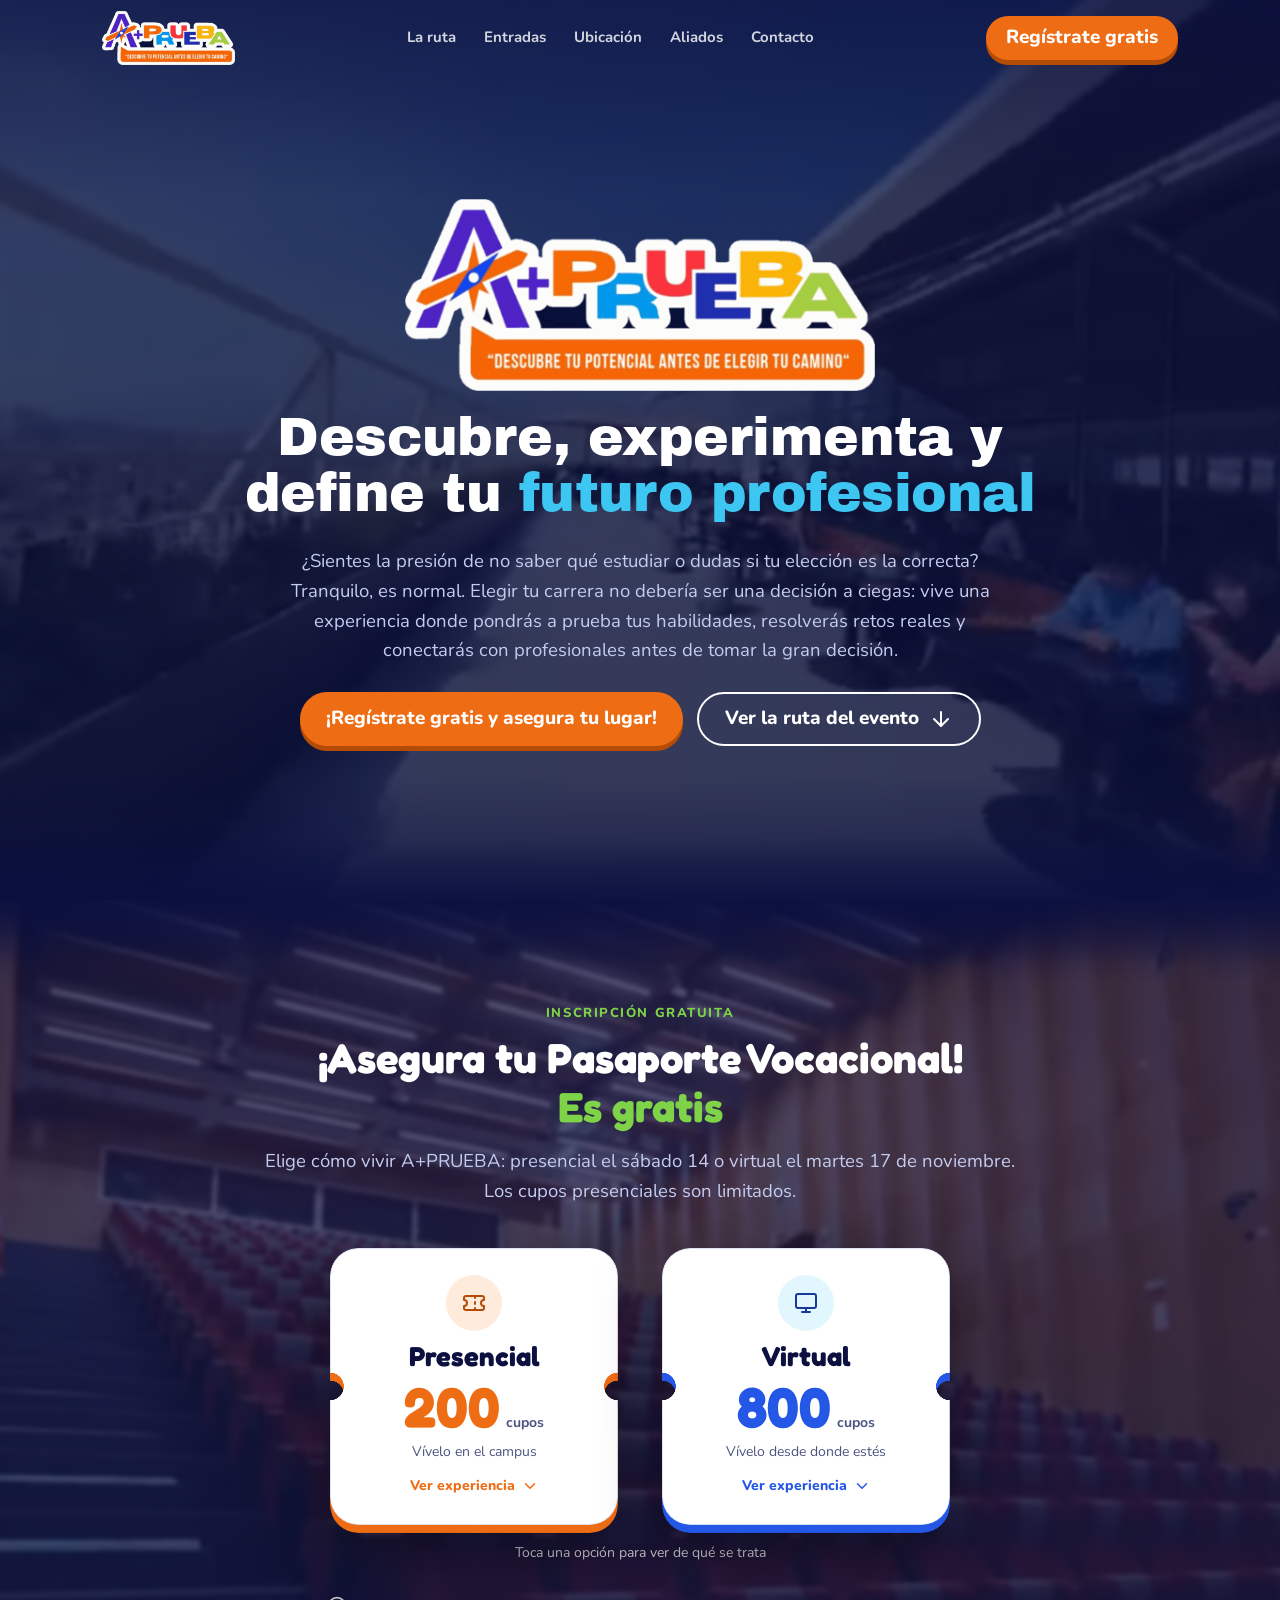
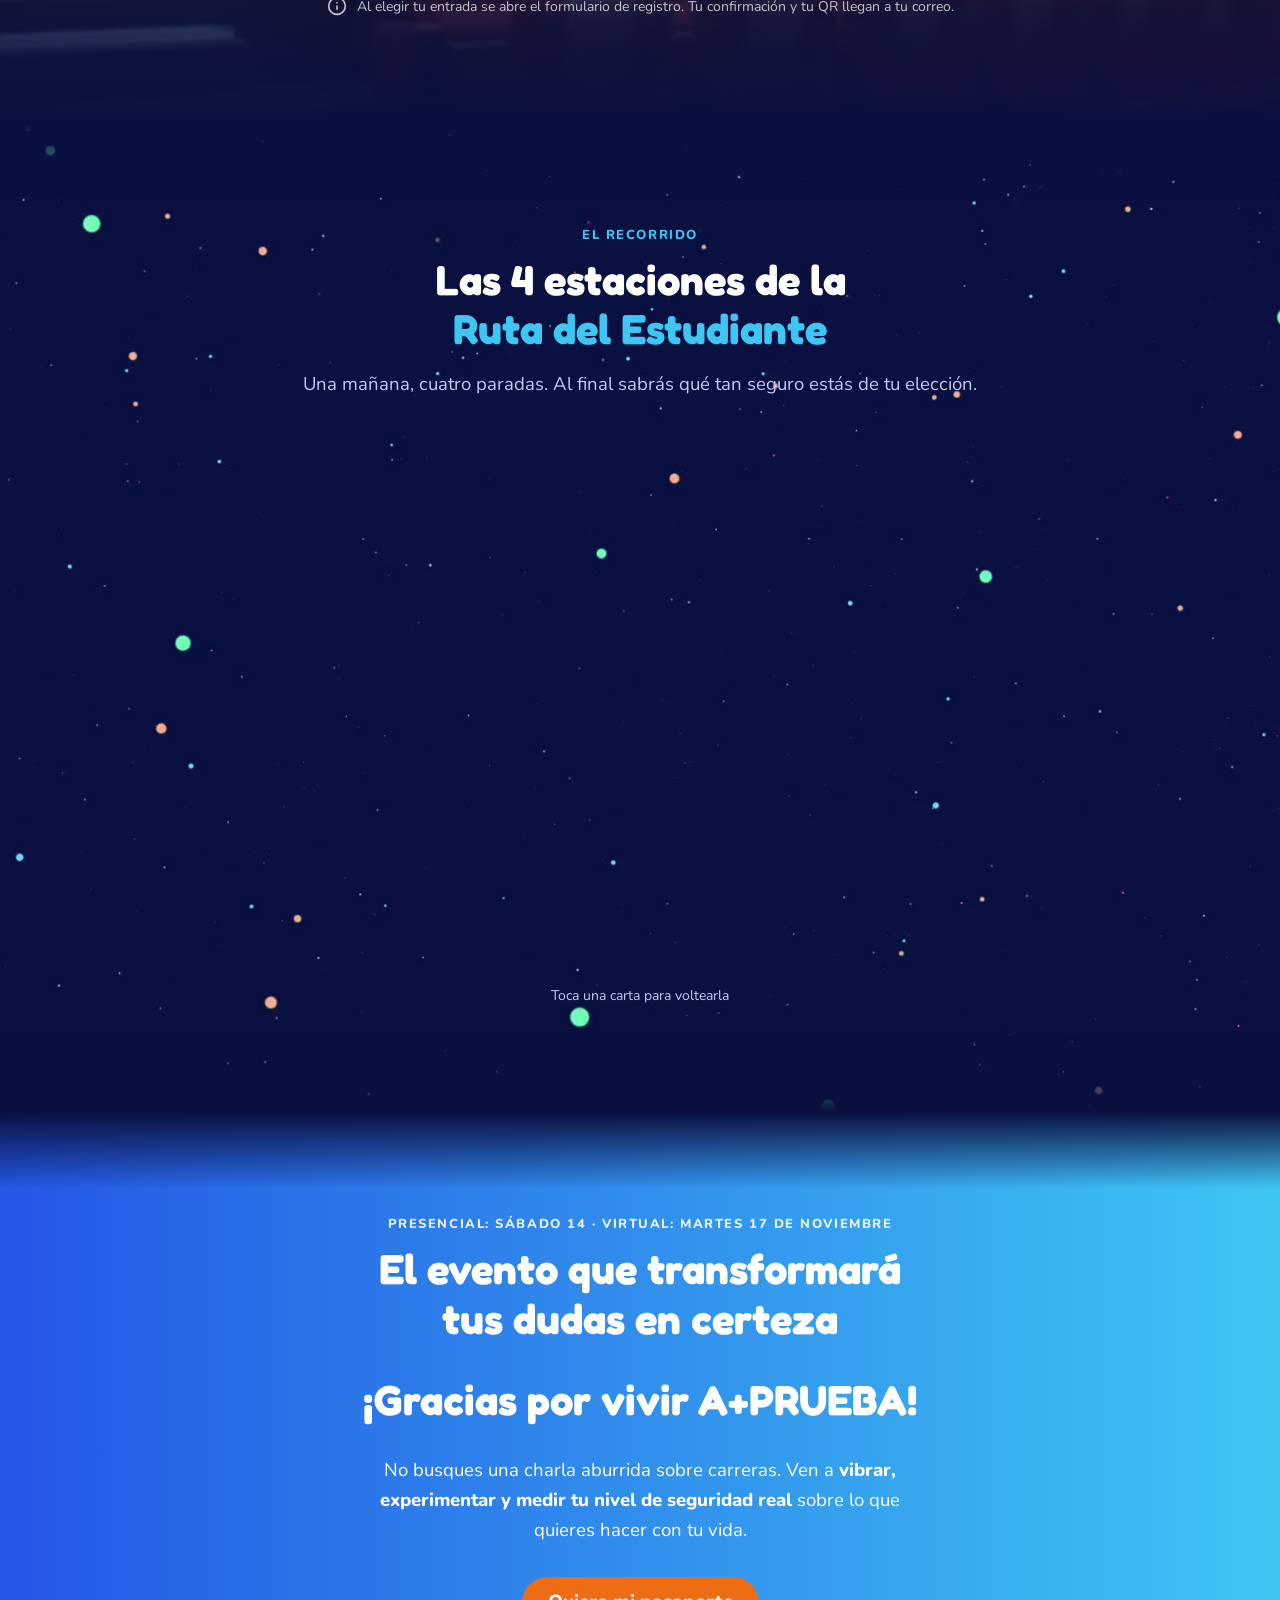
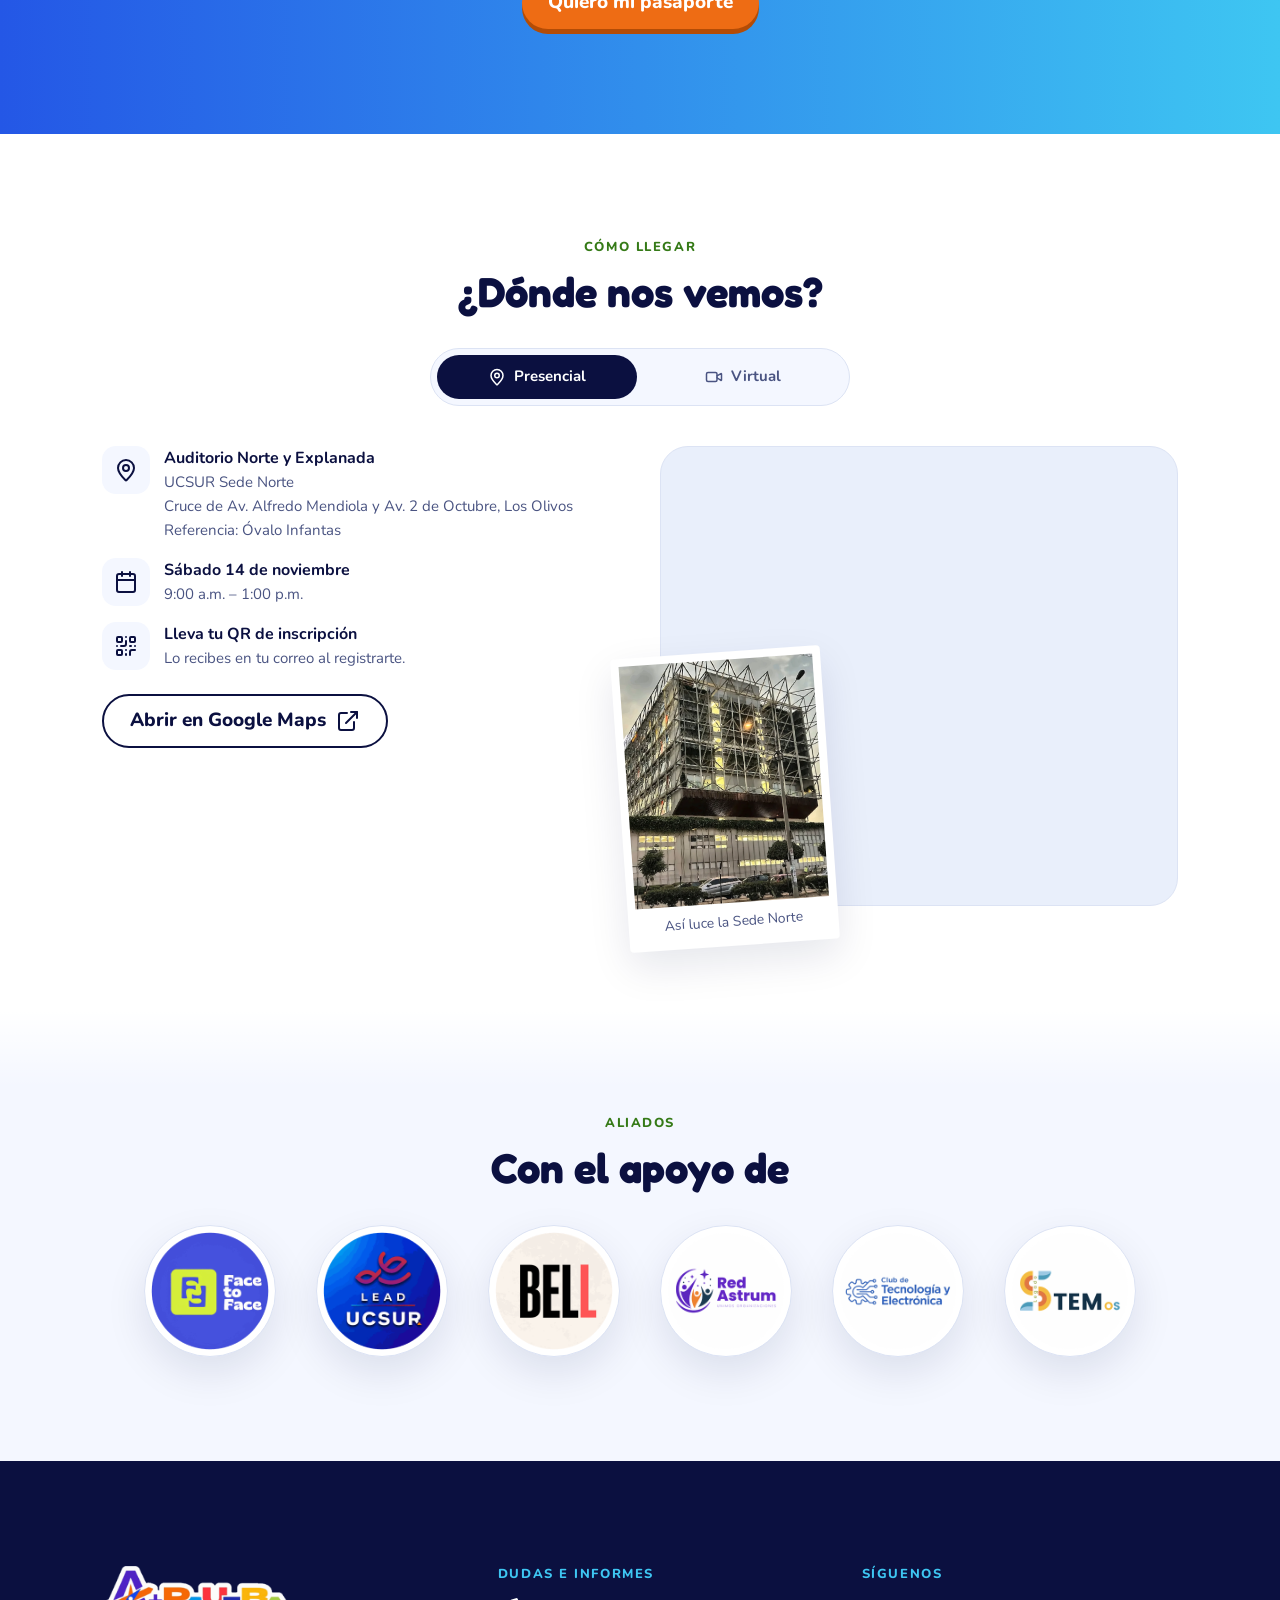
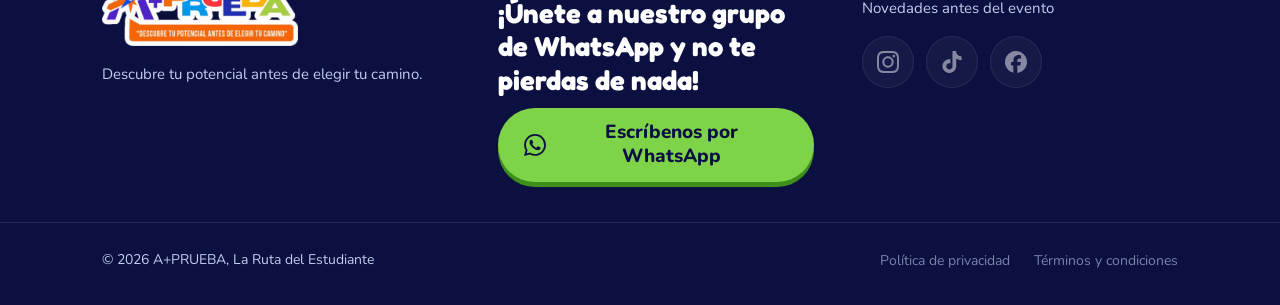
==== index.html @ f7cd4697 "Inscripción con el formulario de Google y dos fechas: presencial el 14 y virtual el 17 - CONFIG.insc" ====
<!DOCTYPE html>
<html lang="es-PE">
<head>
<meta charset="utf-8">
<meta name="viewport" content="width=device-width, initial-scale=1">
<title>A+PRUEBA | La Ruta del Estudiante, 14 y 17 de noviembre</title>
<meta name="description" content="Descubre, experimenta y define tu futuro profesional. Evento gratuito para escolares: presencial el sábado 14 de noviembre en UCSUR Sede Norte o virtual el martes 17, a las 9:00 a.m.">
<meta name="theme-color" content="#0B1040">
<link rel="icon" href="favicon.svg" type="image/svg+xml">

<meta property="og:type" content="website">
<meta property="og:locale" content="es_PE">
<meta property="og:title" content="A+PRUEBA | La Ruta del Estudiante, 14 y 17 de noviembre">
<meta property="og:description" content="Descubre, experimenta y define tu futuro profesional. Evento gratuito para escolares: presencial el sábado 14 de noviembre en UCSUR Sede Norte o virtual el martes 17, a las 9:00 a.m.">
<meta property="og:url" content="https://aprueba-jade.vercel.app/">
<!-- Imagen para compartir (CAMBIOS-CARTAS-CONTADOR, Fase A): se genera con docs/og/og.html.
     WhatsApp y Facebook piden URL absolutas: si llega un dominio propio, cambiar og:url,
     og:image y twitter:image. Un nombre nuevo obliga a pedirla de nuevo (saltea la caché). -->
<meta property="og:image" content="https://aprueba-jade.vercel.app/assets/og/og-aprueba-2.jpg">
<meta property="og:image:type" content="image/jpeg">
<meta property="og:image:width" content="1200">
<meta property="og:image:height" content="630">
<meta property="og:image:alt" content="A+PRUEBA, La Ruta del Estudiante: presencial el sábado 14 y virtual el martes 17 de noviembre, 9:00 a.m. Gratis.">
<meta name="twitter:card" content="summary_large_image">
<meta name="twitter:title" content="A+PRUEBA | La Ruta del Estudiante, 14 y 17 de noviembre">
<meta name="twitter:description" content="Descubre, experimenta y define tu futuro profesional. Evento gratuito para escolares: presencial el sábado 14 de noviembre en UCSUR Sede Norte o virtual el martes 17, a las 9:00 a.m.">
<meta name="twitter:image" content="https://aprueba-jade.vercel.app/assets/og/og-aprueba-2.jpg">
<meta name="twitter:image:alt" content="A+PRUEBA, La Ruta del Estudiante: presencial el sábado 14 y virtual el martes 17 de noviembre, 9:00 a.m. Gratis.">

<link rel="preconnect" href="https://fonts.googleapis.com">
<link rel="preconnect" href="https://fonts.gstatic.com" crossorigin>
<!-- Una hoja externa bloquea la ejecución de los módulos: si Google Fonts
     tarda, la página se queda sin JS. Se carga sin bloquear y se activa al llegar. -->
<link rel="preload" as="style" href="https://fonts.googleapis.com/css2?family=Archivo+Black&family=Fredoka:wght@600;700&family=Nunito:ital,wght@0,400;0,600;0,700;0,800;1,600&display=swap">
<link rel="stylesheet" href="https://fonts.googleapis.com/css2?family=Archivo+Black&family=Fredoka:wght@600;700&family=Nunito:ital,wght@0,400;0,600;0,700;0,800;1,600&display=swap" media="print" onload="this.media='all'">
<noscript><link rel="stylesheet" href="https://fonts.googleapis.com/css2?family=Archivo+Black&family=Fredoka:wght@600;700&family=Nunito:ital,wght@0,400;0,600;0,700;0,800;1,600&display=swap"></noscript>
<link rel="stylesheet" href="css/tokens.css">
<link rel="stylesheet" href="css/styles.css">
<link rel="stylesheet" href="css/motion.css">
</head>
<body>

<a class="salto" href="#contenido">Saltar al contenido</a>

<header class="nav" id="nav">
  <div class="contenedor nav__interior">
    <a class="nav__logo" href="#inicio">
      <img src="assets/logos/aprueba.png" alt="A+PRUEBA" width="132" height="54" fetchpriority="high" decoding="async">
    </a>

    <nav class="nav__menu" aria-label="Navegación principal">
      <ul class="nav__lista">
        <li><a href="#ruta"><span class="nav__texto">La ruta</span></a></li>
        <li><a href="#entradas"><span class="nav__texto">Entradas</span></a></li>
        <li><a href="#ubicacion"><span class="nav__texto">Ubicación</span></a></li>
        <li><a href="#aliados"><span class="nav__texto">Aliados</span></a></li>
        <li><a href="#contacto"><span class="nav__texto">Contacto</span></a></li>
      </ul>
    </nav>

    <a class="boton boton--naranja boton--compacto nav__cta" href="#entradas" data-ir-entradas data-latido>Regístrate gratis</a>

    <button class="nav__hamburguesa" type="button" aria-label="Abrir menú" aria-expanded="false" aria-controls="menu-movil">
      <svg class="icono" viewBox="0 0 24 24" fill="none" stroke="currentColor" stroke-width="2" stroke-linecap="round" stroke-linejoin="round" aria-hidden="true"><line x1="4" x2="20" y1="6" y2="6"/><line x1="4" x2="20" y1="12" y2="12"/><line x1="4" x2="20" y1="18" y2="18"/></svg>
    </button>
  </div>
</header>

<div class="menu-movil" id="menu-movil" hidden>
  <div class="menu-movil__barra">
    <img src="assets/logos/aprueba.png" alt="A+PRUEBA" width="108" height="44" loading="lazy" decoding="async">
    <button class="menu-movil__cerrar" type="button" aria-label="Cerrar menú">
      <svg class="icono" viewBox="0 0 24 24" fill="none" stroke="currentColor" stroke-width="2" stroke-linecap="round" stroke-linejoin="round" aria-hidden="true"><path d="M18 6 6 18"/><path d="m6 6 12 12"/></svg>
    </button>
  </div>
  <nav class="menu-movil__nav" aria-label="Navegación móvil">
    <ul>
      <li><a href="#ruta">La ruta</a></li>
      <li><a href="#entradas">Entradas</a></li>
      <li><a href="#ubicacion">Ubicación</a></li>
      <li><a href="#aliados">Aliados</a></li>
      <li><a href="#contacto">Contacto</a></li>
    </ul>
  </nav>
  <a class="boton boton--naranja boton--ancho" href="#entradas" data-ir-entradas>Regístrate gratis</a>
</div>

<main id="contenido">

<section class="hero" id="inicio" aria-labelledby="hero-titulo">
  <video class="video-fondo hero__video" muted loop playsinline preload="none"
         poster="assets/video/campus-poster.jpg" aria-hidden="true"
         data-fondo data-carga="al-cargar"
         data-movil-webm="assets/video/campus-movil.webm" data-movil="assets/video/campus-movil.mp4"
         data-webm="assets/video/campus.webm" data-escritorio="assets/video/campus.mp4"></video>
  <div class="contenedor hero__interior">
    <div class="hero__texto">

      <h1 class="hero__h1 archivo-black-regular" id="hero-titulo">
        <img class="hero__logo" src="assets/logos/aprueba.png" alt="A+PRUEBA" width="470" height="192" fetchpriority="high" decoding="async">
        <span class="hero__frase">Descubre, experimenta y define tu <span class="resalte-celeste">futuro profesional</span></span>
      </h1>

      <p class="hero__sub lead solo-escritorio">¿Sientes la presión de no saber qué estudiar o dudas si tu elección es la correcta? Tranquilo, es normal. Elegir tu carrera no debería ser una decisión a ciegas: vive una experiencia donde pondrás a prueba tus habilidades, resolverás retos reales y conectarás con profesionales antes de tomar la gran decisión.</p>
      <p class="hero__sub lead solo-movil">Elegir tu carrera no debería ser una decisión a ciegas. Pon a prueba tus habilidades, resuelve retos reales y conecta con profesionales antes de decidir.</p>

      <div class="hero__botones">
        <a class="boton boton--naranja" href="#entradas" data-ir-entradas>
          <span class="solo-escritorio-inline">¡Regístrate gratis y asegura tu lugar!</span>
          <span class="solo-movil-inline">¡Regístrate gratis!</span>
        </a>
        <a class="boton boton--fantasma" href="#ruta">
          Ver la ruta del evento
          <svg class="icono" viewBox="0 0 24 24" fill="none" stroke="currentColor" stroke-width="2" stroke-linecap="round" stroke-linejoin="round" aria-hidden="true"><path d="M12 5v14"/><path d="m19 12-7 7-7-7"/></svg>
        </a>
      </div>
    </div>
  </div>
</section>

<section class="seccion seccion--oscura entradas" id="entradas" aria-labelledby="entradas-titulo">
  <video class="video-fondo entradas__video" muted loop playsinline preload="none"
         poster="assets/video/auditorio-poster.jpg" aria-hidden="true"
         data-fondo data-movil="assets/video/auditorio-movil.mp4"
         data-webm="assets/video/auditorio.webm" data-escritorio="assets/video/auditorio.mp4"></video>

  <div class="contenedor">
    <header class="encabezado">
      <p class="overline overline--verde">Inscripción gratuita</p>
      <h2 id="entradas-titulo">¡Asegura tu Pasaporte Vocacional!<br><span class="resalte-verde">Es gratis</span></h2>
      <p class="lead lead--sobre-oscuro">Elige cómo vivir A+PRUEBA: presencial el sábado 14 o virtual el martes 17 de noviembre. Los cupos presenciales son limitados.</p>
    </header>

    <div class="entradas__selector">
      <div class="boletos">
        <button class="boleto boleto--presencial" type="button" id="boleto-presencial" data-modalidad="presencial" aria-haspopup="dialog">
          <span class="boleto__forma"><span class="boleto__interior">
            <span class="boleto__burbuja">
              <svg class="icono" viewBox="0 0 24 24" fill="none" stroke="currentColor" stroke-width="2" stroke-linecap="round" stroke-linejoin="round" aria-hidden="true"><path d="M2 9a3 3 0 0 1 0 6v2a2 2 0 0 0 2 2h16a2 2 0 0 0 2-2v-2a3 3 0 0 1 0-6V7a2 2 0 0 0-2-2H4a2 2 0 0 0-2 2Z"/><path d="M13 5v2"/><path d="M13 11v2"/><path d="M13 17v2"/></svg>
            </span>
            <span class="boleto__nombre">Presencial</span>
            <span class="boleto__cupos"><span class="boleto__numero" data-cupos="presencial">200</span> <span class="boleto__cupos-texto">cupos</span></span>
            <span class="boleto__linea">Vívelo en el campus</span>
            <span class="boleto__pie">
              <span class="boleto__pie-texto">Ver experiencia</span>
              <svg class="icono boleto__chevron" viewBox="0 0 24 24" fill="none" stroke="currentColor" stroke-width="2" stroke-linecap="round" stroke-linejoin="round" aria-hidden="true"><path d="m6 9 6 6 6-6"/></svg>
            </span>
          </span></span>
        </button>

        <button class="boleto boleto--virtual" type="button" id="boleto-virtual" data-modalidad="virtual" aria-haspopup="dialog">
          <span class="boleto__forma"><span class="boleto__interior">
            <span class="boleto__burbuja">
              <svg class="icono" viewBox="0 0 24 24" fill="none" stroke="currentColor" stroke-width="2" stroke-linecap="round" stroke-linejoin="round" aria-hidden="true"><rect width="20" height="14" x="2" y="3" rx="2"/><line x1="8" x2="16" y1="21" y2="21"/><line x1="12" x2="12" y1="17" y2="21"/></svg>
            </span>
            <span class="boleto__nombre">Virtual</span>
            <span class="boleto__cupos"><span class="boleto__numero" data-cupos="virtual">800</span> <span class="boleto__cupos-texto">cupos</span></span>
            <span class="boleto__linea">Vívelo desde donde estés</span>
            <span class="boleto__pie">
              <span class="boleto__pie-texto">Ver experiencia</span>
              <svg class="icono boleto__chevron" viewBox="0 0 24 24" fill="none" stroke="currentColor" stroke-width="2" stroke-linecap="round" stroke-linejoin="round" aria-hidden="true"><path d="m6 9 6 6 6-6"/></svg>
            </span>
          </span></span>
        </button>
      </div>

      <p class="entradas__ayuda small">Toca una opción para ver de qué se trata</p>

      <dialog class="dialogo dialogo--ticket" id="dialogo-boleto" aria-labelledby="panel-titulo-presencial" aria-describedby="panel-desc-presencial" data-modalidad="presencial">
        <div class="dialogo__caja panel-entrada">
          <button class="dialogo__cerrar" type="button" data-cerrar-dialogo aria-label="Cerrar">
            <svg class="icono" viewBox="0 0 24 24" fill="none" stroke="currentColor" stroke-width="2" stroke-linecap="round" stroke-linejoin="round" aria-hidden="true"><path d="M18 6 6 18"/><path d="m6 6 12 12"/></svg>
          </button>

          <div class="panel-entrada__contenido" data-modalidad="presencial">
            <div class="panel-entrada__info">
              <p class="badge badge--naranja">Experiencia presencial</p>
              <h3 class="panel-entrada__titulo" id="panel-titulo-presencial" tabindex="-1" data-foco-inicial>Vívelo en el campus</h3>
              <p class="panel-entrada__cupos"><span class="panel-entrada__numero" data-cupos="presencial">200</span> cupos</p>
              <p class="panel-entrada__desc" id="panel-desc-presencial">Recorre las 4 estaciones en el Auditorio Norte y la Explanada de UCSUR Sede Norte, con especialistas y profesionales a tu lado.</p>
              <ul class="beneficios">
                <li><span class="beneficios__check"><svg class="icono" viewBox="0 0 24 24" fill="none" stroke="currentColor" stroke-width="2" stroke-linecap="round" stroke-linejoin="round" aria-hidden="true"><path d="M20 6 9 17l-5-5"/></svg></span>Diagnóstico vocacional con especialistas</li>
                <li><span class="beneficios__check"><svg class="icono" viewBox="0 0 24 24" fill="none" stroke="currentColor" stroke-width="2" stroke-linecap="round" stroke-linejoin="round" aria-hidden="true"><path d="M20 6 9 17l-5-5"/></svg></span>Retos prácticos en mesas de trabajo</li>
                <li><span class="beneficios__check"><svg class="icono" viewBox="0 0 24 24" fill="none" stroke="currentColor" stroke-width="2" stroke-linecap="round" stroke-linejoin="round" aria-hidden="true"><path d="M20 6 9 17l-5-5"/></svg></span>Mentores de la industria en vivo</li>
                <li><span class="beneficios__check"><svg class="icono" viewBox="0 0 24 24" fill="none" stroke="currentColor" stroke-width="2" stroke-linecap="round" stroke-linejoin="round" aria-hidden="true"><path d="M20 6 9 17l-5-5"/></svg></span>Networking y validación al instante</li>
              </ul>
            </div>

            <div class="panel-entrada__accion">
              <p class="panel-entrada__subtitulo">Así funciona</p>
              <ol class="pasos">
                <li><span class="pasos__num">1</span><span class="pasos__texto">Regístrate gratis con tus datos.</span></li>
                <li><span class="pasos__num">2</span><span class="pasos__texto">Recibe tu Pasaporte (QR) en tu correo.</span></li>
                <li><span class="pasos__num">3</span><span class="pasos__texto">Preséntalo el sábado 14 de noviembre en UCSUR Sede Norte.</span></li>
              </ol>
              <button class="boton boton--naranja boton--ancho" type="button" data-luma="presencial" disabled>Inscripciones muy pronto</button>
              <p class="panel-entrada__nota small">Cupos limitados por orden de inscripción</p>
              <p class="panel-entrada__cambio small">¿Prefieres conectarte desde casa? <button class="enlace" type="button" data-cambiar="virtual">Ver experiencia virtual</button></p>
            </div>
          </div>

          <div class="panel-entrada__contenido" data-modalidad="virtual" hidden>
            <div class="panel-entrada__info">
              <p class="badge badge--azul">Experiencia virtual</p>
              <h3 class="panel-entrada__titulo" id="panel-titulo-virtual" tabindex="-1" data-foco-inicial>Vívelo desde donde estés</h3>
              <p class="panel-entrada__cupos"><span class="panel-entrada__numero" data-cupos="virtual">800</span> cupos</p>
              <p class="panel-entrada__desc" id="panel-desc-virtual">Conéctate desde tu celular o computadora a una experiencia pensada para lo virtual: no es una simple transmisión, tiene dinámicas propias.</p>
              <ul class="beneficios">
                <li><span class="beneficios__check"><svg class="icono" viewBox="0 0 24 24" fill="none" stroke="currentColor" stroke-width="2" stroke-linecap="round" stroke-linejoin="round" aria-hidden="true"><path d="M20 6 9 17l-5-5"/></svg></span>Diagnóstico digital desde tu celular</li>
                <li><span class="beneficios__check"><svg class="icono" viewBox="0 0 24 24" fill="none" stroke="currentColor" stroke-width="2" stroke-linecap="round" stroke-linejoin="round" aria-hidden="true"><path d="M20 6 9 17l-5-5"/></svg></span>Experiencias dinámicas guiadas</li>
                <li><span class="beneficios__check"><svg class="icono" viewBox="0 0 24 24" fill="none" stroke="currentColor" stroke-width="2" stroke-linecap="round" stroke-linejoin="round" aria-hidden="true"><path d="M20 6 9 17l-5-5"/></svg></span>Retos colaborativos en equipos online</li>
                <li><span class="beneficios__check"><svg class="icono" viewBox="0 0 24 24" fill="none" stroke="currentColor" stroke-width="2" stroke-linecap="round" stroke-linejoin="round" aria-hidden="true"><path d="M20 6 9 17l-5-5"/></svg></span>Conversatorios y salas interactivas</li>
              </ul>
            </div>

            <div class="panel-entrada__accion">
              <p class="panel-entrada__subtitulo">Así funciona</p>
              <ol class="pasos">
                <li><span class="pasos__num">1</span><span class="pasos__texto">Regístrate gratis con tus datos.</span></li>
                <li><span class="pasos__num">2</span><span class="pasos__texto">Recibe tu enlace privado en tu correo.</span></li>
                <li><span class="pasos__num">3</span><span class="pasos__texto">Conéctate el martes 17 de noviembre a las 9:00 a.m.</span></li>
              </ol>
              <button class="boton boton--azul boton--ancho" type="button" data-luma="virtual" disabled>Inscripciones muy pronto</button>
              <p class="panel-entrada__nota small">Recibirás el enlace privado de acceso en tu correo</p>
              <p class="panel-entrada__cambio small">¿Prefieres vivirlo en el campus? <button class="enlace" type="button" data-cambiar="presencial">Ver experiencia presencial</button></p>
            </div>
          </div>
        </div>
      </dialog>
    </div>

    <p class="entradas__nota">
      <svg class="icono" viewBox="0 0 24 24" fill="none" stroke="currentColor" stroke-width="2" stroke-linecap="round" stroke-linejoin="round" aria-hidden="true"><circle cx="12" cy="12" r="10"/><path d="M12 16v-4"/><path d="M12 8h.01"/></svg>
      Al elegir tu entrada se abre el formulario de registro. Tu confirmación y tu QR llegan a tu correo.
    </p>
  </div>
</section>

<section class="seccion seccion--oscura ruta" id="ruta" aria-labelledby="ruta-titulo">
  <!-- Fondo: partículas de colores (CAMBIOS-PORTAL-FONDO, Fase A). El cuadro quieto va en un
       <img lazy> y no en poster, que se pediría con la página; queda solo con movimiento
       reducido o ahorro de datos. Solo MP4: ref=12 lo deja más liviano que un WebM. -->
  <img class="ruta__fondo" src="assets/video/fondo-ruta-poster.webp" alt="" width="1920" height="1080"
       loading="lazy" decoding="async" aria-hidden="true">
  <video class="video-fondo ruta__fondo" muted loop playsinline preload="none" aria-hidden="true"
         data-fondo data-movil="assets/video/fondo-ruta-movil.mp4" data-escritorio="assets/video/fondo-ruta.mp4"></video>

  <div class="contenedor">
    <header class="encabezado">
      <p class="overline overline--celeste">El recorrido</p>
      <h2 id="ruta-titulo">Las 4 estaciones de la<br><span class="resalte-celeste">Ruta del Estudiante</span></h2>
      <p class="lead lead--sobre-oscuro">Una mañana, cuatro paradas. Al final sabrás qué tan seguro estás de tu elección.</p>
    </header>

    <!-- Carrusel 3D de cartas (js/carrusel.js, lo arma js/ruta.js): al tocar una carta se
         voltea y en el reverso está su estación. Va en un hijo del escenario: .circular-carousel
         lleva width: 100% y le pisaría el ancho a sangre. -->
    <div class="ruta__escenario" hidden><div data-carrusel></div></div>
    <p class="ruta__pista small">Toca una carta para voltearla</p>

    <!-- Sin JS: las 4 estaciones en grilla. Con JS quedan solo para lectores de pantalla, y el
         reverso de cada carta copia su contenido. -->
    <div class="ruta__estaciones">
        <article class="estacion estacion--1" data-foto="assets/img/ruta/conocete.webp">
          <span class="estacion__burbuja">
            <svg class="icono" viewBox="0 0 24 24" fill="none" stroke="currentColor" stroke-width="2" stroke-linecap="round" stroke-linejoin="round" aria-hidden="true"><circle cx="12" cy="12" r="10"/><polygon points="16.24 7.76 14.12 14.12 7.76 16.24 9.88 9.88 16.24 7.76"/></svg>
          </span>
          <div class="estacion__texto">
            <p class="overline estacion__overline">Estación 1</p>
            <h3 class="estacion__titulo">Conócete</h3>
            <p class="estacion__pregunta">¿Qué podría encajar conmigo?</p>
            <p class="estacion__desc">Realiza un diagnóstico vocacional en tiempo real desde tu celular. Descubre tus principales intereses, identifica carreras sugeridas y regístralas en tu Pasaporte Vocacional.</p>
          </div>
        </article>

        <article class="estacion estacion--2" data-foto="assets/img/ruta/experimenta.webp">
          <span class="estacion__burbuja">
            <svg class="icono" viewBox="0 0 24 24" fill="none" stroke="currentColor" stroke-width="2" stroke-linecap="round" stroke-linejoin="round" aria-hidden="true"><path d="m15.5 7.5 2.3 2.3a1 1 0 0 0 1.4 0l2.1-2.1a1 1 0 0 0 0-1.4L19 4"/><path d="m21 2-9.6 9.6"/><circle cx="7.5" cy="15.5" r="5.5"/></svg>
          </span>
          <div class="estacion__texto">
            <p class="overline estacion__overline">Estación 2</p>
            <h3 class="estacion__titulo">Experimenta</h3>
            <p class="estacion__pregunta">¿Cómo resolverías un problema real desde la profesión que quieres ejercer?</p>
            <p class="estacion__desc">Trabaja en equipo en la explanada con un reto basado en los ODS (Salud, Educación, Sostenibilidad o Consumo Responsable). Prepara un pitch, compite por mentorías, membresías y premios en efectivo, y demuestra tu talento.</p>
          </div>
        </article>

        <article class="estacion estacion--3" data-foto="assets/img/ruta/escucha.webp">
          <span class="estacion__burbuja">
            <svg class="icono" viewBox="0 0 24 24" fill="none" stroke="currentColor" stroke-width="2" stroke-linecap="round" stroke-linejoin="round" aria-hidden="true"><path d="M12 2a3 3 0 0 0-3 3v7a3 3 0 0 0 6 0V5a3 3 0 0 0-3-3Z"/><path d="M19 10v2a7 7 0 0 1-14 0v-2"/><line x1="12" x2="12" y1="19" y2="22"/></svg>
          </span>
          <div class="estacion__texto">
            <p class="overline estacion__overline">Estación 3</p>
            <h3 class="estacion__titulo">Escucha y conecta</h3>
            <p class="estacion__pregunta">¿Cómo es realmente estudiar y ejercer estas carreras?</p>
            <p class="estacion__desc">Paneles en vivo con estudiantes y profesionales, sin filtros ni discursos armados. Descubre los mitos, las sorpresas, las dificultades reales y el impacto de la inteligencia artificial en cada profesión.</p>
          </div>
        </article>

        <article class="estacion estacion--4" data-foto="assets/img/ruta/valida.webp">
          <span class="estacion__burbuja">
            <svg class="icono" viewBox="0 0 24 24" fill="none" stroke="currentColor" stroke-width="2" stroke-linecap="round" stroke-linejoin="round" aria-hidden="true"><circle cx="12" cy="12" r="10"/><circle cx="12" cy="12" r="6"/><circle cx="12" cy="12" r="2"/></svg>
          </span>
          <div class="estacion__texto">
            <p class="overline estacion__overline">Estación 4</p>
            <h3 class="estacion__titulo">Valida y consolida</h3>
            <p class="estacion__pregunta">Después de todo lo vivido, ¿qué tan seguro estás?</p>
            <p class="estacion__desc">Evalúa tu evolución antes y después del evento. Descubre si confirmas tu carrera, encuentras una nueva vocación o decides explorar más. ¡Conecta directo con organizaciones que potenciarán tu futuro!</p>
          </div>
        </article>
    </div>
  </div>
</section>

<section class="seccion contador" aria-labelledby="contador-titulo">
  <div class="contenedor encabezado">
    <p class="overline overline--blanco">Presencial: sábado 14 · Virtual:&nbsp;martes 17 de noviembre</p>
    <h2 id="contador-titulo">El evento que transformará tus dudas en certeza</h2>

    <div class="contador__cajas" aria-hidden="true">
      <div class="contador__caja"><span class="contador__num" data-unidad="dias">--</span><span class="contador__unidad">Días</span></div>
      <span class="contador__sep">:</span>
      <div class="contador__caja"><span class="contador__num" data-unidad="horas">--</span><span class="contador__unidad">Horas</span></div>
      <span class="contador__sep">:</span>
      <div class="contador__caja"><span class="contador__num" data-unidad="minutos">--</span><span class="contador__unidad">Min</span></div>
      <span class="contador__sep">:</span>
      <div class="contador__caja"><span class="contador__num" data-unidad="segundos">--</span><span class="contador__unidad">Seg</span></div>
    </div>
    <p class="sr-only" id="contador-aria" aria-live="polite"></p>

    <p class="contador__texto">No busques una charla aburrida sobre carreras. Ven a <strong>vibrar, experimentar y medir tu nivel de seguridad real</strong> sobre lo que quieres hacer con tu vida.</p>
    <a class="boton boton--naranja" href="#entradas" data-ir-entradas>Quiero mi pasaporte</a>
  </div>
</section>

<section class="seccion ubicacion" id="ubicacion" aria-labelledby="ubicacion-titulo">
  <div class="contenedor">
    <header class="encabezado">
      <p class="overline overline--verde">Cómo llegar</p>
      <h2 id="ubicacion-titulo">¿Dónde nos vemos?</h2>
    </header>

    <div class="pestanas" role="tablist" aria-label="Modalidad del evento">
      <button class="pestana pestana--activa" type="button" role="tab" id="tab-presencial" aria-selected="true" aria-controls="ubi-presencial">
        <svg class="icono" viewBox="0 0 24 24" fill="none" stroke="currentColor" stroke-width="2" stroke-linecap="round" stroke-linejoin="round" aria-hidden="true"><path d="M20 10c0 4.4-5.5 10.2-7.3 12a1 1 0 0 1-1.4 0C9.5 20.2 4 14.4 4 10a8 8 0 0 1 16 0"/><circle cx="12" cy="10" r="3"/></svg>
        Presencial
      </button>
      <button class="pestana" type="button" role="tab" id="tab-virtual" aria-selected="false" aria-controls="ubi-virtual" tabindex="-1">
        <svg class="icono" viewBox="0 0 24 24" fill="none" stroke="currentColor" stroke-width="2" stroke-linecap="round" stroke-linejoin="round" aria-hidden="true"><path d="m16 13 5.223 3.482a.5.5 0 0 0 .777-.416V7.87a.5.5 0 0 0-.752-.432L16 10.5"/><rect x="2" y="6" width="14" height="12" rx="2"/></svg>
        Virtual
      </button>
    </div>

    <div class="ubicacion__panel" role="tabpanel" id="ubi-presencial" aria-labelledby="tab-presencial" tabindex="0">
      <div class="ubicacion__info">
        <ul class="datos">
          <li class="dato">
            <span class="dato__icono"><svg class="icono" viewBox="0 0 24 24" fill="none" stroke="currentColor" stroke-width="2" stroke-linecap="round" stroke-linejoin="round" aria-hidden="true"><path d="M20 10c0 4.4-5.5 10.2-7.3 12a1 1 0 0 1-1.4 0C9.5 20.2 4 14.4 4 10a8 8 0 0 1 16 0"/><circle cx="12" cy="10" r="3"/></svg></span>
            <span>
              <span class="dato__titulo">Auditorio Norte y Explanada</span>
              <span class="dato__texto">UCSUR Sede Norte</span>
              <span class="dato__texto" data-config="mapa.direccion">Cruce de Av. Alfredo Mendiola y Av. 2 de Octubre, Los Olivos</span>
              <span class="dato__texto" data-config="mapa.referencia">Referencia: Óvalo Infantas</span>
            </span>
          </li>
          <li class="dato">
            <span class="dato__icono"><svg class="icono" viewBox="0 0 24 24" fill="none" stroke="currentColor" stroke-width="2" stroke-linecap="round" stroke-linejoin="round" aria-hidden="true"><path d="M8 2v4"/><path d="M16 2v4"/><rect width="18" height="18" x="3" y="4" rx="2"/><path d="M3 10h18"/></svg></span>
            <span>
              <span class="dato__titulo">Sábado 14 de noviembre</span>
              <span class="dato__texto">9:00 a.m. – 1:00 p.m.</span>
            </span>
          </li>
          <li class="dato">
            <span class="dato__icono"><svg class="icono" viewBox="0 0 24 24" fill="none" stroke="currentColor" stroke-width="2" stroke-linecap="round" stroke-linejoin="round" aria-hidden="true"><rect width="5" height="5" x="3" y="3" rx="1"/><rect width="5" height="5" x="16" y="3" rx="1"/><rect width="5" height="5" x="3" y="16" rx="1"/><path d="M21 16h-3a2 2 0 0 0-2 2v3"/><path d="M12 7v3a2 2 0 0 1-2 2H7"/><path d="M3 12h.01"/><path d="M12 3h.01"/><path d="M12 16v.01"/><path d="M16 12h1"/><path d="M21 12v.01"/><path d="M12 21v-1"/></svg></span>
            <span>
              <span class="dato__titulo">Lleva tu QR de inscripción</span>
              <span class="dato__texto">Lo recibes en tu correo al registrarte.</span>
            </span>
          </li>
        </ul>

        <span class="boton boton--contorno" data-config-href="mapa.linkUrl" role="link" aria-disabled="true">
          Abrir en Google Maps
          <svg class="icono" viewBox="0 0 24 24" fill="none" stroke="currentColor" stroke-width="2" stroke-linecap="round" stroke-linejoin="round" aria-hidden="true"><path d="M15 3h6v6"/><path d="M10 14 21 3"/><path d="M18 13v6a2 2 0 0 1-2 2H5a2 2 0 0 1-2-2V6a2 2 0 0 1 2-2h6"/></svg>
        </span>
      </div>

      <div class="ubicacion__visual">
        <div class="ubicacion__mapa" data-mapa>
          <div class="mapa-falso" aria-hidden="true">
            <span class="mapa-falso__calle mapa-falso__calle--h1"></span>
            <span class="mapa-falso__calle mapa-falso__calle--h2"></span>
            <span class="mapa-falso__calle mapa-falso__calle--v1"></span>
            <span class="mapa-falso__calle mapa-falso__calle--v2"></span>
            <span class="mapa-falso__bloque mapa-falso__bloque--auditorio">Auditorio Norte</span>
            <span class="mapa-falso__bloque mapa-falso__bloque--explanada">Explanada</span>
            <span class="mapa-falso__pin">
              <svg viewBox="0 0 24 24" fill="none" stroke="currentColor" stroke-width="2.5" stroke-linecap="round" stroke-linejoin="round"><path d="M20 10c0 4.4-5.5 10.2-7.3 12a1 1 0 0 1-1.4 0C9.5 20.2 4 14.4 4 10a8 8 0 0 1 16 0"/><circle cx="12" cy="10" r="3"/></svg>
            </span>
          </div>
        </div>
        <button class="polaroid" type="button" aria-haspopup="dialog" aria-label="Así luce la Sede Norte: ver la foto en grande">
          <picture>
            <source srcset="assets/img/sede-norte.webp" type="image/webp">
            <img class="polaroid__foto" src="assets/img/sede-norte.jpg" width="1240" height="1403" loading="lazy" decoding="async" alt="Edificio de la Universidad Científica del Sur, Sede Norte">
          </picture>
          <span class="polaroid__pie">Así luce la Sede Norte</span>
        </button>
      </div>
    </div>

    <dialog class="dialogo dialogo--foto" id="dialogo-foto" aria-labelledby="foto-pie">
      <div class="dialogo__caja foto-grande">
        <button class="dialogo__cerrar" type="button" data-cerrar-dialogo aria-label="Cerrar">
          <svg class="icono" viewBox="0 0 24 24" fill="none" stroke="currentColor" stroke-width="2" stroke-linecap="round" stroke-linejoin="round" aria-hidden="true"><path d="M18 6 6 18"/><path d="m6 6 12 12"/></svg>
        </button>
        <picture>
          <source srcset="assets/img/sede-norte.webp" type="image/webp">
          <img class="foto-grande__img" src="assets/img/sede-norte.jpg" width="1240" height="1403" loading="lazy" decoding="async" alt="Edificio de la Universidad Científica del Sur, Sede Norte">
        </picture>
        <p class="foto-grande__pie" id="foto-pie" tabindex="-1" data-foco-inicial>Así luce la Sede Norte</p>
      </div>
    </dialog>

    <div class="ubicacion__panel" role="tabpanel" id="ubi-virtual" aria-labelledby="tab-virtual" tabindex="0" hidden>
      <div class="ubicacion__info">
        <ul class="datos">
          <li class="dato">
            <span class="dato__icono"><svg class="icono" viewBox="0 0 24 24" fill="none" stroke="currentColor" stroke-width="2" stroke-linecap="round" stroke-linejoin="round" aria-hidden="true"><path d="m16 13 5.223 3.482a.5.5 0 0 0 .777-.416V7.87a.5.5 0 0 0-.752-.432L16 10.5"/><rect x="2" y="6" width="14" height="12" rx="2"/></svg></span>
            <span>
              <span class="dato__titulo">Transmisión exclusiva con acceso interactivo</span>
              <span class="dato__texto">Plataforma: <span data-config="virtual.plataforma">[POR CONFIRMAR]</span></span>
            </span>
          </li>
          <li class="dato">
            <span class="dato__icono"><svg class="icono" viewBox="0 0 24 24" fill="none" stroke="currentColor" stroke-width="2" stroke-linecap="round" stroke-linejoin="round" aria-hidden="true"><path d="M8 2v4"/><path d="M16 2v4"/><rect width="18" height="18" x="3" y="4" rx="2"/><path d="M3 10h18"/></svg></span>
            <span>
              <span class="dato__titulo">Martes 17 de noviembre</span>
              <span class="dato__texto">9:00 a.m. – 1:00 p.m.</span>
            </span>
          </li>
          <li class="dato">
            <span class="dato__icono"><svg class="icono" viewBox="0 0 24 24" fill="none" stroke="currentColor" stroke-width="2" stroke-linecap="round" stroke-linejoin="round" aria-hidden="true"><path d="M7.9 20A9 9 0 1 0 4 16.1L2 22Z"/></svg></span>
            <span>
              <span class="dato__titulo">Tu enlace privado llega a tu correo</span>
              <span class="dato__texto">Solo para inscritos en la modalidad virtual.</span>
            </span>
          </li>
          <li class="dato">
            <span class="dato__icono"><svg class="icono" viewBox="0 0 24 24" fill="none" stroke="currentColor" stroke-width="2" stroke-linecap="round" stroke-linejoin="round" aria-hidden="true"><rect width="20" height="14" x="2" y="3" rx="2"/><line x1="8" x2="16" y1="21" y2="21"/><line x1="12" x2="12" y1="17" y2="21"/></svg></span>
            <span>
              <span class="dato__titulo">Qué necesitas</span>
              <span class="dato__texto">Celular o computadora con internet.</span>
            </span>
          </li>
        </ul>
      </div>

      <div class="ubicacion__mapa">
        <div class="pantalla-falsa" aria-hidden="true">
          <div class="pantalla-falsa__marco">
            <span class="pantalla-falsa__vivo">EN VIVO</span>
            <div class="pantalla-falsa__burbujas">
              <span class="pantalla-falsa__burbuja pantalla-falsa__burbuja--1"></span>
              <span class="pantalla-falsa__burbuja pantalla-falsa__burbuja--2"></span>
              <span class="pantalla-falsa__burbuja pantalla-falsa__burbuja--3"></span>
              <span class="pantalla-falsa__burbuja pantalla-falsa__burbuja--4"></span>
            </div>
            <span class="pantalla-falsa__etiqueta">Sala A+PRUEBA</span>
          </div>
        </div>
      </div>
    </div>
  </div>
</section>

<section class="seccion seccion--nube aliados" id="aliados" aria-labelledby="aliados-titulo">
  <div class="contenedor">
    <header class="encabezado">
      <p class="overline overline--verde">Aliados</p>
      <h2 id="aliados-titulo">Con el apoyo de</h2>
    </header>

    <ul class="aliados__lista">
      <li><span class="aliado" data-aliado="face-to-face" role="link" aria-disabled="true"><img class="aliado__logo" src="assets/logos/face-to-face.png" alt="Face to Face" width="264" height="264" loading="lazy" decoding="async"></span></li>
      <li><span class="aliado" data-aliado="lead-ucsur" role="link" aria-disabled="true"><img class="aliado__logo" src="assets/logos/lead-ucsur.png" alt="LEAD UCSUR" width="264" height="264" loading="lazy" decoding="async"></span></li>
      <li><span class="aliado" data-aliado="bell" role="link" aria-disabled="true"><img class="aliado__logo" src="assets/logos/bell.png" alt="BELL" width="264" height="264" loading="lazy" decoding="async"></span></li>
      <li><span class="aliado" data-aliado="red-astrum" role="link" aria-disabled="true"><img class="aliado__logo" src="assets/logos/red-astrum.png" alt="Red Astrum" width="264" height="264" loading="lazy" decoding="async"></span></li>
      <li><span class="aliado" data-aliado="club-tecnologia-electronica" role="link" aria-disabled="true"><img class="aliado__logo" src="assets/logos/club-tecnologia-electronica.png" alt="Club de Tecnología y Electrónica" width="264" height="264" loading="lazy" decoding="async"></span></li>
      <li><span class="aliado" data-aliado="legado-stemos" role="link" aria-disabled="true"><img class="aliado__logo" src="assets/logos/legado-stemos.png" alt="Legado STEMos" width="264" height="264" loading="lazy" decoding="async"></span></li>
    </ul>
  </div>
</section>

</main>

<footer class="pie" id="contacto" aria-labelledby="pie-titulo">
  <div class="contenedor pie__interior">
    <div class="pie__marca">
      <img src="assets/logos/aprueba.png" alt="A+PRUEBA" width="196" height="80" loading="lazy" decoding="async">
      <p class="pie__lema">Descubre tu potencial antes de elegir tu camino.</p>
    </div>

    <div class="pie__col">
      <p class="overline overline--celeste">Dudas e informes</p>
      <h2 class="pie__titulo" id="pie-titulo">¡Únete a nuestro grupo de WhatsApp y no te pierdas de nada!</h2>
      <span class="boton boton--verde" data-whatsapp role="link" aria-disabled="true">
        <svg class="icono-marca" viewBox="0 0 24 24" fill="currentColor" aria-hidden="true"><path d="M17.472 14.382c-.297-.149-1.758-.867-2.03-.967-.273-.099-.471-.148-.67.15-.197.297-.767.966-.94 1.164-.173.199-.347.223-.644.075-.297-.15-1.255-.463-2.39-1.475-.883-.788-1.48-1.761-1.653-2.059-.173-.297-.018-.458.13-.606.134-.133.298-.347.446-.52.149-.174.198-.298.298-.497.099-.198.05-.371-.025-.52-.075-.149-.669-1.612-.916-2.207-.242-.579-.487-.5-.669-.51-.173-.008-.371-.01-.57-.01-.198 0-.52.074-.792.372-.272.297-1.04 1.016-1.04 2.479 0 1.462 1.065 2.875 1.213 3.074.149.198 2.096 3.2 5.077 4.487.709.306 1.262.489 1.694.625.712.227 1.36.195 1.871.118.571-.085 1.758-.719 2.006-1.413.248-.694.248-1.289.173-1.413-.074-.124-.272-.198-.57-.347m-5.421 7.403h-.004a9.87 9.87 0 01-5.031-1.378l-.361-.214-3.741.982.998-3.648-.235-.374a9.86 9.86 0 01-1.51-5.26c.001-5.45 4.436-9.884 9.888-9.884 2.64 0 5.122 1.03 6.988 2.898a9.825 9.825 0 012.893 6.994c-.003 5.45-4.437 9.884-9.885 9.884m8.413-18.297A11.815 11.815 0 0012.05 0C5.495 0 .16 5.335.157 11.892c0 2.096.547 4.142 1.588 5.945L.057 24l6.305-1.654a11.882 11.882 0 005.683 1.448h.005c6.554 0 11.89-5.335 11.893-11.893a11.821 11.821 0 00-3.48-8.413Z"/></svg>
        Escríbenos por WhatsApp
      </span>
    </div>

    <div class="pie__col">
      <p class="overline overline--celeste">Síguenos</p>
      <p class="pie__texto">Novedades antes del evento</p>
      <ul class="redes">
        <li><span class="red" aria-label="Instagram" data-red="instagram" role="link" aria-disabled="true"><svg class="icono-marca" viewBox="0 0 24 24" fill="currentColor" aria-hidden="true"><path d="M7.0301.084c-1.2768.0602-2.1487.264-2.911.5634-.7888.3075-1.4575.72-2.1228 1.3877-.6652.6677-1.075 1.3368-1.3802 2.127-.2954.7638-.4956 1.6365-.552 2.914-.0564 1.2775-.0689 1.6882-.0626 4.947.0062 3.2586.0206 3.6671.0825 4.9473.061 1.2765.264 2.1482.5635 2.9107.308.7889.72 1.4573 1.388 2.1228.6679.6655 1.3365 1.0743 2.1285 1.38.7632.295 1.6361.4961 2.9134.552 1.2773.056 1.6884.069 4.9462.0627 3.2578-.0062 3.668-.0207 4.9478-.0814 1.28-.0607 2.147-.2652 2.9098-.5633.7889-.3086 1.4578-.72 2.1228-1.3881.665-.6682 1.0745-1.3378 1.3795-2.1284.2957-.7632.4966-1.636.552-2.9124.056-1.2809.0692-1.6898.063-4.948-.0063-3.2583-.021-3.6668-.0817-4.9465-.0607-1.2797-.264-2.1487-.5633-2.9117-.3084-.7889-.72-1.4568-1.3876-2.1228C21.2982 1.33 20.628.9208 19.8378.6165 19.074.321 18.2017.1197 16.9244.0645 15.6471.0093 15.236-.005 11.977.0014 8.718.0076 8.31.0215 7.0301.0839m.1402 21.6932c-1.17-.0509-1.8053-.2453-2.2287-.408-.5606-.216-.96-.4771-1.3819-.895-.422-.4178-.6811-.8186-.9-1.378-.1644-.4234-.3624-1.058-.4171-2.228-.0595-1.2645-.072-1.6442-.079-4.848-.007-3.2037.0053-3.583.0607-4.848.05-1.169.2456-1.805.408-2.2282.216-.5613.4762-.96.895-1.3816.4188-.4217.8184-.6814 1.3783-.9003.423-.1651 1.0575-.3614 2.227-.4171 1.2655-.06 1.6447-.072 4.848-.079 3.2033-.007 3.5835.005 4.8495.0608 1.169.0508 1.8053.2445 2.228.408.5608.216.96.4754 1.3816.895.4217.4194.6816.8176.9005 1.3787.1653.4217.3617 1.056.4169 2.2263.0602 1.2655.0739 1.645.0796 4.848.0058 3.203-.0055 3.5834-.061 4.848-.051 1.17-.245 1.8055-.408 2.2294-.216.5604-.4763.96-.8954 1.3814-.419.4215-.8181.6811-1.3783.9-.4224.1649-1.0577.3617-2.2262.4174-1.2656.0595-1.6448.072-4.8493.079-3.2045.007-3.5825-.006-4.848-.0608M16.953 5.5864A1.44 1.44 0 1 0 18.39 4.144a1.44 1.44 0 0 0-1.437 1.4424M5.8385 12.012c.0067 3.4032 2.7706 6.1557 6.173 6.1493 3.4026-.0065 6.157-2.7701 6.1506-6.1733-.0065-3.4032-2.771-6.1565-6.174-6.1498-3.403.0067-6.156 2.771-6.1496 6.1738M8 12.0077a4 4 0 1 1 4.008 3.9921A3.9996 3.9996 0 0 1 8 12.0077"/></svg></span></li>
        <li><span class="red" aria-label="TikTok" data-red="tiktok" role="link" aria-disabled="true"><svg class="icono-marca" viewBox="0 0 24 24" fill="currentColor" aria-hidden="true"><path d="M12.525.02c1.31-.02 2.61-.01 3.91-.02.08 1.53.63 3.09 1.75 4.17 1.12 1.11 2.7 1.62 4.24 1.79v4.03c-1.44-.05-2.89-.35-4.2-.97-.57-.26-1.1-.59-1.62-.93-.01 2.92.01 5.84-.02 8.75-.08 1.4-.54 2.79-1.35 3.94-1.31 1.92-3.58 3.17-5.91 3.21-1.43.08-2.86-.31-4.08-1.03-2.02-1.19-3.44-3.37-3.65-5.71-.02-.5-.03-1-.01-1.49.18-1.9 1.12-3.72 2.58-4.96 1.66-1.44 3.98-2.13 6.15-1.72.02 1.48-.04 2.96-.04 4.44-.99-.32-2.15-.23-3.02.37-.63.41-1.11 1.04-1.36 1.75-.21.51-.15 1.07-.14 1.61.24 1.64 1.82 3.02 3.5 2.87 1.12-.01 2.19-.66 2.77-1.61.19-.33.4-.67.41-1.06.1-1.79.06-3.57.07-5.36.01-4.03-.01-8.05.02-12.07z"/></svg></span></li>
        <li><span class="red" aria-label="Facebook" data-red="facebook" role="link" aria-disabled="true"><svg class="icono-marca" viewBox="0 0 24 24" fill="currentColor" aria-hidden="true"><path d="M9.101 23.691v-7.98H6.627v-3.667h2.474v-1.58c0-4.085 1.848-5.978 5.858-5.978.401 0 .955.042 1.468.103a8.68 8.68 0 0 1 1.141.195v3.325a8.623 8.623 0 0 0-.653-.036 26.805 26.805 0 0 0-.733-.009c-.707 0-1.259.096-1.675.309a1.686 1.686 0 0 0-.679.622c-.258.42-.374.995-.374 1.752v1.297h3.919l-.386 2.103-.287 1.564h-3.246v8.245C19.396 23.238 24 18.179 24 12.044c0-6.627-5.373-12-12-12s-12 5.373-12 12c0 5.628 3.874 10.35 9.101 11.647Z"/></svg></span></li>
      </ul>
    </div>
  </div>

  <div class="contenedor pie__legal">
    <p class="small">© 2026 A+PRUEBA, La Ruta del Estudiante</p>
    <ul class="pie__legal-enlaces">
      <li><span class="small" data-config-href="legal.privacidadUrl" role="link" aria-disabled="true">Política de privacidad</span></li>
      <li><span class="small" data-config-href="legal.terminosUrl" role="link" aria-disabled="true">Términos y condiciones</span></li>
    </ul>
  </div>
</footer>

<script type="module" src="js/main.js"></script>

<!-- LUMA SCRIPT -->

</body>
</html>
---- css/tokens.css ----
/* ===========================================================
   A+PRUEBA · tokens
   Color, tipografía, espacios, radios, sombras y movimiento.
   Las escalas tipográficas interpolan entre móvil (390px) y
   escritorio (1440px) con clamp().
   =========================================================== */

:root {
  /* ---------- Color ---------- */
  --navy-900: #0B1040;
  --navy-800: #141C57;
  --navy-700: #26327A;
  --azul-500: #2457E6;
  --azul-600: #16399A;
  --celeste-400: #3EC6F2;
  --celeste-100: #E2F6FD;
  --verde-400: #7ED348;
  --verde-600: #357A17;
  --verde-100: #EAF8DF;
  --naranja-500: #EE6C14;
  --naranja-700: #B44C06;
  --naranja-100: #FFEBDC;
  --blanco: #FFFFFF;
  --nube-50: #F4F7FF;
  --linea: #DCE3F4;
  --tinta-600: #4A5482;
  --tinta-400: #8A93B8;
  --tinta-sobre-oscuro: #C3CCF0;

  /* Sombra 3D del botón verde. No lleva texto encima, así que
     mantiene el verde original del Figma. */
  --verde-sombra: #3E8E1C;

  --degradado-contador: linear-gradient(90deg, #2457E6, #3EC6F2);
  --degradado-planeta: linear-gradient(135deg, #7FE3FF, #2457E6);

  /* ---------- Tipografía ---------- */
  --fuente-titulo: 'Fredoka', 'Trebuchet MS', 'Segoe UI', sans-serif;
  --fuente-texto: 'Nunito', 'Segoe UI', system-ui, -apple-system, sans-serif;

  /* display 36/42 → 58/64 */
  --t-display: clamp(2.25rem, 1.739rem + 2.095vw, 3.625rem);
  --lh-display: 1.12;
  /* h2 30/36 → 44/52 */
  --t-h2: clamp(1.875rem, 1.55rem + 1.333vw, 2.75rem);
  --lh-h2: 1.18;
  /* h3 24/30 → 28/34 */
  --t-h3: clamp(1.5rem, 1.407rem + 0.381vw, 1.75rem);
  --lh-h3: 1.22;
  /* numero 56/58 → 76/76 */
  --t-numero: clamp(3.5rem, 3.036rem + 1.905vw, 4.75rem);
  --lh-numero: 1.02;
  /* contador 34/40 → 56/60 */
  --t-contador: clamp(2.125rem, 1.614rem + 2.095vw, 3.5rem);
  --lh-contador: 1.1;
  /* lead 16/26 → 19/30 */
  --t-lead: clamp(1rem, 0.93rem + 0.286vw, 1.1875rem);
  --lh-lead: 1.6;

  --t-base: 1rem;        --lh-base: 1.625;
  --t-card: 0.9375rem;   --lh-card: 1.6;
  --t-small: 0.875rem;   --lh-small: 1.57;
  --t-pregunta: 1.0625rem; --lh-pregunta: 1.47;
  --t-overline: 0.8125rem; --lh-overline: 1.38;
  --t-boton: 1.1875rem;  --lh-boton: 1.26;
  --t-nav: 0.9375rem;    --lh-nav: 1.33;
  --t-strong: 1rem;      --lh-strong: 1.5;

  --tracking-display: -0.01em;
  --tracking-overline: 0.12em;

  /* ---------- Espacios ---------- */
  --contenedor-max: 1200px;
  --margen-lateral: clamp(20px, 8vw, 120px);
  /* 64px en móvil → 112px en escritorio */
  --seccion-y: clamp(4rem, 2.886rem + 4.571vw, 7rem);
  --nav-alto: 72px;

  --e-4: 4px;
  --e-8: 8px;
  --e-12: 12px;
  --e-16: 16px;
  --e-20: 20px;
  --e-24: 24px;
  --e-26: 26px;
  --e-32: 32px;
  --e-40: 40px;
  --fundido: clamp(48px, 6vw, 88px); /* degradado entre secciones vecinas */

  /* ---------- Radios ---------- */
  --r-pastilla: 999px;
  --r-tarjeta: 28px;
  --r-estacion: 24px;
  --r-contador: 20px;
  --r-burbuja: 18px;
  --r-chip: 16px;

  /* ---------- Sombras ---------- */
  --sombra-tarjeta: 0 16px 40px rgba(11, 16, 64, .10);
  --sombra-pasaporte: 0 24px 48px rgba(0, 0, 0, .35);
  --sombra-contador: 0 6px 0 rgba(11, 16, 64, .28);
  --sombra-foco: 0 0 0 3px var(--celeste-400);

  /* ---------- Movimiento ---------- */
  --ease-out: cubic-bezier(.22, 1, .36, 1);
  --ease-spring: cubic-bezier(.34, 1.56, .64, 1);
  --dur-rapida: 250ms;
  --dur-media: 450ms;
  --dur-lenta: 700ms;
}
---- css/styles.css ----
/* ===========================================================
   A+PRUEBA · estilos
   Mobile-first. El punto de quiebre a escritorio es 1024px;
   768px recibe ajustes intermedios.
   Orden: base · utilidades · botones · nav · hero · entradas ·
   contador · ruta · ubicación · aliados · pie
   =========================================================== */

/* ---------------- Base ---------------- */

*,
*::before,
*::after { box-sizing: border-box; }

html {
  scroll-behavior: smooth;
  scroll-padding-top: calc(var(--nav-alto) + 16px);
  -webkit-text-size-adjust: 100%;
}

/* Mientras hay un diálogo o el menú móvil abierto (js/dialog.js).
   El padding ocupa el lugar de la barra de scroll que desaparece, así
   la página no se corre; con barras superpuestas (móvil, macOS) vale 0. */
html.sin-scroll { overflow: hidden; padding-right: var(--ancho-barra, 0px); }
html.sin-scroll .nav--fija { right: var(--ancho-barra, 0px); }

body {
  margin: 0;
  background: var(--blanco);
  color: var(--navy-900);
  font-family: var(--fuente-texto);
  font-size: var(--t-base);
  line-height: var(--lh-base);
  overflow-x: hidden;
}

[hidden] { display: none !important; }

img { display: block; max-width: 100%; height: auto; }

h1, h2, h3 { margin: 0; font-family: var(--fuente-titulo); font-weight: 700; }
h1 { font-size: var(--t-display); line-height: var(--lh-display); letter-spacing: var(--tracking-display); }
h2 { font-size: var(--t-h2); line-height: var(--lh-h2); }
h3 { font-size: var(--t-h3); line-height: var(--lh-h3); }

p, ul, ol, dl, dd { margin: 0; }
ul, ol { padding: 0; list-style: none; }

a { color: inherit; }

button {
  font: inherit;
  color: inherit;
  background: none;
  border: 0;
  cursor: pointer;
}

:focus-visible {
  outline: 3px solid var(--celeste-400);
  outline-offset: 4px;
}

@media (prefers-reduced-motion: reduce) {
  html { scroll-behavior: auto; }
}

/* ---------------- Utilidades ---------------- */

.contenedor {
  width: 100%;
  max-width: calc(var(--contenedor-max) + 2 * var(--margen-lateral));
  margin-inline: auto;
  padding-inline: var(--margen-lateral);
}

.seccion { padding-block: var(--seccion-y); }
.seccion--nube { background: var(--nube-50); }

.seccion--oscura {
  position: relative;
  background: var(--navy-900);
  color: var(--blanco);
  overflow: hidden;
}

.sr-only {
  position: absolute;
  width: 1px; height: 1px;
  margin: -1px; padding: 0;
  overflow: hidden;
  clip-path: inset(50%);
  white-space: nowrap;
  border: 0;
}

.salto {
  position: absolute;
  top: -100px;
  left: 16px;
  z-index: 200;
  padding: 12px 20px;
  background: var(--blanco);
  color: var(--navy-900);
  border-radius: 0 0 var(--r-chip) var(--r-chip);
  font-weight: 700;
  text-decoration: none;
  transition: top var(--dur-rapida) var(--ease-out);
}
.salto:focus { top: 0; }

.lead { font-size: var(--t-lead); line-height: var(--lh-lead); color: var(--tinta-600); }
.lead--sobre-oscuro { color: var(--tinta-sobre-oscuro); }
.small { font-size: var(--t-small); line-height: var(--lh-small); }

.overline {
  font-size: var(--t-overline);
  line-height: var(--lh-overline);
  font-weight: 800;
  letter-spacing: var(--tracking-overline);
  text-transform: uppercase;
}
.overline--verde { color: var(--verde-600); }
.overline--celeste { color: var(--celeste-400); }
.overline--blanco { color: rgba(255, 255, 255, .9); }

.resalte-celeste { color: var(--celeste-400); }
.resalte-verde { color: var(--verde-600); }

.encabezado { max-width: 780px; margin-inline: auto; text-align: center; }
.encabezado .overline { margin-bottom: 10px; }
.encabezado h2 + .lead { margin-top: 16px; }

.icono { width: 24px; height: 24px; flex: none; }
.icono-marca { width: 22px; height: 22px; flex: none; }

.solo-escritorio, .solo-escritorio-inline { display: none; }
.solo-movil { display: block; }
.solo-movil-inline { display: inline; }

.enlace {
  padding: 0;
  color: inherit;
  font: inherit;
  font-weight: 700;
  text-decoration: underline;
  text-underline-offset: 3px;
}

/* ---------------- Botones ---------------- */

.boton {
  display: inline-flex;
  align-items: center;
  justify-content: center;
  gap: 10px;
  min-height: 52px;
  padding: 13px 26px;
  border-radius: var(--r-pastilla);
  font-size: var(--t-boton);
  font-weight: 800;
  line-height: var(--lh-boton);
  text-align: center;
  text-decoration: none;
  transition: transform var(--dur-rapida) var(--ease-out),
              box-shadow var(--dur-rapida) var(--ease-out),
              background-color var(--dur-rapida) var(--ease-out);
}

.boton--naranja { background: var(--naranja-500); color: var(--blanco); box-shadow: 0 5px 0 var(--naranja-700); }
.boton--naranja:active { transform: translateY(3px); box-shadow: 0 2px 0 var(--naranja-700); }

.boton--azul { background: var(--azul-500); color: var(--blanco); box-shadow: 0 5px 0 var(--azul-600); }
.boton--azul:active { transform: translateY(3px); box-shadow: 0 2px 0 var(--azul-600); }

.boton--verde { background: var(--verde-400); color: var(--navy-900); box-shadow: 0 5px 0 var(--verde-sombra); }
.boton--verde:active { transform: translateY(3px); box-shadow: 0 2px 0 var(--verde-sombra); }

.boton--fantasma { background: transparent; color: var(--blanco); border: 2px solid var(--blanco); }
.boton--fantasma:active { transform: translateY(2px); }

.boton--contorno { background: var(--blanco); color: var(--navy-900); border: 2px solid var(--navy-900); }
.boton--contorno:active { transform: translateY(2px); }

/* compacto en alto y relleno, pero no en letra: blanco sobre naranja (3.1:1)
   solo cumple AA como texto grande, así que se queda en 19px ExtraBold */
.boton--compacto { min-height: 44px; padding: 10px 20px; }
.boton--ancho { width: 100%; }

.boton[disabled],
.boton[aria-disabled="true"] {
  background: var(--linea);
  color: var(--tinta-600);
  border-color: transparent;
  box-shadow: none;
  cursor: not-allowed;
  pointer-events: none;
}

.badge {
  display: inline-block;
  padding: 7px 16px;
  border-radius: var(--r-pastilla);
  font-size: var(--t-small);
  font-weight: 800;
}
.badge--naranja { background: var(--naranja-100); color: var(--naranja-700); }
.badge--azul { background: var(--celeste-100); color: var(--azul-600); }

/* ---------------- Navegación ---------------- */

.nav {
  position: absolute;
  inset: 0 0 auto;
  z-index: 50;
  transition: background-color var(--dur-rapida) var(--ease-out);
}

.nav--fija {
  position: fixed;
  background: rgba(11, 16, 64, .85);
  backdrop-filter: blur(12px);
  -webkit-backdrop-filter: blur(12px);
}

.nav__interior {
  display: flex;
  align-items: center;
  justify-content: space-between;
  gap: var(--e-24);
  min-height: 76px;
}
.nav--fija .nav__interior { min-height: var(--nav-alto); }

.nav__logo { display: flex; align-items: center; }
.nav__logo img { width: auto; height: 44px; }

.nav__menu, .nav__cta { display: none; }

.nav__hamburguesa {
  display: grid;
  place-items: center;
  width: 44px; height: 44px;
  border-radius: 50%;
  background: rgba(255, 255, 255, .08);
  color: var(--blanco);
}

/* ---------------- Menú móvil ---------------- */

.menu-movil {
  position: fixed;
  inset: 0;
  z-index: 100;
  display: flex;
  flex-direction: column;
  gap: var(--e-32);
  padding: 20px var(--margen-lateral) 40px;
  background: var(--navy-900);
  color: var(--blanco);
  overflow-y: auto;
}

.menu-movil__barra {
  display: flex;
  align-items: center;
  justify-content: space-between;
}
.menu-movil__barra img { width: auto; height: 44px; }

.menu-movil__cerrar {
  display: grid;
  place-items: center;
  width: 44px; height: 44px;
  border-radius: 50%;
  background: rgba(255, 255, 255, .08);
  color: var(--blanco);
}

.menu-movil__nav { flex: 1; }
.menu-movil__nav ul { display: flex; flex-direction: column; gap: 6px; }

.menu-movil__nav a {
  display: block;
  padding: 10px 0;
  font-family: var(--fuente-titulo);
  font-size: 1.875rem;
  font-weight: 700;
  text-decoration: none;
}

/* ---------------- Diálogos (js/dialog.js) ----------------
   El <dialog> es solo el contenedor; lo que se ve es .dialogo__caja.
   Así un clic fuera de la caja siempre cae en el fondo. */

.dialogo {
  /* fit-content, no auto: el navegador lo fija con left:0 y right:0,
     y con auto se estiraría a todo el ancho en vez de centrarse */
  width: fit-content;
  max-width: none;
  max-height: none;
  padding: 0;
  border: 0;
  background: transparent;
  color: var(--navy-900);
  overflow: visible;
}

.dialogo::backdrop {
  background: rgba(11, 16, 64, .55);
  -webkit-backdrop-filter: blur(10px) saturate(1.1);
  backdrop-filter: blur(10px) saturate(1.1);
}

.dialogo__caja {
  position: relative;
  width: calc(100vw - 32px);
  max-width: 1000px;
  max-height: 92vh;
  max-height: 92dvh;
  overflow-y: auto;
  overscroll-behavior: contain;
  padding: var(--e-24);
  background: var(--blanco);
  border-radius: var(--r-tarjeta);
  box-shadow: var(--sombra-tarjeta);
}

.dialogo__cerrar {
  position: absolute;
  top: 12px;
  right: 12px;
  z-index: 2;
  display: grid;
  place-items: center;
  width: 44px;
  height: 44px;
  border-radius: 50%;
  background: var(--blanco);
  color: var(--tinta-600);
  transition: background-color var(--dur-rapida) var(--ease-out);
}

@media (min-width: 768px) {
  .dialogo__caja { padding: var(--e-40); }
  .dialogo--foto .dialogo__caja { padding: 12px 12px 16px; }
}

@media (hover: hover) and (pointer: fine) {
  .dialogo__cerrar:hover { background: var(--nube-50); color: var(--navy-900); }
}

/* ---------------- Videos de fondo (js/video.js) ----------------
   El campus en el hero y el auditorio en Entradas, detrás de un velo azul
   marino. Desenfoque y escala 1.04: que no se noten la resolución baja ni
   los bordes del desenfoque. */
.video-fondo {
  position: absolute;
  inset: 0;
  z-index: 0;
  width: 100%;
  height: 100%;
  object-fit: cover;
  filter: blur(1.5px) saturate(.9);
  transform: scale(1.04);
  pointer-events: none;
}
/* iOS en ahorro de energía no lo reproduce solo y dibujaría su botón de play */
.video-fondo::-webkit-media-controls,
.video-fondo::-webkit-media-controls-start-playback-button {
  display: none !important;
  -webkit-appearance: none;
}

/* ---------------- Hero ----------------
   Pantalla completa con el video del campus de fondo y el texto centrado
   (18 oct: sin el pasaporte y sin la ola de colores). */

.hero {
  position: relative;
  display: flex;
  align-items: center;
  min-height: 100vh;
  min-height: 100svh;
  padding-block: 104px var(--seccion-y);
  background: var(--navy-900);
  color: var(--blanco);
  overflow: hidden;
}
/* velo: más oscuro arriba (la nav). Abajo apenas se oscurece: el paso a
   Entradas casi no se nota (18 oct) */
.hero::before {
  content: "";
  position: absolute;
  inset: 0;
  z-index: 1;
  background: linear-gradient(180deg,
    rgba(11, 16, 64, .88) 0%, rgba(11, 16, 64, .72) 22%,
    rgba(11, 16, 64, .72) 86%, rgba(11, 16, 64, .9) 100%);
  pointer-events: none;
}

.hero__interior {
  position: relative;
  z-index: 2;
  display: flex;
  flex-direction: column;
  align-items: center;
}

.hero__texto {
  display: flex;
  flex-direction: column;
  align-items: center;
  gap: var(--e-26);
  max-width: 860px;
  text-align: center;
}


/* Título del hero en Archivo Black (CAMBIOS-RUTA-HERO §3): solo tiene peso 400,
   así que nada de 700, que el navegador fingiría con una negrita falsa.
   Arial Black como respaldo: es igual de ancha y evita que el texto salte al cargar. */
.archivo-black-regular {
  font-family: "Archivo Black", "Arial Black", sans-serif;
  font-weight: 400;
  font-style: normal;
}
.hero__h1 {
  display: flex;
  flex-direction: column;
  align-items: center;
  gap: 18px;
  font-size: clamp(34px, 3.4vw + 10px, 56px);
  line-height: 1.05;
  letter-spacing: -0.01em;
}
.hero__logo { width: 260px; height: auto; }
.hero__frase { display: block; }
/* js/hero.js divide el título en palabras enteras (nunca se parten entre líneas) */
.hero__palabra { display: inline-block; }
.hero__palabra--resalte { color: var(--celeste-400); }
.hero__sub { max-width: 720px; color: var(--tinta-sobre-oscuro); }

.hero__botones {
  display: flex;
  flex-direction: column;
  justify-content: center;
  gap: 14px;
  width: 100%;
}
.hero__botones .boton { width: 100%; }


/* ---------------- Entradas ---------------- */

/* Video del auditorio de fondo (.video-fondo), con un velo azul marino que
   funde la sección con las oscuras de arriba y abajo (CAMBIOS-VIDEO-AGENDA §1). */
.entradas::before {
  content: "";
  position: absolute;
  inset: 0;
  z-index: 1;
  background: linear-gradient(180deg,
    rgba(11, 16, 64, .9) 0%, rgba(11, 16, 64, .72) 10%,
    rgba(11, 16, 64, .72) 84%, var(--navy-900) 100%);
  pointer-events: none;
}
/* Hero → Entradas: cada video se desvanece en el borde que comparten, así
   las dos imágenes se cruzan sin una línea recta ni una franja oscura */
.hero__video {
  -webkit-mask-image: linear-gradient(180deg, #000 calc(100% - var(--fundido)), transparent);
  mask-image: linear-gradient(180deg, #000 calc(100% - var(--fundido)), transparent);
}
.entradas__video {
  -webkit-mask-image: linear-gradient(180deg, transparent, #000 var(--fundido));
  mask-image: linear-gradient(180deg, transparent, #000 var(--fundido));
}
.entradas > .contenedor { position: relative; z-index: 2; }

/* tema oscuro */
.entradas .overline--verde,
.entradas .resalte-verde { color: var(--verde-400); }



.entradas__selector { margin-top: var(--e-40); }

.boletos {
  display: grid;
  grid-template-columns: 1fr 1fr;
  gap: var(--e-16);
  max-width: 660px;
  margin-inline: auto;
}

/* El boleto tiene tres capas, cada una con lo suyo:
   .boleto (el botón) flota y lleva el anillo de foco;
   .boleto__forma lleva la sombra, que con drop-shadow sigue las muescas;
   .boleto__interior es el boleto blanco: crece, menea y tiene los huecos. */
.boleto {
  position: relative;
  display: grid;
  border-radius: var(--r-tarjeta);
  text-align: center;
}
.boleto:focus-visible { outline-offset: 10px; } /* el boleto crece a 1.04 con el foco */
.boleto--presencial { --color-boleto: var(--naranja-500); }
.boleto--virtual { --color-boleto: var(--azul-500); }

.boleto__forma {
  display: grid;
  filter: drop-shadow(0 8px 0 var(--color-boleto)) drop-shadow(0 16px 32px rgba(0, 0, 0, .35));
  transition: filter var(--dur-rapida) var(--ease-out);
}

.boleto__interior {
  display: flex;
  flex-direction: column;
  align-items: center;
  justify-content: center;
  gap: 6px;
  padding: 20px 14px;
  background: var(--blanco);
  border: 1.5px solid var(--linea);
  border-radius: var(--r-tarjeta);
  color: var(--navy-900);
  /* muescas: huecos de verdad, con el video visible a través */
  -webkit-mask:
    radial-gradient(circle 14px at 0 50%, transparent 97%, #000) left / 51% 100% no-repeat,
    radial-gradient(circle 14px at 100% 50%, transparent 97%, #000) right / 51% 100% no-repeat;
  mask:
    radial-gradient(circle 14px at 0 50%, transparent 97%, #000) left / 51% 100% no-repeat,
    radial-gradient(circle 14px at 100% 50%, transparent 97%, #000) right / 51% 100% no-repeat;
}

.boleto__burbuja {
  display: grid;
  place-items: center;
  width: 56px; height: 56px;
  border-radius: 50%;
  margin-bottom: 2px;
}
.boleto--presencial .boleto__burbuja { background: var(--naranja-100); color: var(--naranja-700); }
.boleto--virtual .boleto__burbuja { background: var(--celeste-100); color: var(--azul-600); }

.boleto__nombre { font-family: var(--fuente-titulo); font-size: var(--t-h3); line-height: var(--lh-h3); font-weight: 700; }

.boleto__cupos { display: flex; align-items: baseline; gap: 6px; }
.boleto__numero { font-family: var(--fuente-titulo); font-size: 2.5rem; line-height: 1; font-weight: 700; }
.boleto--presencial .boleto__numero { color: var(--naranja-500); }
.boleto--virtual .boleto__numero { color: var(--azul-500); }
.boleto__cupos-texto { font-size: var(--t-small); font-weight: 700; color: var(--tinta-600); }

.boleto__linea { font-size: var(--t-small); line-height: var(--lh-small); color: var(--tinta-600); }

.boleto__pie {
  display: inline-flex;
  align-items: center;
  gap: 6px;
  margin-top: 6px;
  font-size: var(--t-small);
  font-weight: 800;
}
.boleto--presencial .boleto__pie { color: var(--naranja-500); }
.boleto--virtual .boleto__pie { color: var(--azul-500); }
.boleto__chevron { width: 18px; height: 18px; }

.entradas__ayuda { margin-top: var(--e-16); text-align: center; color: rgba(255, 255, 255, .75); }

.panel-entrada__contenido { display: flex; flex-direction: column; gap: var(--e-32); }
.panel-entrada__info { display: flex; flex-direction: column; gap: 12px; }
.panel-entrada__info .badge { align-self: flex-start; }
.panel-entrada__titulo { margin-top: 2px; }
.panel-entrada__cupos { font-size: var(--t-small); font-weight: 700; color: var(--tinta-600); }
.panel-entrada__numero {
  font-family: var(--fuente-titulo);
  font-size: var(--t-numero);
  line-height: var(--lh-numero);
  font-weight: 700;
  display: block;
}
.panel-entrada__contenido[data-modalidad="presencial"] .panel-entrada__numero { color: var(--naranja-500); }
.panel-entrada__contenido[data-modalidad="virtual"] .panel-entrada__numero { color: var(--azul-500); }
.panel-entrada__desc { color: var(--tinta-600); font-size: var(--t-card); line-height: var(--lh-card); }

.beneficios { display: flex; flex-direction: column; gap: 10px; margin-top: 4px; }
.beneficios li {
  display: flex;
  align-items: flex-start;
  gap: 10px;
  font-size: var(--t-card);
  line-height: var(--lh-card);
}
.beneficios__check {
  display: grid;
  place-items: center;
  width: 26px; height: 26px;
  flex: none;
  border-radius: 50%;
}
.beneficios__check .icono { width: 16px; height: 16px; }
.panel-entrada__contenido[data-modalidad="presencial"] .beneficios__check { background: var(--naranja-100); color: var(--naranja-700); }
.panel-entrada__contenido[data-modalidad="virtual"] .beneficios__check { background: var(--celeste-100); color: var(--azul-600); }

.panel-entrada__accion { display: flex; flex-direction: column; gap: var(--e-16); }
.panel-entrada__subtitulo { font-family: var(--fuente-titulo); font-size: 1.25rem; font-weight: 700; }

.pasos { display: flex; flex-direction: column; gap: 12px; }
.pasos li {
  display: flex;
  align-items: flex-start;
  gap: 12px;
  font-size: var(--t-card);
  line-height: var(--lh-card);
}
.pasos__num {
  display: grid;
  place-items: center;
  width: 28px; height: 28px;
  flex: none;
  border-radius: 50%;
  background: var(--navy-900);
  color: var(--blanco);
  font-family: var(--fuente-titulo);
  font-size: 0.9375rem;
  font-weight: 700;
}

.panel-entrada__nota, .panel-entrada__cambio { color: var(--tinta-600); text-align: center; }

.entradas__nota {
  display: flex;
  align-items: flex-start;
  justify-content: center;
  gap: 10px;
  max-width: 680px;
  margin: var(--e-32) auto 0;
  color: rgba(255, 255, 255, .75);
  font-size: var(--t-small);
  line-height: var(--lh-small);
  text-align: left;
}
.entradas__nota .icono { width: 20px; height: 20px; }

/* ---------------- Cuenta regresiva ---------------- */

/* Va después de la ruta (v7): arriba se funde con su navy; abajo corta con
   Ubicación en línea recta, como toda unión entre lo oscuro y lo claro */
.contador {
  background:
    linear-gradient(180deg, var(--navy-900), rgba(11, 16, 64, 0)) top / 100% var(--fundido) no-repeat,
    var(--degradado-contador);
  color: var(--blanco);
}
.contador h2 { max-width: 760px; margin-inline: auto; }

.contador__cajas {
  display: flex;
  align-items: center;
  justify-content: center;
  gap: 8px;
  margin-top: var(--e-32);
}

/* overflow: lo que asoma del rodillo por arriba no sale de la caja blanca */
.contador__caja {
  display: flex;
  flex-direction: column;
  align-items: center;
  gap: 2px;
  width: 76px;
  padding: 10px 4px 12px;
  overflow: hidden;
  background: var(--blanco);
  border-radius: var(--r-contador);
  box-shadow: var(--sombra-contador);
}
.contador__num {
  font-family: var(--fuente-titulo);
  font-size: var(--t-contador);
  line-height: var(--lh-contador);
  font-weight: 700;
  color: var(--navy-900);
  font-variant-numeric: tabular-nums;
  /* el rodillo asoma .3em arriba y abajo mientras rueda (su fundido):
     así la unidad queda fuera */
  margin-bottom: .3em;
}
.contador__unidad {
  font-size: var(--t-overline);
  line-height: var(--lh-overline);
  font-weight: 800;
  letter-spacing: var(--tracking-overline);
  text-transform: uppercase;
  color: var(--tinta-600);
}
.contador__sep { display: none; }

.contador__mensaje {
  margin-top: var(--e-32);
  font-family: var(--fuente-titulo);
  font-size: var(--t-h2);
  line-height: var(--lh-h2);
  font-weight: 700;
}

.contador__texto {
  max-width: 720px;
  margin: var(--e-32) auto 0;
  font-size: var(--t-lead);
  line-height: var(--lh-lead);
}
.contador__texto strong { font-weight: 800; }
.contador .boton { margin-top: var(--e-32); }

/* ---------------- La ruta ---------------- */

/* Fondo: el video de partículas (y su cuadro quieto debajo). El navy ya
   viene dentro del archivo; arriba y abajo se funde con las vecinas. Sin el
   desenfoque ni la escala de .video-fondo: borrarían las partículas. */
.ruta { isolation: isolate; }
.ruta__fondo {
  position: absolute;
  inset: 0;
  z-index: -1;
  width: 100%;
  height: 100%;
  object-fit: cover;
  filter: none;
  transform: none;
  pointer-events: none;
  -webkit-mask-image: linear-gradient(180deg, transparent, #000 var(--fundido), #000 calc(100% - var(--fundido)), transparent);
  mask-image: linear-gradient(180deg, transparent, #000 var(--fundido), #000 calc(100% - var(--fundido)), transparent);
}

/* El carrusel 3D de cartas que se voltean es la navegación de las estaciones:
   en el reverso de cada carta está su estación (js/ruta.js). Sin JS, el
   escenario y la pista no se ven y las 4 estaciones van en grilla. */

/* el color de cada estación: lo usan su tarjeta y el reverso de su carta
   (js/ruta.js lo lee con getComputedStyle) */
.estacion--1 { --color: var(--celeste-400); }
.estacion--2 { --color: var(--verde-400); }
.estacion--3 { --color: var(--naranja-500); }
.estacion--4 { --color: var(--blanco); }

/* centrado y protagonista; a sangre en celular, para que el anillo use todo el ancho */
.ruta__escenario {
  height: clamp(420px, 42vw, 560px);
  margin: var(--e-32) calc(-1 * var(--margen-lateral)) 0;
}
.ruta__escenario > [data-carrusel] { height: 100%; }
.ruta__escenario .circular-carousel { --cc-inner-color: var(--navy-900); }
.ruta__escenario .circular-carousel__card { cursor: pointer; }
/* el carrusel recibe el foco (opción label): el anillo celeste rodea el escenario */
.ruta__escenario .circular-carousel:focus-visible {
  box-shadow: none;
  outline: 3px solid var(--celeste-400);
  outline-offset: -3px;
  border-radius: 24px;
}

.ruta__pista {
  margin-top: var(--e-16);
  text-align: center;
  color: var(--tinta-sobre-oscuro);
}
.ruta:not(.ruta--carrusel) .ruta__pista { display: none; }

/* El número de la estación sobre su foto: "sin color", blanco y sin círculo
   (opción overlay del carrusel). La sombra, para que se lea sobre fotos claras. */
.ruta__numero {
  position: absolute;
  left: 16px;
  top: 10px;
  font: 700 44px/1 var(--fuente-titulo);
  color: rgba(255, 255, 255, .94);
  text-shadow: 0 2px 12px rgba(11, 16, 64, .55);
}

/* El reverso de cada carta: una copia de su estación, en un panel plano (no
   cortado en tiras como la foto, así el texto sale nítido). --letra-dorso
   (de 1 a 0.86) la baja js/ruta.js si el texto no entra en alguna carta. */
.ruta__dorso {
  --k: var(--letra-dorso, 1);
  position: absolute;
  inset: 0;
  display: flex;
  flex-direction: column;
  gap: calc(6px * var(--k));
  padding: calc(20px * var(--k)) calc(20px * var(--k)) calc(16px * var(--k));
  background: var(--navy-800);
  border: 2px solid var(--color);
  border-radius: inherit;
  color: var(--blanco);
}
/* el texto aparece con el volteo, desde la mitad del giro: visto desde
   adentro del anillo, el reverso de las cartas de atrás es un panel liso */
.ruta__dorso > * { opacity: clamp(0, calc(var(--cc-flip, 0) * 2 - 1), 1); }
.ruta__dorso .estacion__burbuja { display: none; }
.ruta__dorso .estacion__texto { display: flex; flex-direction: column; gap: calc(6px * var(--k)); }
.ruta__dorso .estacion__overline { margin: 2px 0 0; font-size: 12px; }
.ruta__dorso .estacion__titulo { margin: 0; font: 700 calc(24px * var(--k))/1.15 var(--fuente-titulo); }
.ruta__dorso .estacion__pregunta { margin: 2px 0 0; font-size: calc(15px * var(--k)); line-height: 1.4; }
.ruta__dorso .estacion__desc { margin: 4px 0 0; font-size: calc(14px * var(--k)); line-height: 1.5; }
.ruta__dorso-volver {
  margin: auto 0 0;
  font-size: 12px;
  font-weight: 700;
  color: rgba(255, 255, 255, .6);
}

/* Sin JS, en grilla. Con JS quedan solo para lectores de pantalla (no
   display: none): así leen las 4 estaciones en orden. */
.ruta__estaciones { display: grid; gap: var(--e-24); margin-top: var(--e-40); }
.ruta--carrusel .ruta__estaciones {
  position: absolute;
  width: 1px;
  height: 1px;
  margin: 0;
  overflow: hidden;
  clip: rect(0 0 0 0);
  white-space: nowrap;
}

.estacion {
  display: flex;
  flex-direction: column;
  gap: 14px;
  min-width: 0;
  padding: 22px;
  background: var(--navy-800);
  border: 1.5px solid var(--color);
  border-radius: var(--r-estacion);
}
.estacion__burbuja {
  display: grid;
  place-items: center;
  flex: none;
  width: 56px;
  height: 56px;
  border-radius: var(--r-burbuja);
  background: var(--color);
  color: var(--navy-900);
}
.estacion__texto { min-width: 0; }
.estacion__overline { margin-bottom: 6px; color: var(--color); }
.estacion__titulo { margin-bottom: 8px; }
.estacion__pregunta {
  margin-bottom: 10px;
  font-size: var(--t-pregunta);
  line-height: var(--lh-pregunta);
  font-weight: 600;
  font-style: italic;
  color: var(--color);
}
.estacion__desc {
  font-size: var(--t-card);
  line-height: var(--lh-card);
  color: var(--tinta-sobre-oscuro);
}


/* ---------------- Ubicación ---------------- */

/* Arriba corta con la cuenta regresiva en línea recta:
   entre oscuro y claro, un degradado pasaba por un gris de neblina, y el
   arco de la v6 también se descartó. */
.ubicacion { background: var(--blanco); }

.pestanas {
  display: flex;
  gap: 6px;
  max-width: 440px;
  margin: var(--e-32) auto 0;
  padding: 6px;
  background: var(--nube-50);
  border: 1px solid var(--linea);
  border-radius: var(--r-pastilla);
}
.pestana {
  flex: 1;
  display: inline-flex;
  align-items: center;
  justify-content: center;
  gap: 8px;
  min-height: 44px;
  padding: 10px 14px;
  border-radius: var(--r-pastilla);
  font-size: var(--t-nav);
  line-height: var(--lh-nav);
  font-weight: 700;
  color: var(--tinta-600);
  transition: background-color var(--dur-rapida) var(--ease-out),
              color var(--dur-rapida) var(--ease-out);
}
.pestana .icono { width: 18px; height: 18px; }
.pestana--activa { background: var(--navy-900); color: var(--blanco); }

.ubicacion__panel {
  display: flex;
  flex-direction: column;
  gap: var(--e-24);
  margin-top: var(--e-32);
}
.ubicacion__info { display: flex; flex-direction: column; gap: var(--e-24); }
.ubicacion__info .boton { align-self: flex-start; }

.datos { display: flex; flex-direction: column; gap: var(--e-16); }
.dato { display: flex; align-items: flex-start; gap: 14px; }
.dato__icono {
  display: grid;
  place-items: center;
  width: 48px;
  height: 48px;
  flex: none;
  background: var(--nube-50);
  border-radius: 14px;
  color: var(--navy-900);
}
.dato__titulo { display: block; font-weight: 700; line-height: var(--lh-strong); }
.dato__texto { display: block; color: var(--tinta-600); font-size: var(--t-card); line-height: var(--lh-card); }

.ubicacion__mapa {
  order: -1;
  height: 250px;
  border-radius: var(--r-tarjeta);
  overflow: hidden;
}
.ubicacion__mapa iframe { display: block; width: 100%; height: 100%; border: 0; }

/* El mapa recorta (radio 28); su contenedor no, así la polaroid puede salirse
   del borde. Abajo deja aire para que la polaroid no tape la lista en móvil. */
.ubicacion__visual {
  position: relative;
  order: -1;
  margin-bottom: 40px;
}
.ubicacion__visual .ubicacion__mapa {
  border: 1.5px solid var(--linea);
  background: #E9EFFB; /* mientras carga el iframe */
}

/* Polaroid de la sede: abre la foto en grande (#dialogo-foto) */
.polaroid {
  position: absolute;
  right: -14px; /* en 360px, menos que esto ya roza el pin del centro del mapa */
  bottom: -40px;
  z-index: 2;
  display: block;
  width: 150px;
  padding: 8px 8px 14px;
  background: var(--blanco);
  border-radius: 4px;
  box-shadow: var(--sombra-tarjeta);
  text-align: center;
  transform: rotate(-4deg);
  transition: transform var(--dur-rapida) var(--ease-out);
}
/* bajo 390px, con 150px la polaroid ya girada rozaría la chincheta del
   centro del mapa o se saldría de la pantalla: va a 140px */
@media (max-width: 389px) {
  .polaroid { width: 140px; }
}
.polaroid__foto {
  display: block;
  width: 100%;
  height: auto;
  aspect-ratio: 4 / 5;
  object-fit: cover;
}
.polaroid__pie {
  display: block;
  margin-top: 8px;
  font-size: var(--t-small);
  line-height: var(--lh-small);
  color: var(--tinta-600);
}

/* La foto en grande: la caja se ajusta a la imagen */
.dialogo--foto .dialogo__caja {
  width: auto;
  max-width: calc(100vw - 32px);
  padding: 12px 12px 16px;
}
.foto-grande__img {
  display: block;
  width: auto;
  height: auto;
  max-width: 100%;
  max-height: calc(92vh - 72px);
  max-height: calc(92dvh - 72px);
  border-radius: 16px;
}
.foto-grande__pie {
  margin-top: 10px;
  text-align: center;
  font-size: var(--t-small);
  line-height: var(--lh-small);
  color: var(--tinta-600);
}

/* Ilustración de mapa mientras no haya embed */
.mapa-falso { position: relative; width: 100%; height: 100%; background: #E9EFFB; }
.mapa-falso__calle { position: absolute; background: var(--blanco); }
.mapa-falso__calle--h1 { left: 0; right: 0; top: 26%; height: 14px; }
.mapa-falso__calle--h2 { left: 0; right: 0; top: 64%; height: 10px; }
.mapa-falso__calle--v1 { top: 0; bottom: 0; left: 20%; width: 12px; }
.mapa-falso__calle--v2 { top: 0; bottom: 0; left: 72%; width: 10px; }
.mapa-falso__bloque {
  position: absolute;
  display: grid;
  place-items: center;
  padding: 6px;
  border-radius: 12px;
  font-size: var(--t-small);
  font-weight: 700;
  text-align: center;
}
.mapa-falso__bloque--auditorio {
  left: 26%; top: 34%; width: 40%; height: 24%;
  background: rgba(36, 87, 230, .18);
  color: var(--azul-600);
}
.mapa-falso__bloque--explanada {
  left: 26%; top: 72%; width: 32%; height: 18%;
  background: rgba(126, 211, 72, .24);
  color: #2e6b14; /* verde-600 un poco más oscuro: sobre este verde, 4.99:1 (con verde-600 era 4.08) */
}
.mapa-falso__pin { position: absolute; left: 44%; top: 28%; width: 34px; height: 34px; color: var(--naranja-500); }
.mapa-falso__pin svg { width: 100%; height: 100%; }

/* Ilustración de pantalla para lo virtual */
.pantalla-falsa {
  display: grid;
  place-items: center;
  width: 100%;
  height: 100%;
  background: var(--nube-50);
}
.pantalla-falsa__marco {
  position: relative;
  display: grid;
  place-items: center;
  width: min(86%, 440px);
  aspect-ratio: 16 / 10;
  background: var(--navy-900);
  border: 6px solid var(--navy-800);
  border-radius: 18px;
  overflow: hidden;
}
.pantalla-falsa__vivo {
  position: absolute;
  top: 12px;
  left: 12px;
  padding: 4px 10px;
  border-radius: var(--r-pastilla);
  background: #D92D20;
  color: var(--blanco);
  font-size: 0.6875rem;
  font-weight: 800;
  letter-spacing: .08em;
}
.pantalla-falsa__burbujas { display: flex; gap: 10px; }
.pantalla-falsa__burbuja { width: 40px; height: 40px; border-radius: 50%; }
.pantalla-falsa__burbuja--1 { background: var(--celeste-400); }
.pantalla-falsa__burbuja--2 { background: var(--verde-400); }
.pantalla-falsa__burbuja--3 { background: var(--naranja-500); }
.pantalla-falsa__burbuja--4 { background: var(--blanco); }
.pantalla-falsa__etiqueta {
  position: absolute;
  bottom: 12px;
  color: var(--tinta-sobre-oscuro);
  font-size: var(--t-small);
  font-weight: 700;
}

/* ---------------- Aliados ---------------- */

/* arriba se funde con Ubicación (blanco) */
.aliados {
  background:
    linear-gradient(180deg, var(--blanco), rgba(255, 255, 255, 0)) top / 100% var(--fundido) no-repeat,
    var(--nube-50);
}

.aliados__lista {
  display: grid;
  grid-template-columns: repeat(3, 1fr);
  gap: 18px;
  justify-items: center;
  margin-top: var(--e-32);
}
/* el círculo es un enlace a la red del aliado (js/aliados.js); sin red, un
   <span> deshabilitado */
.aliado {
  display: block;
  width: 98px;
  height: 98px;
  padding: 6px;
  background: var(--blanco);
  border: 1.5px solid var(--linea);
  border-radius: 50%;
  box-shadow: var(--sombra-tarjeta);
}
.aliado__logo {
  display: block;
  width: 100%;
  height: 100%;
  border-radius: 50%;
  object-fit: contain;
}

.aliado[aria-disabled="true"] { cursor: not-allowed; }

/* ---------------- Pie ---------------- */

/* arriba corta con Aliados en línea recta, como Ubicación con la ruta */
.pie {
  background: var(--navy-900);
  color: var(--blanco);
  padding-block: var(--seccion-y) var(--e-32);
}

.pie__interior { display: flex; flex-direction: column; gap: var(--e-40); }
.pie__marca img { width: 196px; height: auto; }
.pie__lema { margin-top: var(--e-16); color: var(--tinta-sobre-oscuro); font-size: var(--t-card); line-height: var(--lh-card); }

.pie__col { display: flex; flex-direction: column; gap: 12px; }
.pie__col .boton { align-self: flex-start; }
.pie__titulo { font-family: var(--fuente-titulo); font-size: var(--t-h3); line-height: var(--lh-h3); font-weight: 700; }
.pie__texto { color: var(--tinta-sobre-oscuro); font-size: var(--t-card); }

.redes { display: flex; gap: 12px; margin-top: 4px; }
.red {
  display: grid;
  place-items: center;
  width: 52px;
  height: 52px;
  border-radius: 50%;
  background: rgba(255, 255, 255, .08);
  border: 1px solid rgba(255, 255, 255, .16);
  color: var(--blanco);
  transition: transform var(--dur-rapida) var(--ease-out);
}
.red[aria-disabled="true"] { opacity: .5; cursor: not-allowed; pointer-events: none; }

.pie__legal {
  display: flex;
  flex-direction: column;
  gap: 12px;
  margin-top: var(--e-40);
  padding-top: var(--e-24);
  border-top: 1px solid rgba(255, 255, 255, .12);
  color: var(--tinta-sobre-oscuro);
}
.pie__legal-enlaces { display: flex; flex-wrap: wrap; gap: var(--e-24); }
.pie__legal-enlaces a { text-decoration: underline; text-underline-offset: 3px; }
.pie__legal-enlaces [aria-disabled="true"] { text-decoration: none; opacity: .6; cursor: not-allowed; pointer-events: none; }

/* ===========================================================
   Tablet · desde 768px
   =========================================================== */

@media (min-width: 768px) {
  .hero__botones { flex-direction: row; flex-wrap: wrap; width: auto; }
  .hero__botones .boton { width: auto; }


  .boletos { gap: var(--e-24); max-width: 700px; }

  .contador__caja { width: 104px; }

  /* Ruta: el escenario deja de ir a sangre */
  .ruta__escenario { margin-inline: 0; }
  .ruta__estaciones { grid-template-columns: repeat(2, minmax(0, 1fr)); }
  .estacion { padding: 28px; }

  .aliados__lista { gap: 28px; }
  .aliado { width: 120px; height: 120px; }

  .pie__interior { display: grid; grid-template-columns: 1fr 1fr; gap: var(--e-40); }
  .pie__legal { flex-direction: row; align-items: center; justify-content: space-between; }
}

/* ===========================================================
   Escritorio · desde 1024px
   =========================================================== */

@media (min-width: 1024px) {
  .solo-escritorio { display: block; }
  .solo-escritorio-inline { display: inline; }
  .solo-movil, .solo-movil-inline { display: none; }

  /* Nav */
  .nav__logo img { height: 54px; }
  .nav__menu { display: block; }
  .nav__cta { display: inline-flex; }
  .nav__hamburguesa { display: none; }
  .menu-movil { display: none; }

  .nav__lista { display: flex; align-items: center; gap: 28px; }
  .nav__lista a {
    position: relative;
    display: inline-flex;
    align-items: center;
    min-height: 44px; /* área táctil */
    font-size: var(--t-nav);
    line-height: var(--lh-nav);
    font-weight: 700;
    color: rgba(255, 255, 255, .82);
    text-decoration: none;
    transition: color var(--dur-rapida) var(--ease-out);
  }
  /* el texto crece en su propio <span> para no mover el layout;
     la línea va en ::after y crece desde el centro (motion.css) */
  .nav__texto { display: inline-block; }
  .nav__lista a::after {
    content: "";
    position: absolute;
    left: 0;
    right: 0;
    bottom: 6px;
    height: 2px;
    border-radius: 2px;
    background: var(--celeste-400);
    transform: scaleX(0);
    transform-origin: center;
  }

  /* Hero */
  .hero { padding-block: 150px var(--seccion-y); }
  .hero__logo { width: 470px; }

  /* Entradas */
  .boletos { grid-template-columns: repeat(2, 300px); justify-content: center; gap: var(--e-32); max-width: none; }
  .boleto__interior { min-height: 230px; padding: 26px 20px; }
  .boleto__numero { font-size: 3.5rem; }

  .panel-entrada__contenido {
    display: grid;
    grid-template-columns: minmax(0, 1fr) minmax(0, 1fr);
    gap: 48px;
    align-items: start;
  }

  /* Contador */
  .contador__cajas { gap: var(--e-16); }
  .contador__caja { width: 128px; padding: 14px 8px 16px; }
  .contador__sep {
    display: block;
    font-family: var(--fuente-titulo);
    font-size: 2rem;
    font-weight: 700;
    color: rgba(255, 255, 255, .6);
  }

  /* Ubicación */
  .ubicacion__panel {
    display: grid;
    grid-template-columns: minmax(0, 520px) minmax(0, 616px);
    gap: var(--e-40);
    align-items: start;
    justify-content: center;
    margin-top: var(--e-40);
  }
  .ubicacion__mapa { order: 0; height: 460px; }
  .ubicacion__visual { order: 0; margin-bottom: 0; }
  /* esquina inferior izquierda del mapa, 40px hacia afuera, lejos del pin del centro */
  .polaroid { width: 210px; right: auto; left: -40px; bottom: -40px; }
  .pestanas { max-width: 420px; }

  /* Aliados */
  .aliados__lista { display: flex; flex-wrap: wrap; justify-content: center; gap: var(--e-40); }
  .aliado { width: 132px; height: 132px; }

  /* Pie */
  .pie__interior { grid-template-columns: 1.1fr 1fr 1fr; gap: 48px; }
}

/* ===========================================================
   Escritorio ancho · desde 1200px
   =========================================================== */

@media (min-width: 1200px) {
  /* Ruta sin JS: las 4 estaciones en una fila */
  .ruta__estaciones { grid-template-columns: repeat(4, minmax(0, 1fr)); }
}

/* ---------------- Carrusel 3D (js/carrusel.js) ----------------
   Port del CSS de CircularCarousel (React Bits), solo con lo que usa el
   preset "cylinder". Se conservan los nombres de clase del original. */

.circular-carousel {
  --cc-fade: #000000;
  --cc-radius: 12px;
  --cc-inner: 0.4;
  position: relative;
  width: 100%;
  height: 100%;
  overflow: hidden;
  outline: none;
  touch-action: pan-y;
  user-select: none;
  -webkit-user-select: none;
  -webkit-tap-highlight-color: transparent;
}

.circular-carousel[data-draggable] {
  cursor: grab;
}

.circular-carousel[data-dragging] {
  cursor: grabbing;
}

.circular-carousel__view {
  position: absolute;
  inset: 0;
}

.circular-carousel__stage {
  position: absolute;
  inset: 0;
  display: flex;
  align-items: center;
  justify-content: center;
  opacity: 0;
  transition: opacity 0.45s ease;
}

.circular-carousel[data-ready] .circular-carousel__stage {
  opacity: 1;
}

.circular-carousel__camera,
.circular-carousel__ring,
.circular-carousel__card {
  width: 0;
  height: 0;
  transform-style: preserve-3d;
}

.circular-carousel__camera {
  position: relative;
}

.circular-carousel__ring,
.circular-carousel__card {
  position: absolute;
  left: 0;
  top: 0;
}

.circular-carousel__tile {
  position: absolute;
  outline: 1px solid transparent;
  backface-visibility: hidden;
  -webkit-backface-visibility: hidden;
}

.circular-carousel__frame {
  position: absolute;
  left: 0;
  top: 0;
  width: 100%;
  overflow: hidden;
}

.circular-carousel__photo {
  position: absolute;
  display: block;
  max-width: none;
  object-fit: cover;
  pointer-events: none;
  user-select: none;
  -webkit-user-drag: none;
}

/* Reverso plano de las cartas que se voltean (opción back) */
.circular-carousel__back {
  position: absolute;
  overflow: hidden;
  border-radius: var(--cc-radius);
  outline: 1px solid transparent;
  backface-visibility: hidden;
  -webkit-backface-visibility: hidden;
}

.circular-carousel__back-content {
  position: absolute;
  inset: 0;
}

/* visto desde adentro del anillo se oscurece; volteado hacia afuera, no */
.circular-carousel__back .circular-carousel__inner {
  opacity: calc(var(--cc-inner) * (1 - var(--cc-flip, 0)));
}

/* Capa opcional sobre la foto (opción overlay): se corta en tiras igual que la foto. */
.circular-carousel__overlay {
  position: absolute;
  pointer-events: none;
}

.circular-carousel__shade,
.circular-carousel__inner {
  position: absolute;
  inset: 0;
  pointer-events: none;
}

.circular-carousel__shade {
  background: var(--cc-fade);
  opacity: var(--cc-depth, 0);
}

/* El revés de las tarjetas (cara interna del cilindro). El original usa negro fijo. */
.circular-carousel__inner {
  background: var(--cc-inner-color, #000000);
  opacity: var(--cc-inner);
}

/* Texto solo para lectores de pantalla: la pista y los anuncios al girar (opción label) */
.circular-carousel__live {
  position: absolute;
  width: 1px;
  height: 1px;
  overflow: hidden;
  clip: rect(0 0 0 0);
  white-space: nowrap;
}

/* ---------------- Rodillo (js/rodillo.js) ----------------
   Los dígitos de la cuenta regresiva ruedan. Port del CSS de Counter
   (React Bits), solo lo que se usa. */
.rodillo {
  position: relative;
  display: inline-flex;
  align-items: baseline;
  line-height: 1;
  white-space: nowrap;
  direction: ltr;
  unicode-bidi: isolate;
  user-select: none;
  -webkit-user-select: none;
}

.rodillo__digito {
  position: relative;
  display: inline-block;
  width: var(--rodillo-ancho, auto);
  line-height: 1;
  text-align: center;
}

.rodillo__medida {
  visibility: hidden;
}

.rodillo__ventana {
  position: absolute;
  top: calc(var(--rodillo-fade, 0em) * -1);
  right: 0;
  bottom: calc(var(--rodillo-fade, 0em) * -1);
  left: 0;
  overflow: hidden;
  pointer-events: none;
}

.rodillo__tira {
  position: absolute;
  inset: 0;
}

.rodillo__numeral {
  position: absolute;
  inset: 0;
  display: flex;
  align-items: center;
  justify-content: center;
  will-change: transform;
}

.rodillo__blur {
  position: absolute;
  width: 0;
  height: 0;
  overflow: hidden;
}
---- css/motion.css ----
/* ===========================================================
   A+PRUEBA · movimiento
   Fase 2: lo que necesitan las interacciones (abrir el panel,
   el saludo de los CTA, el latido al elegir).
   Fase 3 agrega aquí flotar, vaivén, estrellas y cometa.
   =========================================================== */

@keyframes menear {
  0%   { transform: scale(var(--escala, 1)) rotate(0deg) translateX(0); }
  20%  { transform: scale(var(--escala, 1)) rotate(-4deg) translateX(-6px); }
  45%  { transform: scale(var(--escala, 1)) rotate(4deg) translateX(6px); }
  70%  { transform: scale(var(--escala, 1)) rotate(-3deg) translateX(-4px); }
  88%  { transform: scale(var(--escala, 1)) rotate(2deg) translateX(2px); }
  100% { transform: scale(var(--escala, 1)) rotate(0deg) translateX(0); }
}

@keyframes latido {
  0%   { transform: scale(1); }
  50%  { transform: scale(1.22); }
  100% { transform: scale(1); }
}

@keyframes aparecer {
  from { opacity: 0; transform: translateY(16px); }
  to   { opacity: 1; transform: none; }
}

@keyframes panel-entra {
  from { opacity: 0; transform: translateX(var(--desliz, 0)); }
  to   { opacity: 1; transform: none; }
}

/* El saludo va en el envoltorio interno del boleto: el externo flota. */
.boleto.saluda .boleto__interior { animation: menear 600ms var(--ease-out); }

/* Cambio de modalidad dentro del diálogo: fundido y 24px de deslizamiento. */
.panel-entrada__contenido--anima { animation: panel-entra 250ms var(--ease-out) both; }

@keyframes funde { from { opacity: 0; } to { opacity: 1; } }

@media (prefers-reduced-motion: reduce) {
  .boleto.saluda .boleto__interior { animation: none; }
  /* sin deslizamiento: solo el fundido corto que usan todos los diálogos */
  .panel-entrada__contenido--anima { animation: funde 150ms linear both; }
}


/* ===========================================================
   Fase 3 · el lenguaje de movimiento de la página
   =========================================================== */

@keyframes crecer-menear {
  0%   { transform: scale(1) rotate(0deg) translateX(0); animation-timing-function: cubic-bezier(.34, 1.56, .64, 1); }
  20%  { transform: scale(var(--escala, 1)) rotate(-4deg) translateX(-6px); }
  45%  { transform: scale(var(--escala, 1)) rotate(4deg) translateX(6px); }
  70%  { transform: scale(var(--escala, 1)) rotate(-3deg) translateX(-4px); }
  88%  { transform: scale(var(--escala, 1)) rotate(2deg) translateX(2px); }
  100% { transform: scale(var(--escala, 1)) rotate(0deg) translateX(0); }
}

@keyframes flotar {
  0%, 100% { transform: translateY(0); }
  50%      { transform: translateY(-10px); }
}

@keyframes vaiven {
  from { transform: scale(var(--escala, 1)) rotate(-2deg); }
  to   { transform: scale(var(--escala, 1)) rotate(2deg); }
}

/* --- Patrón "crecer y menear" ---------------------------------
   Al entrar el puntero: crece con rebote y menea una vez.
   Mientras sigue encima: vaivén suave. Al salir: vuelve en 250ms.
   Todos componen su escala con --escala, para que el hover, el saludo
   y el estado atenuado del boleto no se pisen entre sí.              */
.boleto__interior,
.aliado,
.red {
  transform: scale(var(--escala, 1));
  transition: transform var(--dur-rapida) var(--ease-out);
}

@media (hover: hover) and (pointer: fine) {
  .boleto:hover .boleto__interior,
  .red:hover {
    animation: menear 600ms var(--ease-out),
               vaiven 1.6s ease-in-out 600ms infinite alternate;
  }
  .boleto:hover .boleto__interior { --escala: 1.08; }
  .red:hover { --escala: 1.1; }

  /* aliados: crecen con spring mientras menean */
  .aliado:hover {
    --escala: 1.08;
    animation: crecer-menear 600ms var(--ease-out),
               vaiven 1.6s ease-in-out 600ms infinite alternate;
  }

  /* el boleto crece junto con su sombra 3D (en el envoltorio: la mask la recortaría) */
  .boleto:hover .boleto__forma {
    filter: drop-shadow(0 12px 0 var(--color-boleto)) drop-shadow(0 20px 36px rgba(0, 0, 0, .4));
  }
}

/* En táctil, el boleto responde al dedo */
.boleto:active .boleto__interior { --escala: .96; }

/* El foco de teclado marca el boleto sin vaivén */
.boleto:focus-visible .boleto__interior { --escala: 1.04; animation: none; }

/* --- Reposo: todo lo que se mueve siempre --- */
.boleto { animation: flotar 4s ease-in-out infinite; }
.boleto--virtual { animation-delay: 2s; }

@media (prefers-reduced-motion: reduce) {
  .boleto,
  .boleto--virtual {
    animation: none;
  }
  .boleto__interior,
  .aliado,
  .red,
  .circular-carousel__stage {
    transition: none;
  }
  /* hover: sin meneo, sin vaivén y sin crecer */
  .boleto:hover .boleto__interior,
  .aliado:hover,
  .red:hover {
    --escala: 1;
    animation: none;
  }
}

/* ===========================================================
   Diálogos: el fondo borroso aparece y se va con un fundido.
   ::backdrop no hereda variables, por eso la curva va escrita.
   La caja la anima js/dialog.js (FLIP, panel lateral, fundido).
   =========================================================== */

@keyframes dialogo-fondo-entra { from { opacity: 0; } to { opacity: 1; } }
@keyframes dialogo-fondo-sale  { from { opacity: 1; } to { opacity: 0; } }

.dialogo[open]::backdrop {
  animation: dialogo-fondo-entra 300ms cubic-bezier(.22, 1, .36, 1);
}
.dialogo[open].dialogo--cerrando::backdrop {
  animation: dialogo-fondo-sale 250ms cubic-bezier(.22, 1, .36, 1) forwards;
}

@media (prefers-reduced-motion: reduce) {
  .dialogo[open]::backdrop { animation-duration: 150ms; animation-timing-function: linear; }
  .dialogo[open].dialogo--cerrando::backdrop { animation-duration: 150ms; }
}

/* ===========================================================
   Nav (CAMBIOS-INTERACCION §4)
   Enlaces: línea de 2px que crece desde el centro y texto a 1.06.
   Botón "Regístrate gratis": crece y menea en hover; late al clic
   (js/main.js agrega .late y baja a #entradas al terminar).
   =========================================================== */

@keyframes latido-cta {
  0%, 100% { transform: scale(var(--escala, 1)); }
  50%      { transform: scale(1.12); }
}

.nav__texto,
.nav__lista a::after { transition: transform var(--dur-rapida) var(--ease-out); }

.nav__lista a:focus-visible { color: var(--blanco); }
.nav__lista a:focus-visible::after { transform: scaleX(1); }
.nav__lista a:focus-visible .nav__texto { transform: scale(1.06); }

.nav__cta { transform: scale(var(--escala, 1)); }

@media (hover: hover) and (pointer: fine) {
  .nav__lista a:hover { color: var(--blanco); }
  .nav__lista a:hover::after { transform: scaleX(1); }
  .nav__lista a:hover .nav__texto { transform: scale(1.06); }

  .nav__cta:hover { --escala: 1.06; animation: menear 600ms var(--ease-out); }
}

/* el latido gana aunque el puntero siga encima */
.nav__cta.late,
.nav__cta.late:hover { animation: latido-cta 400ms var(--ease-spring); }

@media (prefers-reduced-motion: reduce) {
  /* solo la línea, sin escala y sin crecer */
  .nav__lista a::after { transition: none; }
  .nav__lista a .nav__texto,
  .nav__lista a:hover .nav__texto,
  .nav__lista a:focus-visible .nav__texto { transform: none; }
  .nav__cta,
  .nav__cta:hover,
  .nav__cta.late { --escala: 1; animation: none; }
}

/* ===========================================================
   Hero (CAMBIOS-RUTA-HERO §3, js/hero.js)
   Las palabras entran una vez. "futuro profesional" queda en celeste
   fijo: la ola y el brillo de colores se quitaron (18 oct).
   =========================================================== */

@keyframes palabra-entra {
  from { transform: translateY(40%); opacity: 0; }
  to   { transform: none; opacity: 1; }
}

.hero--animado .hero__palabra {
  animation: palabra-entra 600ms var(--ease-spring) calc(var(--i, 0) * 60ms) backwards;
}
.hero--animado .hero__sub {
  animation: aparecer 500ms var(--ease-out) var(--retraso-sub, 620ms) backwards;
}

@media (prefers-reduced-motion: reduce) {
  /* hero.js no divide el texto; esto cubre un cambio de preferencia en vivo */
  .hero--animado .hero__palabra,
  .hero--animado .hero__sub { animation: none; }
}

/* ===========================================================
   Polaroid de la sede (CAMBIOS-RUTA-HERO §5)
   En hover crece a 1.08, se endereza y menea una vez. El meneo
   arranca desde su giro de reposo (-4°), así no salta.
   =========================================================== */
@keyframes polaroid-menear {
  0%   { transform: rotate(-4deg) scale(1); animation-timing-function: cubic-bezier(.34, 1.56, .64, 1); }
  30%  { transform: rotate(3deg) scale(1.08); }
  55%  { transform: rotate(-2deg) scale(1.08); }
  80%  { transform: rotate(1deg) scale(1.08); }
  100% { transform: rotate(0deg) scale(1.08); }
}
@media (hover: hover) and (pointer: fine) {
  .polaroid:hover {
    transform: rotate(0deg) scale(1.08);
    animation: polaroid-menear 600ms var(--ease-out);
  }
}
@media (prefers-reduced-motion: reduce) {
  .polaroid { transition: none; }
  .polaroid:hover { transform: rotate(-4deg); animation: none; }
}
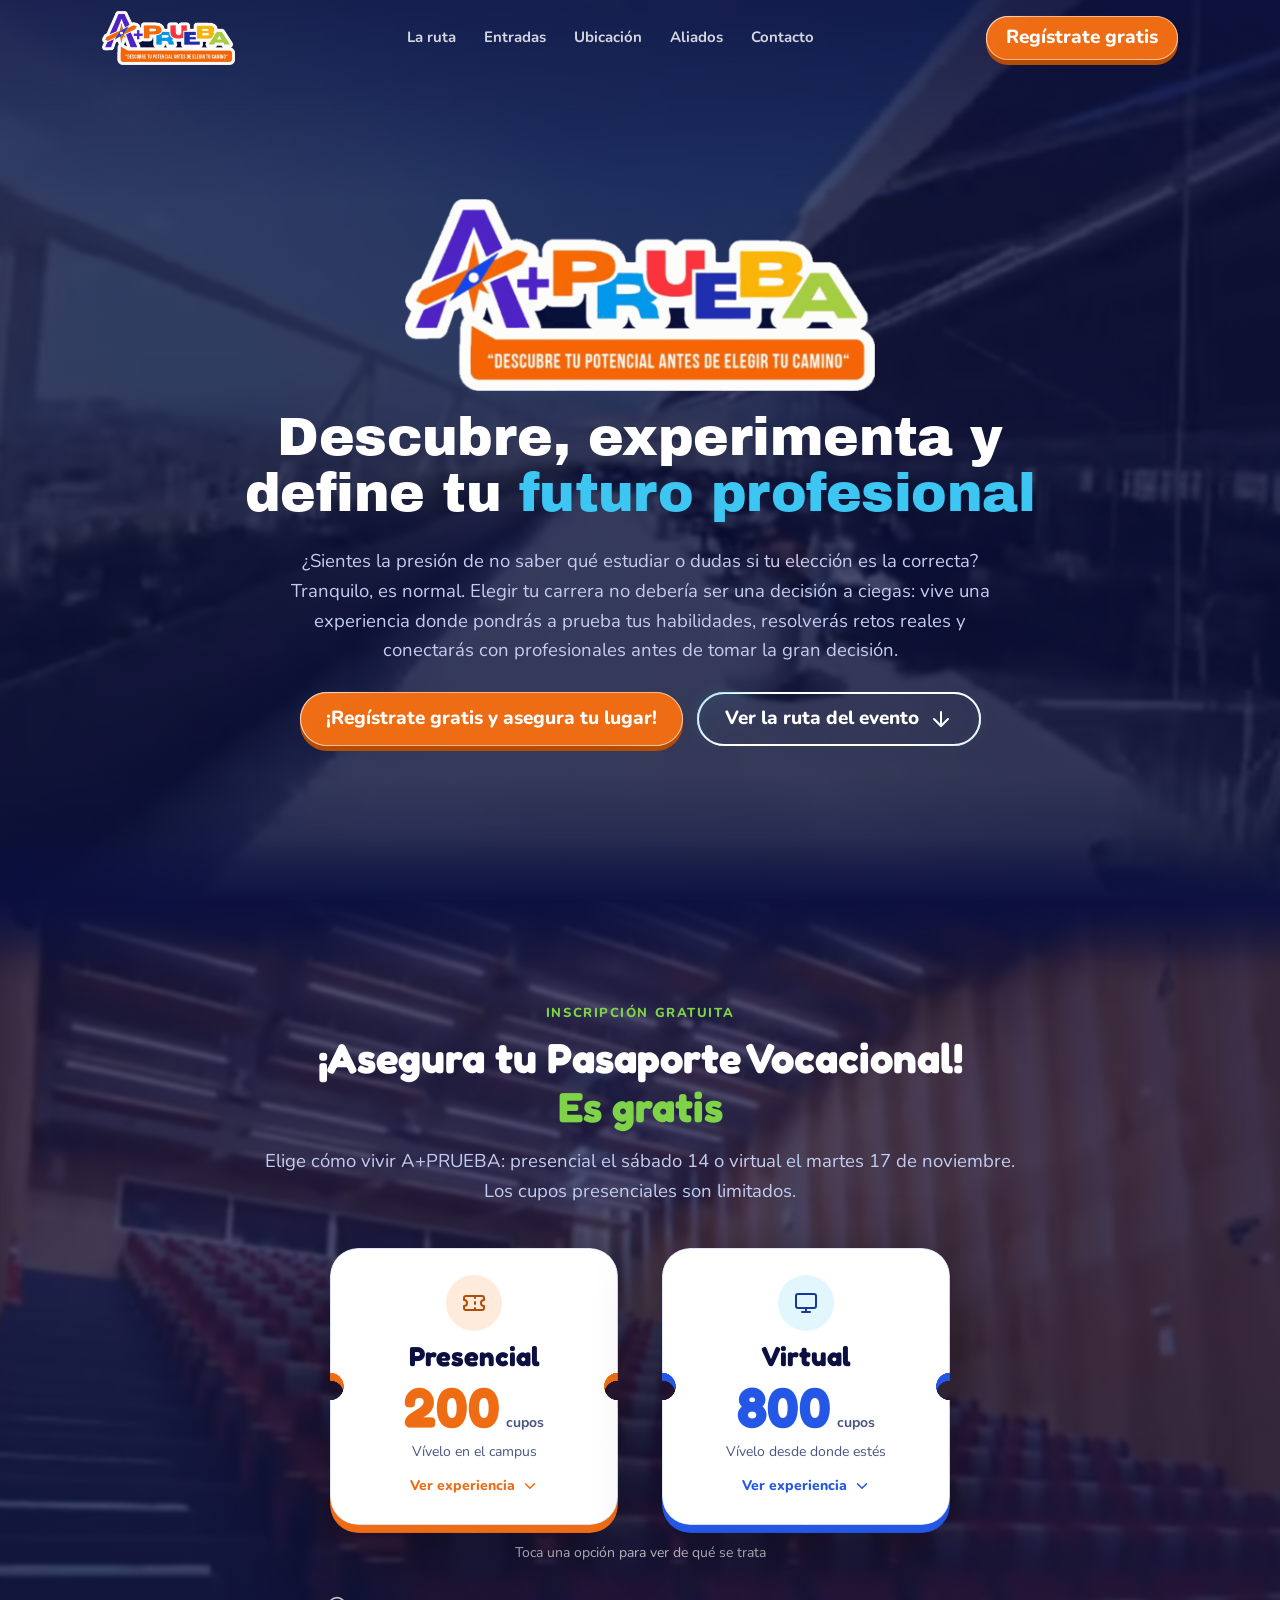
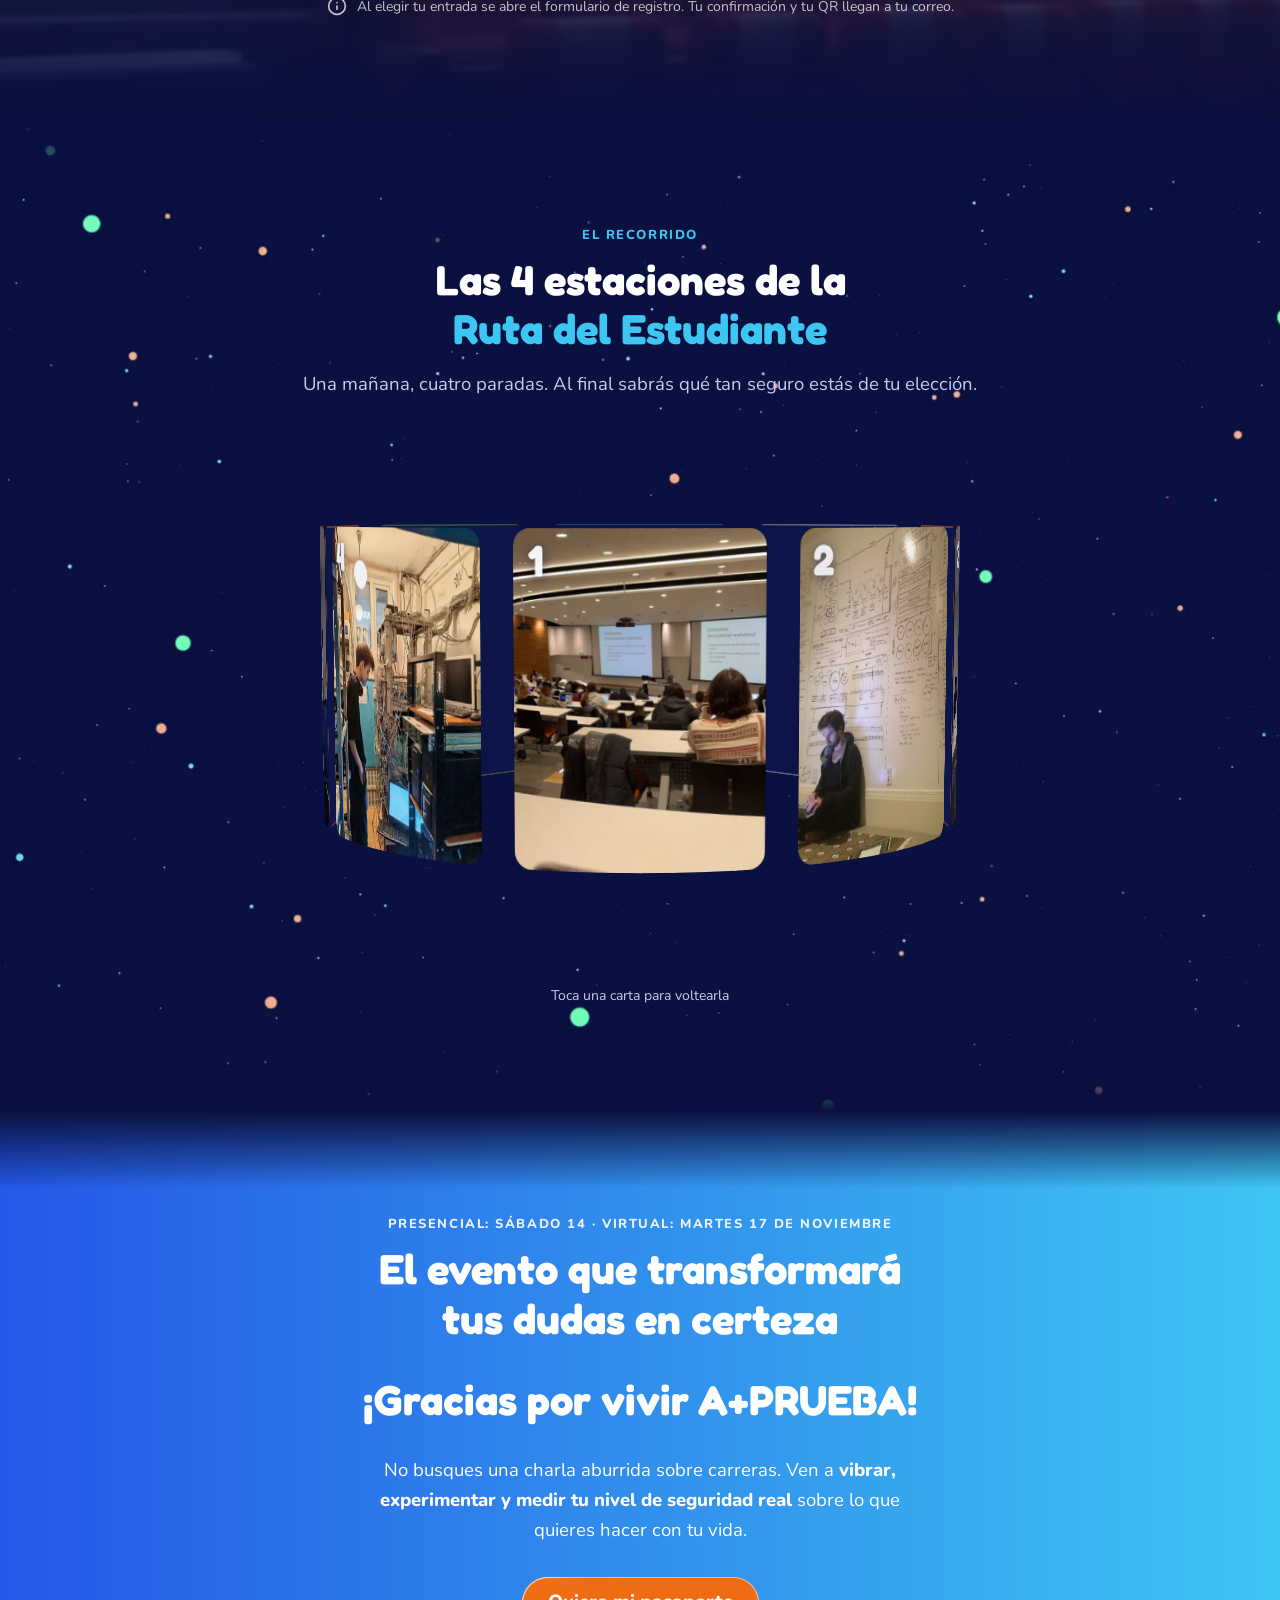
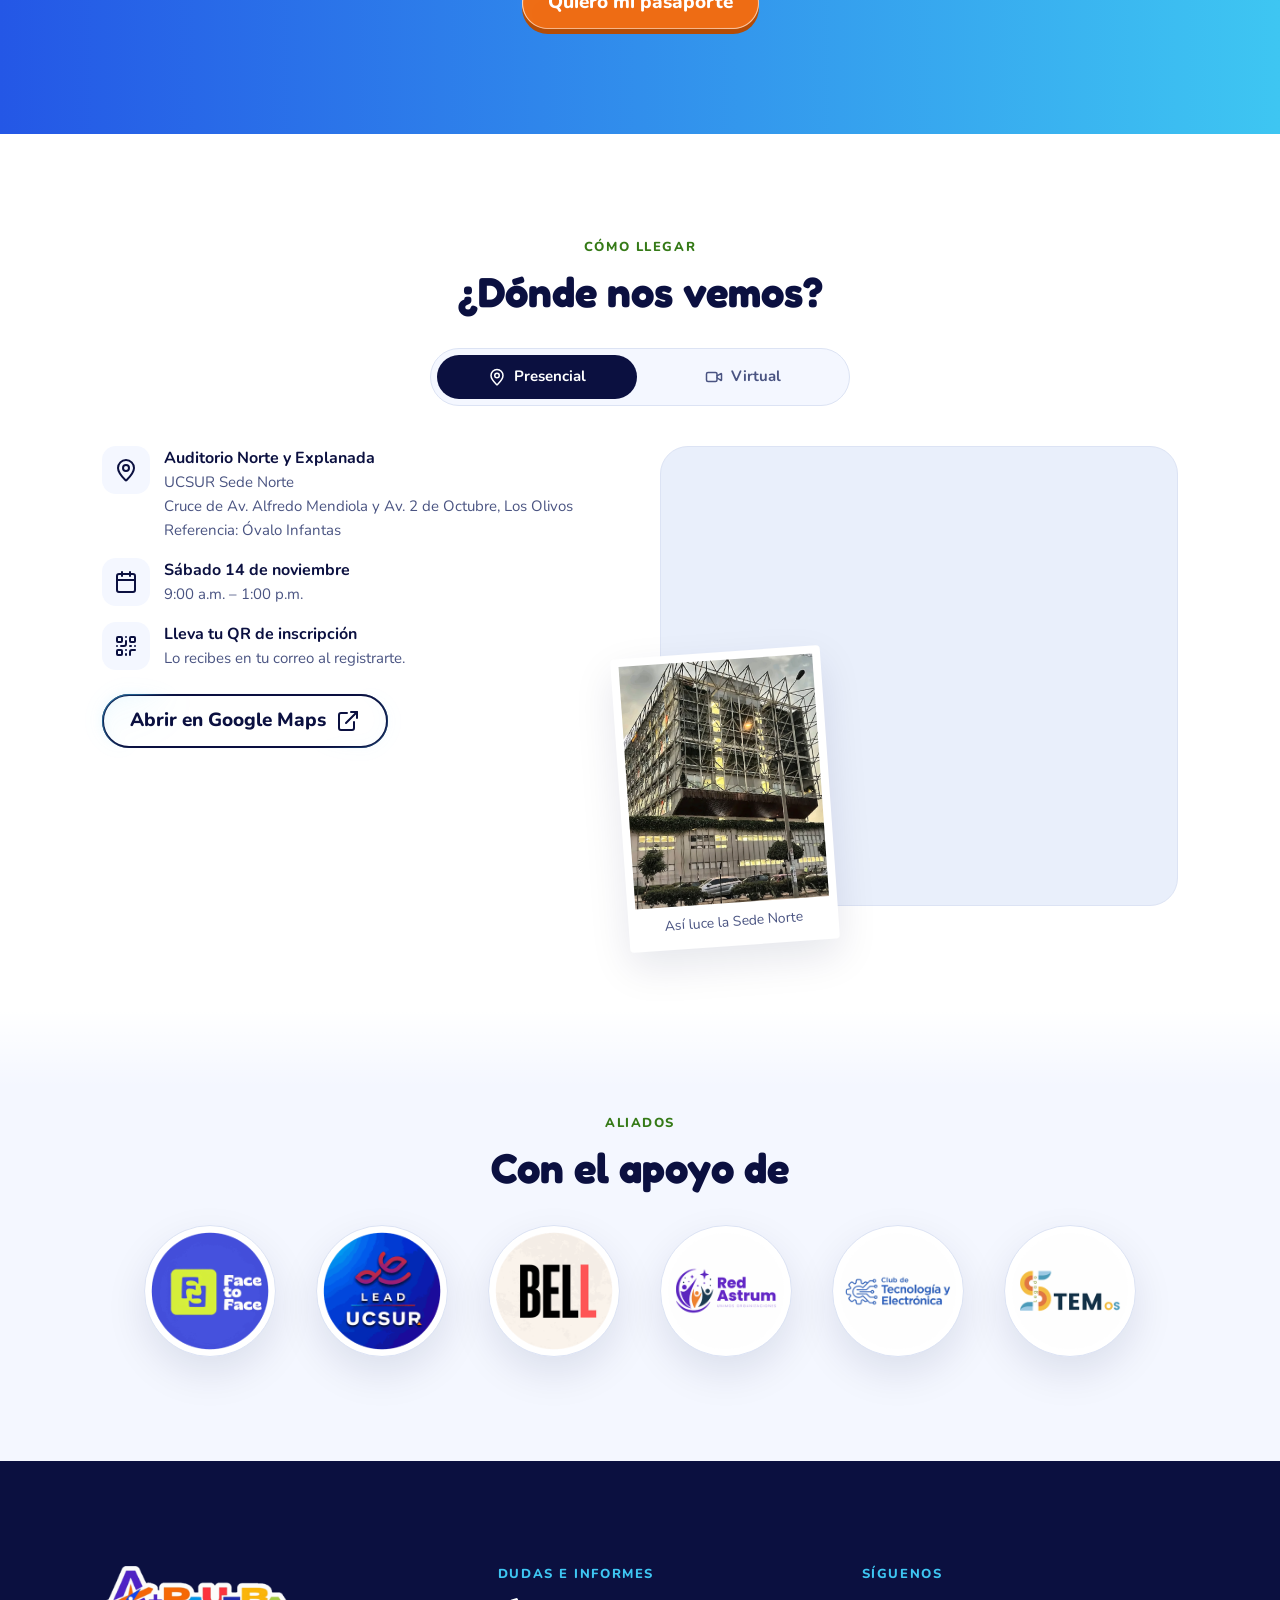
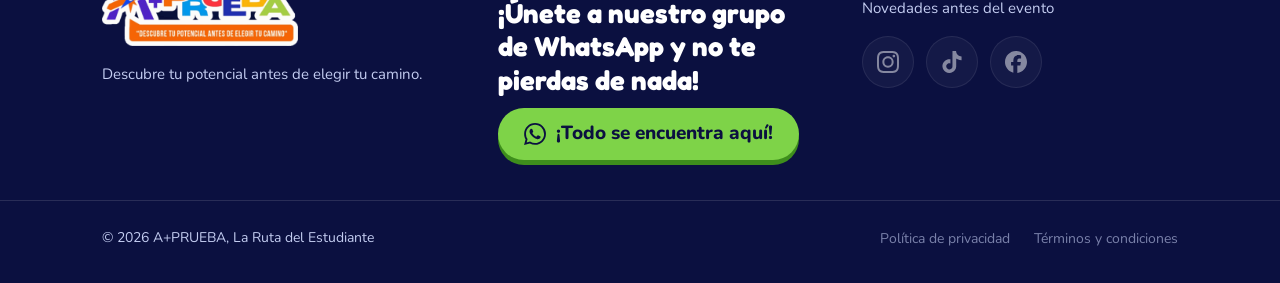
==== commit daec929a: "Botón del pie: "¡Todo se encuentra aquí!" (antes "Escríbenos por WhatsApp") Cambio del 20 oct. Sigue" ====
--- a/index.html
+++ b/index.html
@@ -506,7 +506,7 @@
       <h2 class="pie__titulo" id="pie-titulo">¡Únete a nuestro grupo de WhatsApp y no te pierdas de nada!</h2>
       <span class="boton boton--verde" data-whatsapp role="link" aria-disabled="true">
         <svg class="icono-marca" viewBox="0 0 24 24" fill="currentColor" aria-hidden="true"><path d="M17.472 14.382c-.297-.149-1.758-.867-2.03-.967-.273-.099-.471-.148-.67.15-.197.297-.767.966-.94 1.164-.173.199-.347.223-.644.075-.297-.15-1.255-.463-2.39-1.475-.883-.788-1.48-1.761-1.653-2.059-.173-.297-.018-.458.13-.606.134-.133.298-.347.446-.52.149-.174.198-.298.298-.497.099-.198.05-.371-.025-.52-.075-.149-.669-1.612-.916-2.207-.242-.579-.487-.5-.669-.51-.173-.008-.371-.01-.57-.01-.198 0-.52.074-.792.372-.272.297-1.04 1.016-1.04 2.479 0 1.462 1.065 2.875 1.213 3.074.149.198 2.096 3.2 5.077 4.487.709.306 1.262.489 1.694.625.712.227 1.36.195 1.871.118.571-.085 1.758-.719 2.006-1.413.248-.694.248-1.289.173-1.413-.074-.124-.272-.198-.57-.347m-5.421 7.403h-.004a9.87 9.87 0 01-5.031-1.378l-.361-.214-3.741.982.998-3.648-.235-.374a9.86 9.86 0 01-1.51-5.26c.001-5.45 4.436-9.884 9.888-9.884 2.64 0 5.122 1.03 6.988 2.898a9.825 9.825 0 012.893 6.994c-.003 5.45-4.437 9.884-9.885 9.884m8.413-18.297A11.815 11.815 0 0012.05 0C5.495 0 .16 5.335.157 11.892c0 2.096.547 4.142 1.588 5.945L.057 24l6.305-1.654a11.882 11.882 0 005.683 1.448h.005c6.554 0 11.89-5.335 11.893-11.893a11.821 11.821 0 00-3.48-8.413Z"/></svg>
-        Escríbenos por WhatsApp
+        ¡Todo se encuentra aquí!
       </span>
     </div>
 
--- a/css/styles.css
+++ b/css/styles.css
@@ -181,6 +181,20 @@
 
 .boton--contorno { background: var(--blanco); color: var(--navy-900); border: 2px solid var(--navy-900); }
 .boton--contorno:active { transform: translateY(2px); }
+
+/* Brillo especular (js/brillo.js, SpecularButton de React Bits): una luz que recorre el borde y se
+   acerca al puntero. Va en un <canvas> detrás del texto (z-index -1 dentro del botón aislado), así que
+   el relleno, el texto, la sombra 3D y el foco del botón no cambian. Cada variante elige el color de la
+   luz (--brillo-linea), el del filo en reposo (--brillo-base) y cuánto resplandor suelta hacia adentro
+   (--brillo-glow, 1 en el original): en el naranja va bajo, porque el resplandor aclara el fondo debajo
+   del texto y el blanco sobre naranja (3.1:1) apenas cumple. */
+.boton { position: relative; isolation: isolate; --brillo-linea: var(--blanco); --brillo-glow: 1; }
+.boton--naranja  { --brillo-base: var(--naranja-100); --brillo-glow: .25; }
+.boton--azul     { --brillo-base: var(--celeste-100); }
+.boton--verde    { --brillo-base: var(--verde-100); }
+.boton--fantasma { --brillo-linea: var(--celeste-400); --brillo-base: var(--blanco); }
+.boton--contorno { --brillo-linea: var(--celeste-400); --brillo-base: var(--navy-900); }
+.specular-button__light { position: absolute; z-index: -1; display: block; pointer-events: none; }
 
 /* compacto en alto y relleno, pero no en letra: blanco sobre naranja (3.1:1)
    solo cumple AA como texto grande, así que se queda en 19px ExtraBold */
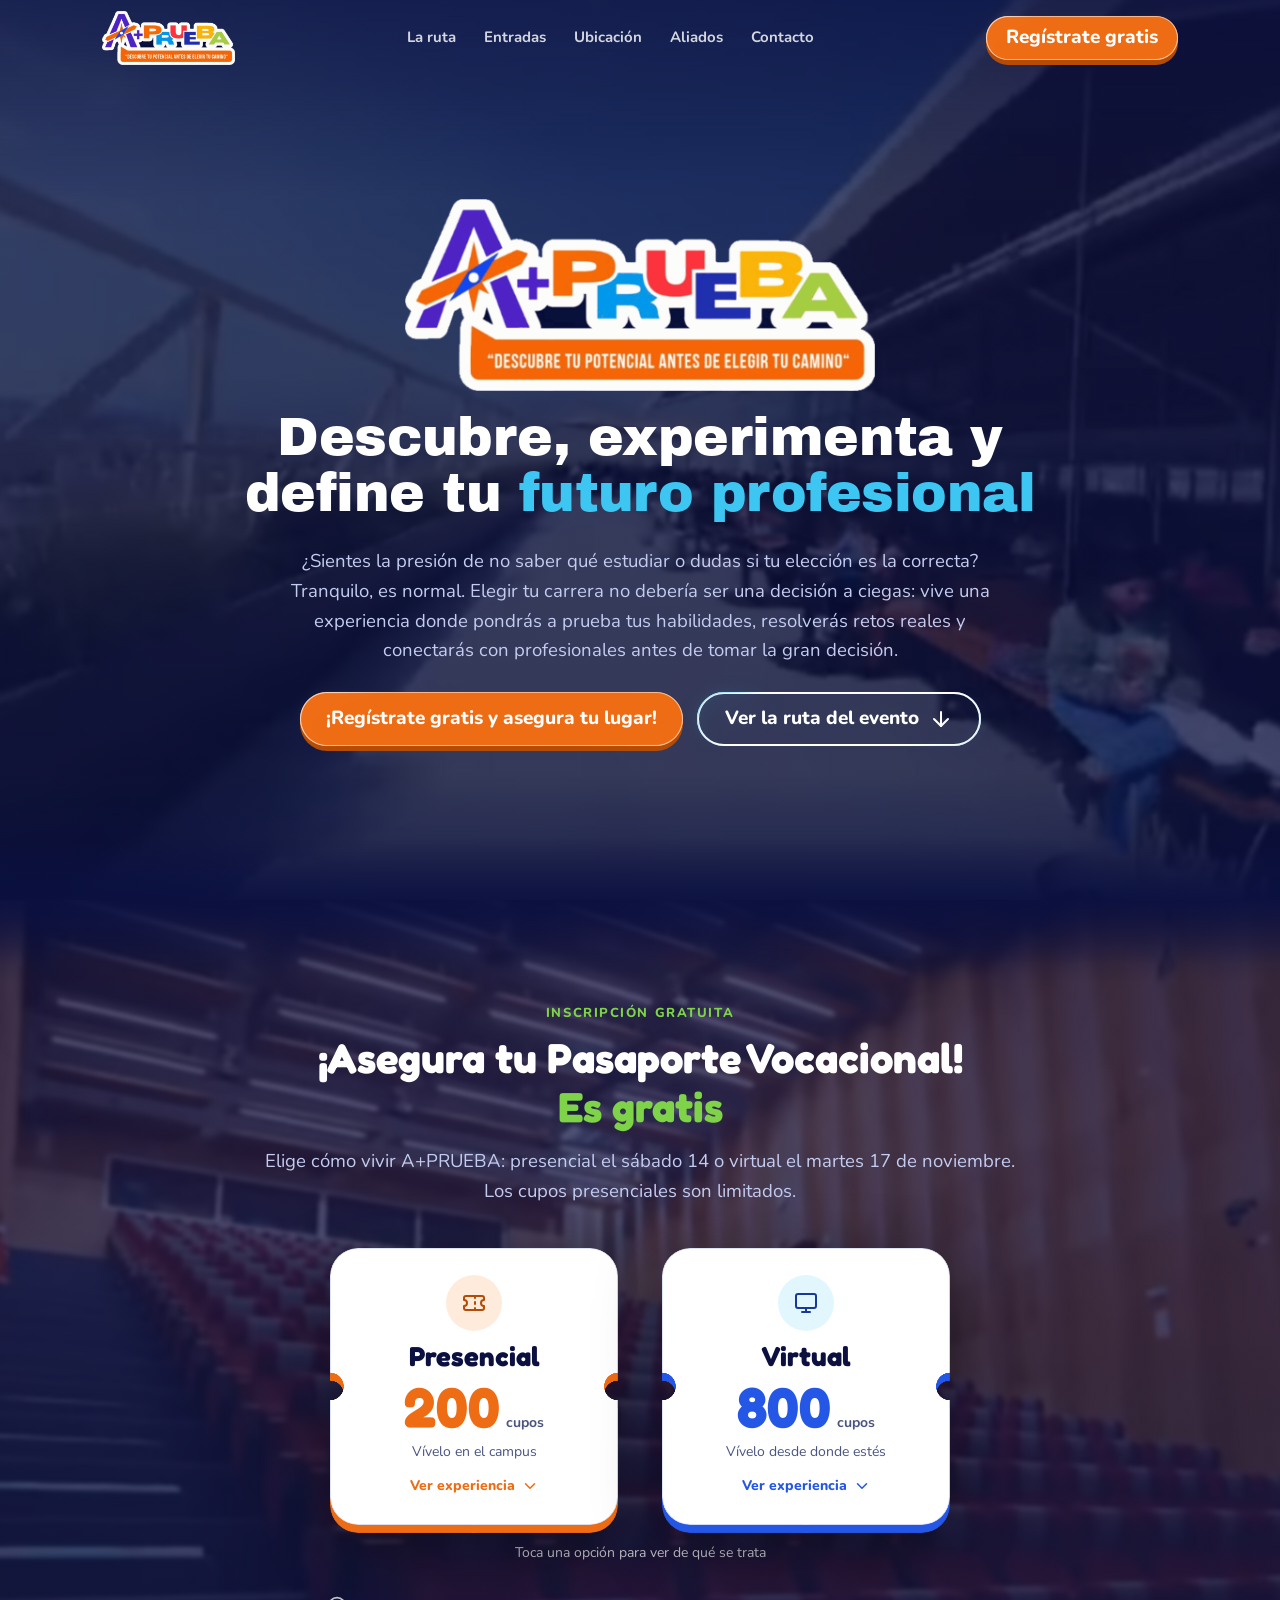
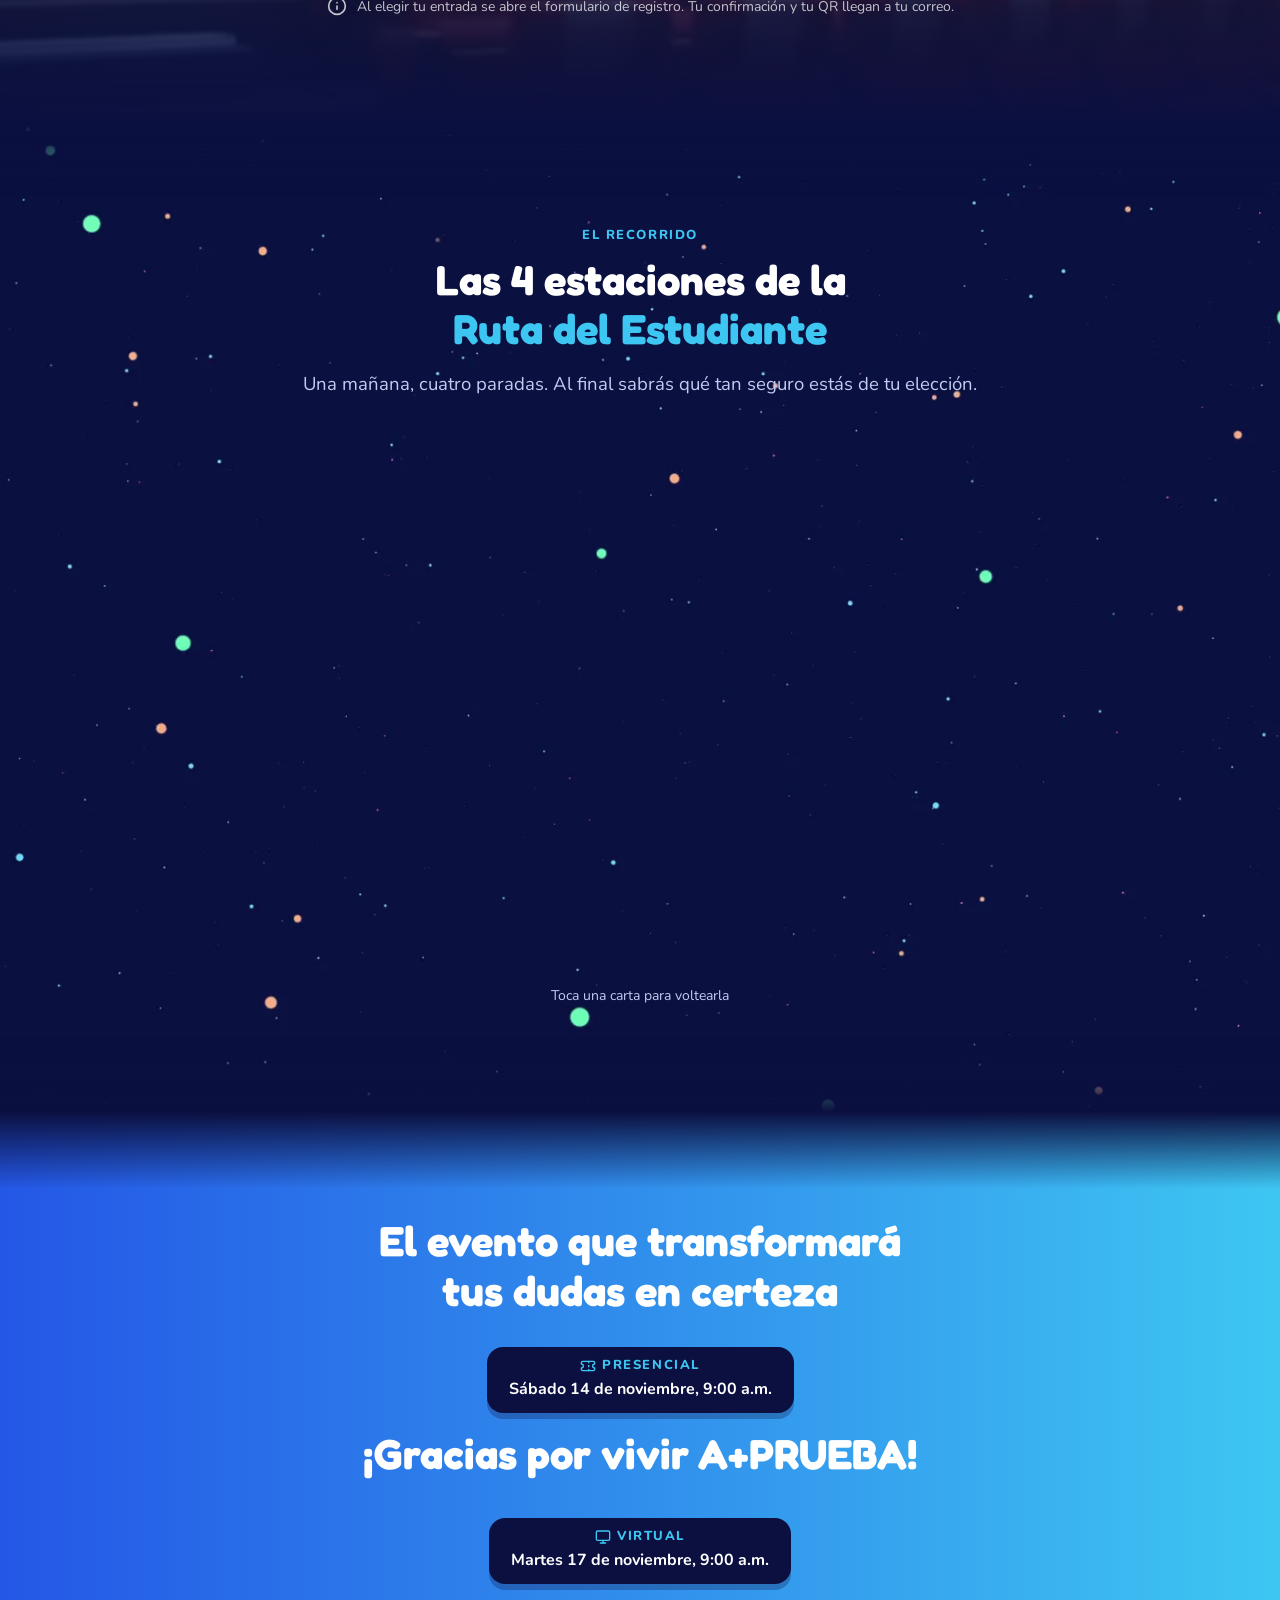
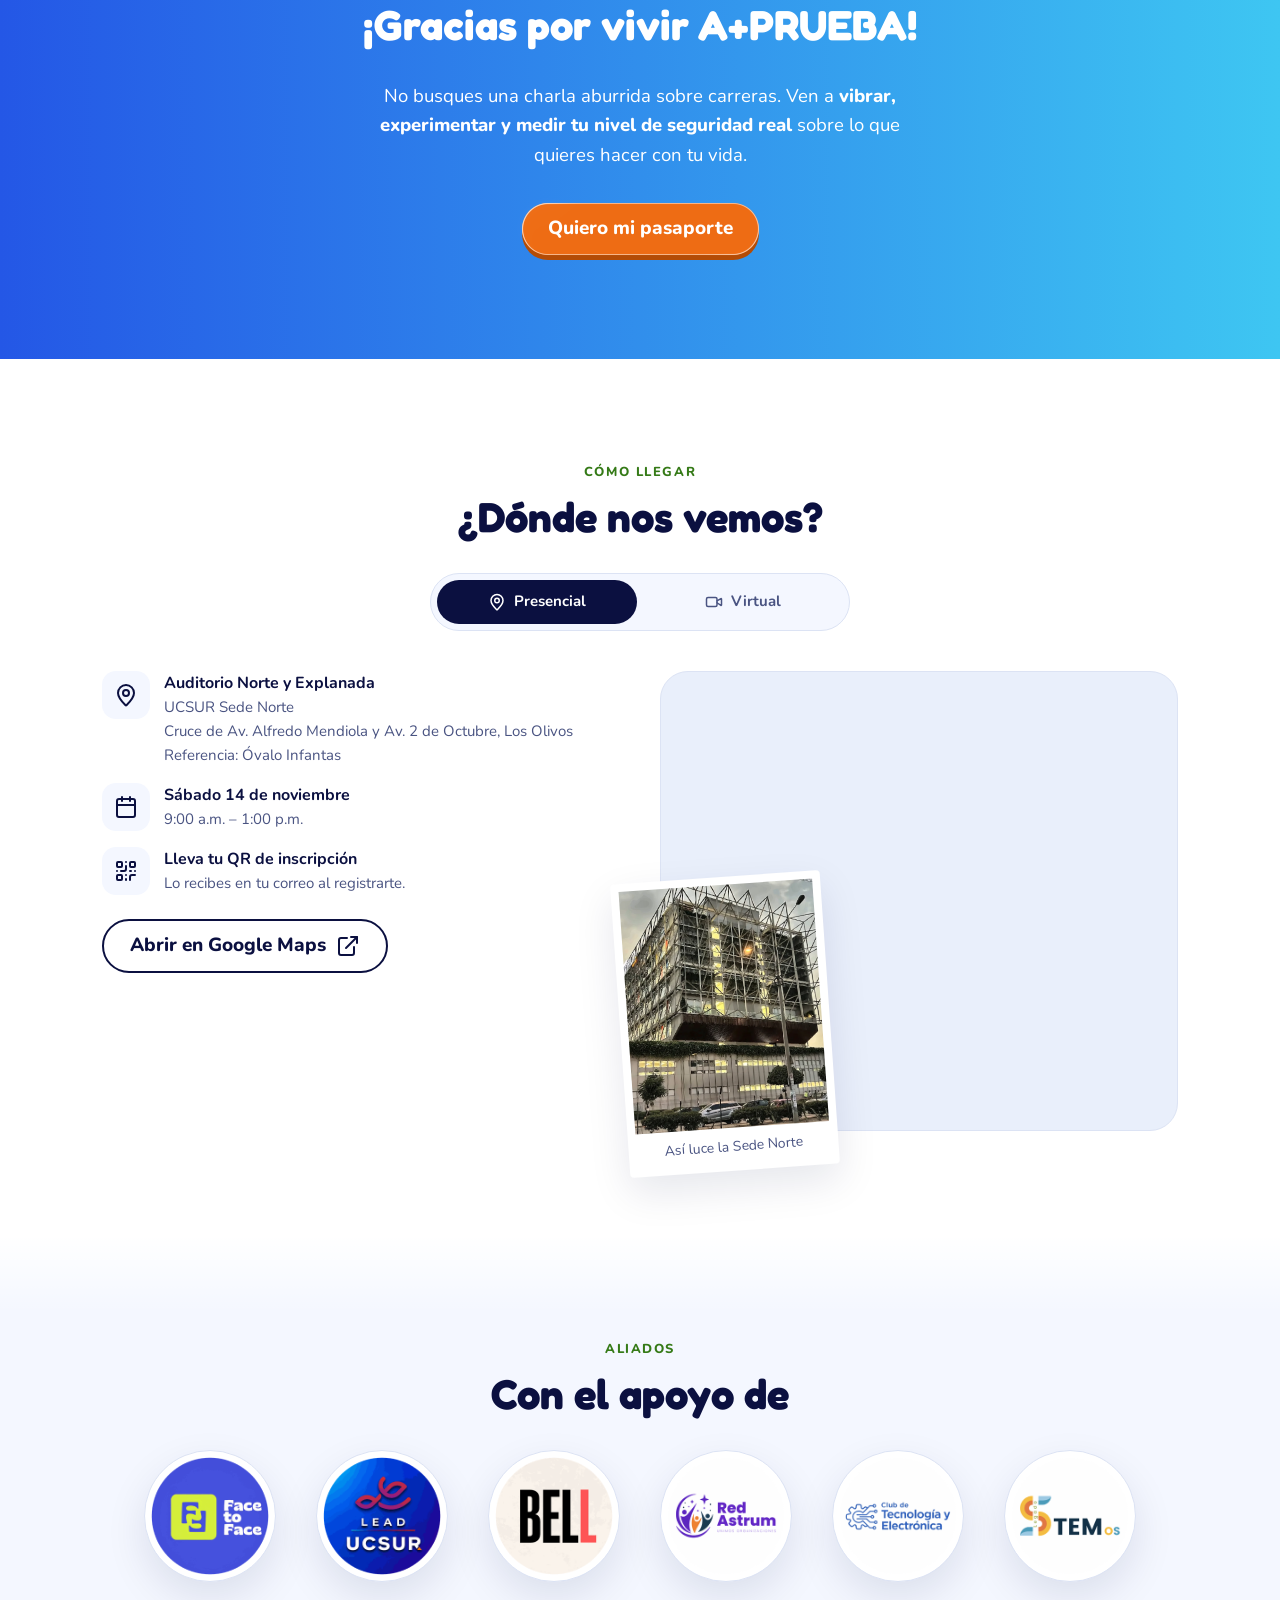
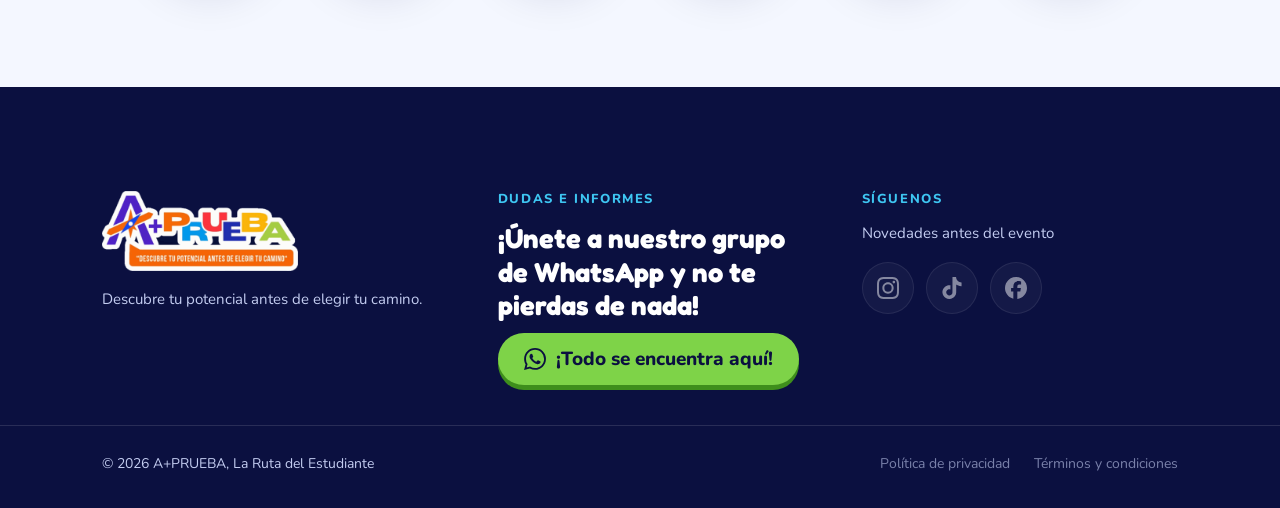
==== commit 858f287c: "Dos cuentas regresivas: una para el presencial (14) y otra para el virtual (17) - Cada una con su et" ====
--- a/index.html
+++ b/index.html
@@ -314,17 +314,40 @@
 
 <section class="seccion contador" aria-labelledby="contador-titulo">
   <div class="contenedor encabezado">
-    <p class="overline overline--blanco">Presencial: sábado 14 · Virtual:&nbsp;martes 17 de noviembre</p>
     <h2 id="contador-titulo">El evento que transformará tus dudas en certeza</h2>
 
-    <div class="contador__cajas" aria-hidden="true">
-      <div class="contador__caja"><span class="contador__num" data-unidad="dias">--</span><span class="contador__unidad">Días</span></div>
-      <span class="contador__sep">:</span>
-      <div class="contador__caja"><span class="contador__num" data-unidad="horas">--</span><span class="contador__unidad">Horas</span></div>
-      <span class="contador__sep">:</span>
-      <div class="contador__caja"><span class="contador__num" data-unidad="minutos">--</span><span class="contador__unidad">Min</span></div>
-      <span class="contador__sep">:</span>
-      <div class="contador__caja"><span class="contador__num" data-unidad="segundos">--</span><span class="contador__unidad">Seg</span></div>
+    <!-- Una cuenta regresiva por fecha (js/countdown.js toma la de CONFIG.evento[data-sesion]) -->
+    <div class="contador__fechas">
+      <div class="contador__fecha" data-sesion="presencial">
+        <p class="contador__cuando">
+          <span class="contador__modalidad"><svg class="icono" viewBox="0 0 24 24" fill="none" stroke="currentColor" stroke-width="2" stroke-linecap="round" stroke-linejoin="round" aria-hidden="true"><path d="M2 9a3 3 0 0 1 0 6v2a2 2 0 0 0 2 2h16a2 2 0 0 0 2-2v-2a3 3 0 0 1 0-6V7a2 2 0 0 0-2-2H4a2 2 0 0 0-2 2Z"/><path d="M13 5v2"/><path d="M13 11v2"/><path d="M13 17v2"/></svg>Presencial</span>
+          <span class="contador__dia">Sábado 14 de noviembre, 9:00 a.m.</span>
+        </p>
+        <div class="contador__cajas" aria-hidden="true">
+          <div class="contador__caja"><span class="contador__num" data-unidad="dias">--</span><span class="contador__unidad">Días</span></div>
+          <span class="contador__sep">:</span>
+          <div class="contador__caja"><span class="contador__num" data-unidad="horas">--</span><span class="contador__unidad">Horas</span></div>
+          <span class="contador__sep">:</span>
+          <div class="contador__caja"><span class="contador__num" data-unidad="minutos">--</span><span class="contador__unidad">Min</span></div>
+          <span class="contador__sep">:</span>
+          <div class="contador__caja"><span class="contador__num" data-unidad="segundos">--</span><span class="contador__unidad">Seg</span></div>
+        </div>
+      </div>
+      <div class="contador__fecha" data-sesion="virtual">
+        <p class="contador__cuando">
+          <span class="contador__modalidad"><svg class="icono" viewBox="0 0 24 24" fill="none" stroke="currentColor" stroke-width="2" stroke-linecap="round" stroke-linejoin="round" aria-hidden="true"><rect width="20" height="14" x="2" y="3" rx="2"/><line x1="8" x2="16" y1="21" y2="21"/><line x1="12" x2="12" y1="17" y2="21"/></svg>Virtual</span>
+          <span class="contador__dia">Martes 17 de noviembre, 9:00 a.m.</span>
+        </p>
+        <div class="contador__cajas" aria-hidden="true">
+          <div class="contador__caja"><span class="contador__num" data-unidad="dias">--</span><span class="contador__unidad">Días</span></div>
+          <span class="contador__sep">:</span>
+          <div class="contador__caja"><span class="contador__num" data-unidad="horas">--</span><span class="contador__unidad">Horas</span></div>
+          <span class="contador__sep">:</span>
+          <div class="contador__caja"><span class="contador__num" data-unidad="minutos">--</span><span class="contador__unidad">Min</span></div>
+          <span class="contador__sep">:</span>
+          <div class="contador__caja"><span class="contador__num" data-unidad="segundos">--</span><span class="contador__unidad">Seg</span></div>
+        </div>
+      </div>
     </div>
     <p class="sr-only" id="contador-aria" aria-live="polite"></p>
 
--- a/css/styles.css
+++ b/css/styles.css
@@ -669,12 +669,50 @@
 }
 .contador h2 { max-width: 760px; margin-inline: auto; }
 
+/* Dos cuentas regresivas, una por fecha, una debajo de la otra: lado a lado, la de
+   la derecha caería sobre el celeste claro del degradado, donde el blanco no se lee.
+   Su etiqueta va sobre navy por lo mismo: se lee en cualquier punto del degradado. */
+.contador__fechas {
+  display: grid;
+  gap: var(--e-40);
+  margin-top: var(--e-32);
+}
+.contador__cuando {
+  display: inline-flex;
+  flex-direction: column;
+  align-items: center;
+  gap: 2px;
+  margin: 0;
+  padding: 10px 22px 12px;
+  background: var(--navy-900);
+  border-radius: var(--r-chip);
+  box-shadow: var(--sombra-contador);
+}
+.contador__modalidad {
+  display: inline-flex;
+  align-items: center;
+  gap: 6px;
+  font-size: var(--t-overline);
+  line-height: var(--lh-overline);
+  font-weight: 800;
+  letter-spacing: var(--tracking-overline);
+  text-transform: uppercase;
+  color: var(--celeste-400);
+}
+.contador__modalidad .icono { width: 16px; height: 16px; }
+.contador__dia {
+  font-size: var(--t-strong);
+  line-height: var(--lh-strong);
+  font-weight: 700;
+  color: var(--blanco);
+}
+
 .contador__cajas {
   display: flex;
   align-items: center;
   justify-content: center;
   gap: 8px;
-  margin-top: var(--e-32);
+  margin-top: var(--e-16);
 }
 
 /* overflow: lo que asoma del rodillo por arriba no sale de la caja blanca */
@@ -712,7 +750,7 @@
 .contador__sep { display: none; }
 
 .contador__mensaje {
-  margin-top: var(--e-32);
+  margin-top: var(--e-16);
   font-family: var(--fuente-titulo);
   font-size: var(--t-h2);
   line-height: var(--lh-h2);
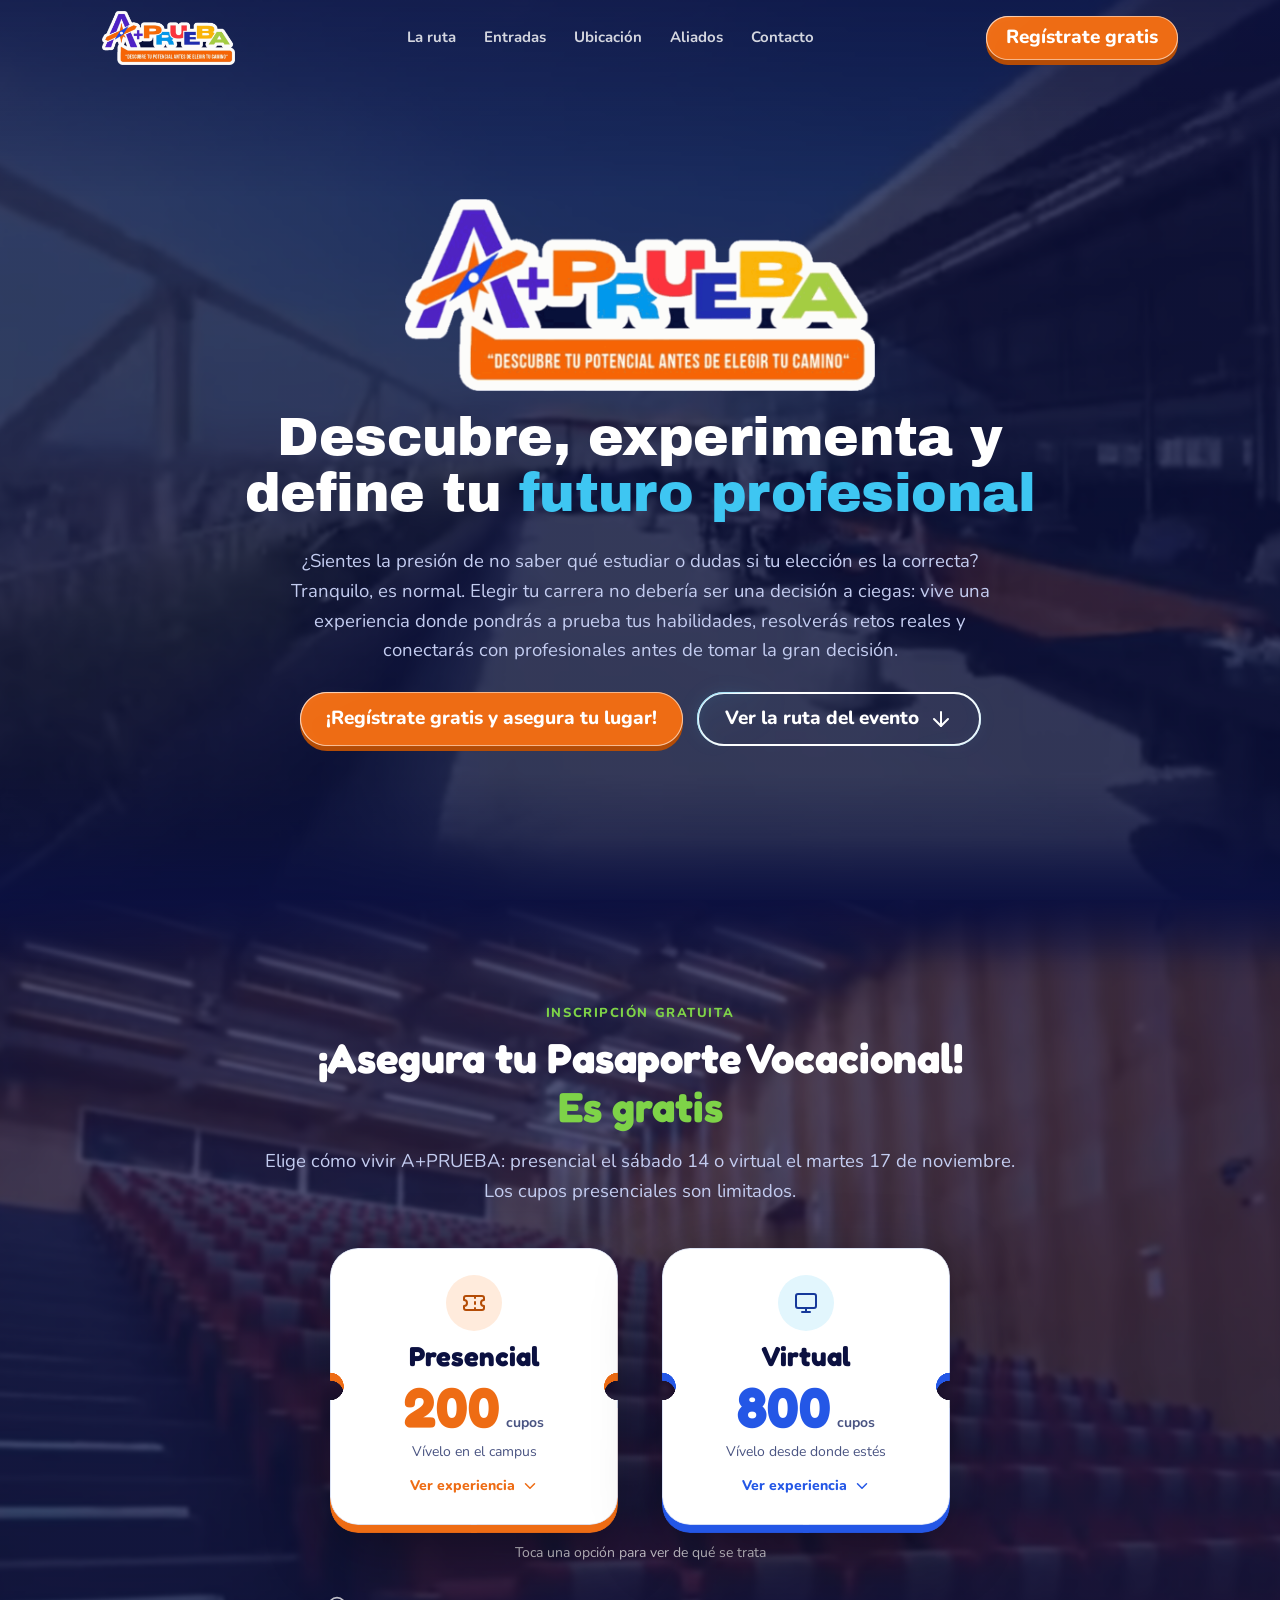
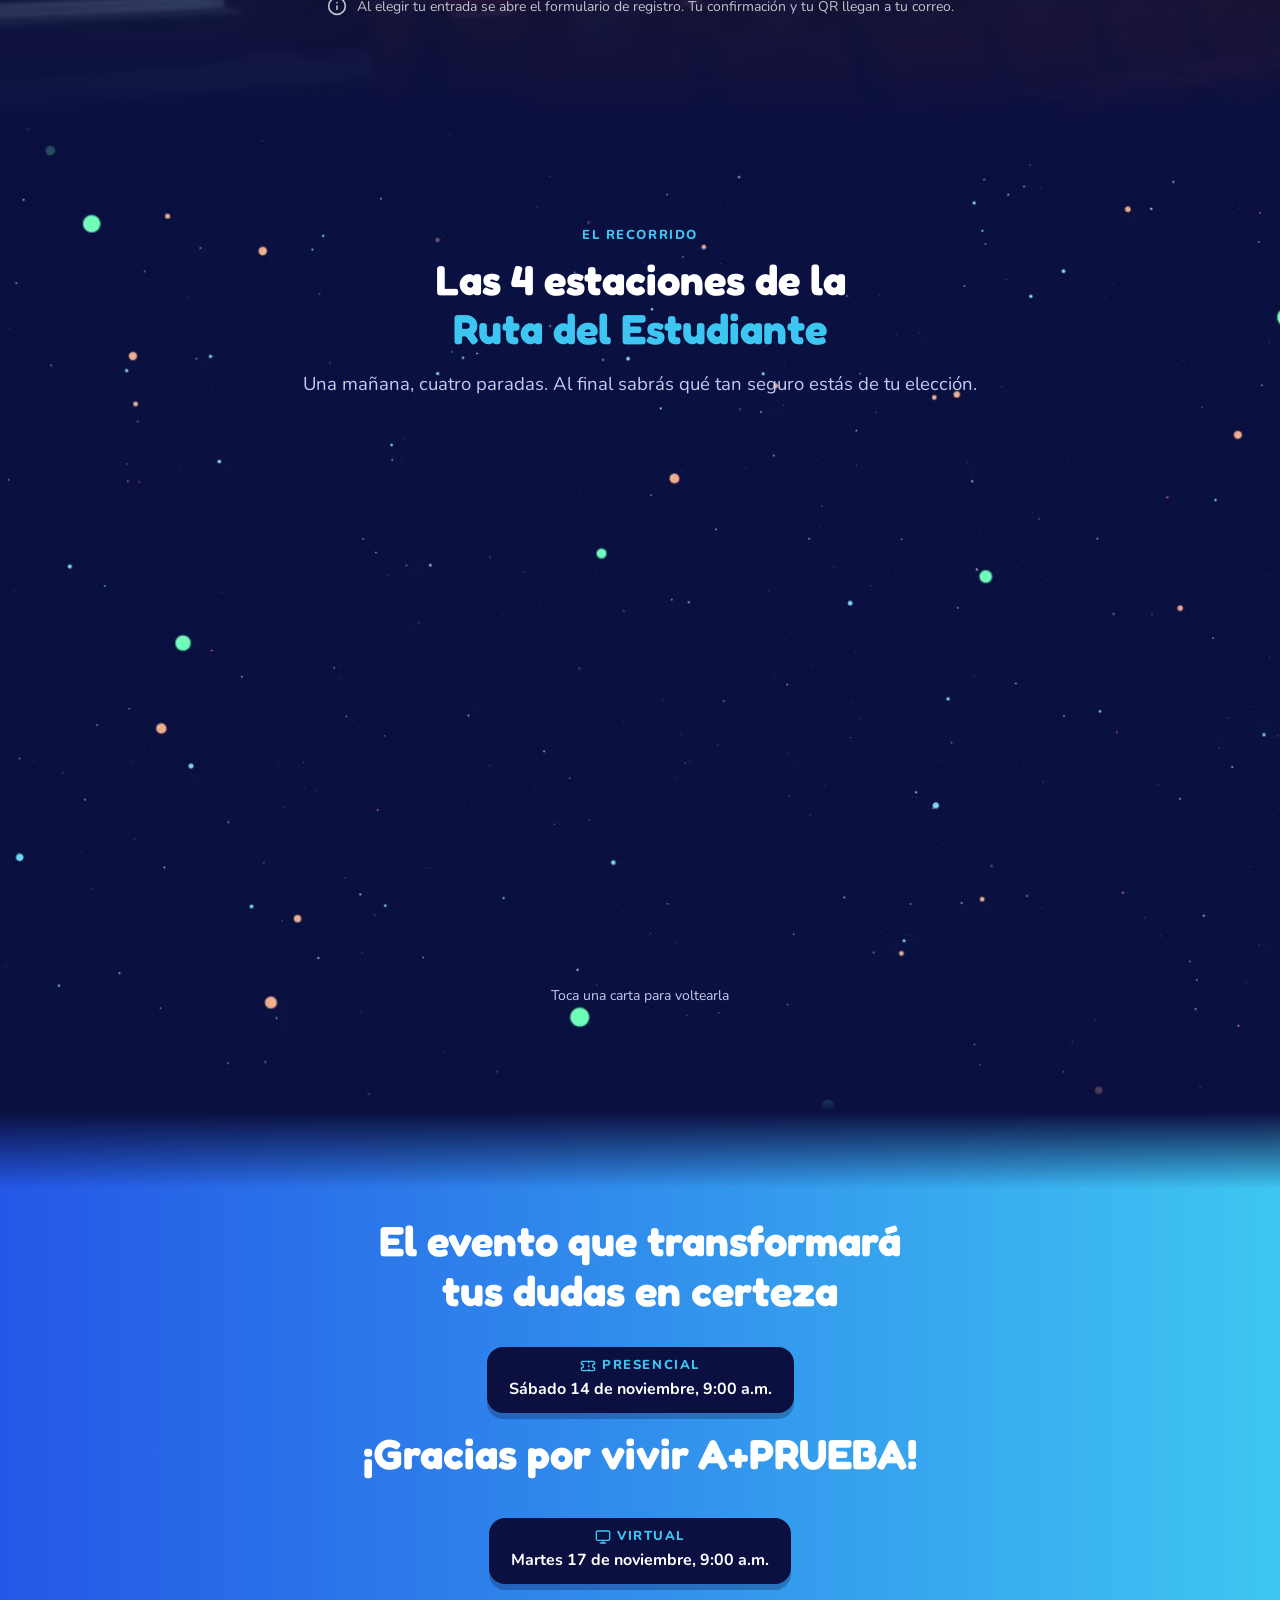
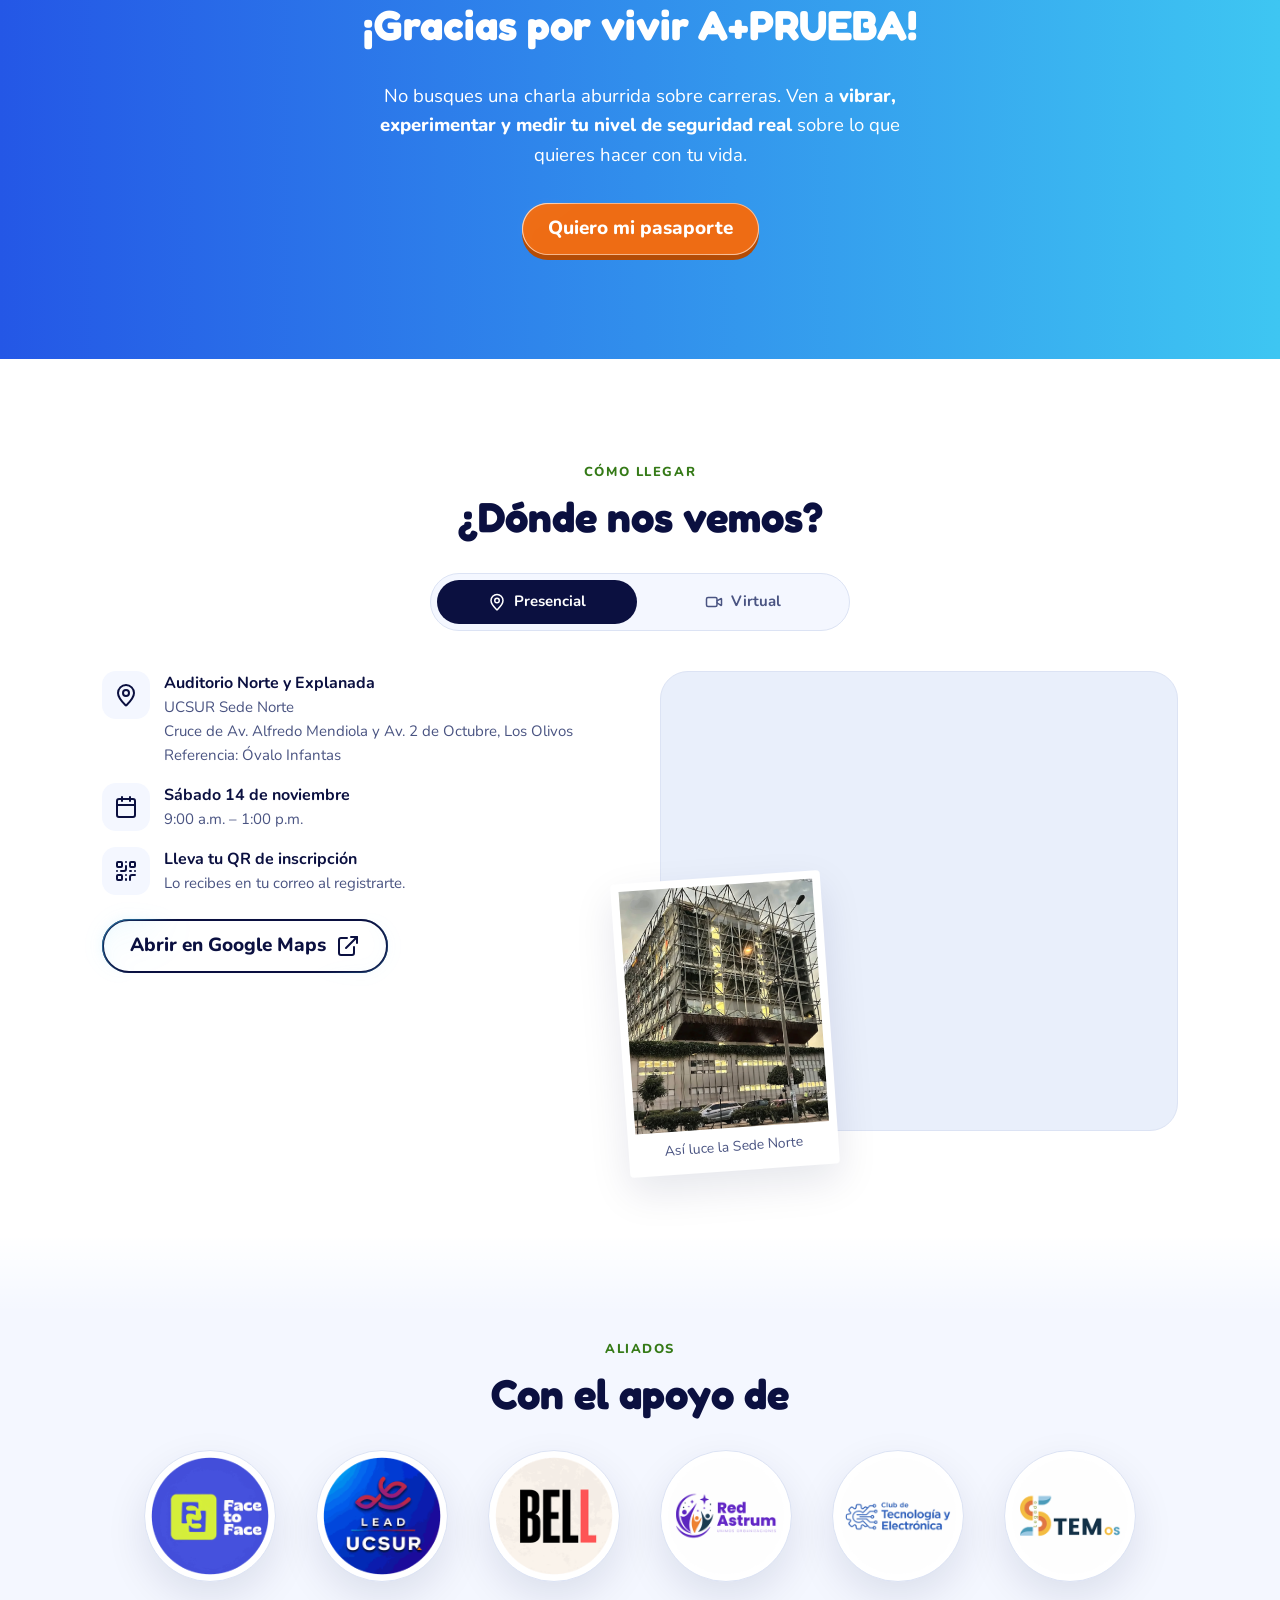
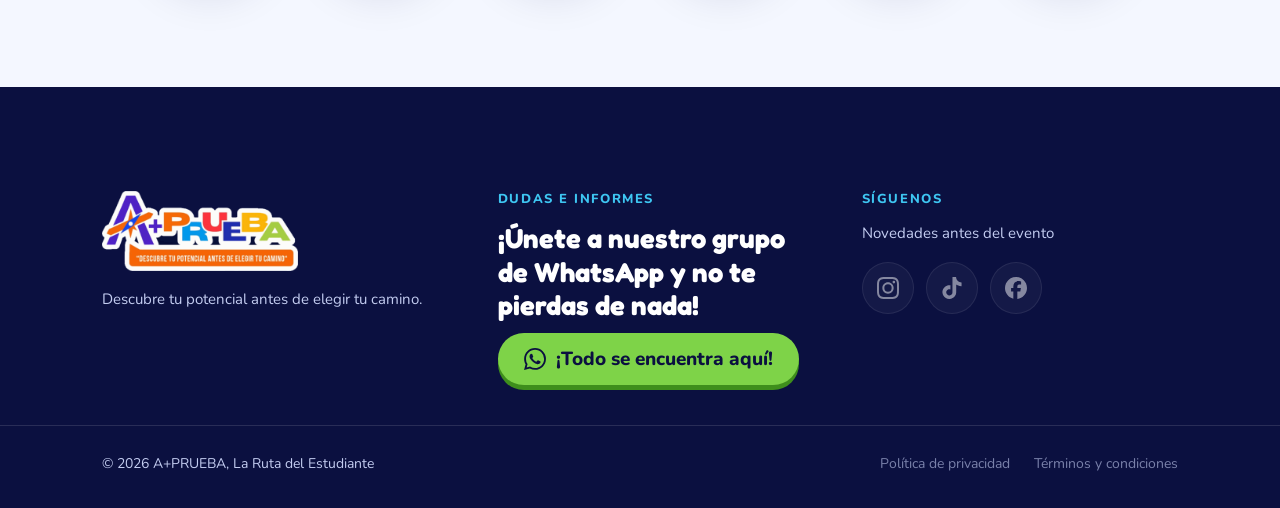
==== commit 00f07780: "La sala virtual de Ubicación muestra la animación de la conferencia - El GIF (150×150, 1.1 MB) va co" ====
--- a/index.html
+++ b/index.html
@@ -482,13 +482,13 @@
       <div class="ubicacion__mapa">
         <div class="pantalla-falsa" aria-hidden="true">
           <div class="pantalla-falsa__marco">
+            <!-- La animación de la conferencia (un GIF, en MP4: ver assets/video/sala-original.gif).
+                 La maneja js/video.js: se carga al abrir esta pestaña y, con movimiento reducido, queda el cuadro quieto. -->
+            <div class="pantalla-falsa__sala">
+              <img src="assets/video/sala-poster.jpg" alt="" width="450" height="450" loading="lazy" decoding="async">
+              <video data-fondo data-escritorio="assets/video/sala.mp4" muted loop playsinline preload="none"></video>
+            </div>
             <span class="pantalla-falsa__vivo">EN VIVO</span>
-            <div class="pantalla-falsa__burbujas">
-              <span class="pantalla-falsa__burbuja pantalla-falsa__burbuja--1"></span>
-              <span class="pantalla-falsa__burbuja pantalla-falsa__burbuja--2"></span>
-              <span class="pantalla-falsa__burbuja pantalla-falsa__burbuja--3"></span>
-              <span class="pantalla-falsa__burbuja pantalla-falsa__burbuja--4"></span>
-            </div>
             <span class="pantalla-falsa__etiqueta">Sala A+PRUEBA</span>
           </div>
         </div>
--- a/css/styles.css
+++ b/css/styles.css
@@ -379,9 +379,12 @@
   transform: scale(1.04);
   pointer-events: none;
 }
-/* iOS en ahorro de energía no lo reproduce solo y dibujaría su botón de play */
+/* iOS en ahorro de energía no lo reproduce solo y dibujaría su botón de play
+   (también en el video de la sala virtual, en Ubicación) */
 .video-fondo::-webkit-media-controls,
-.video-fondo::-webkit-media-controls-start-playback-button {
+.video-fondo::-webkit-media-controls-start-playback-button,
+.pantalla-falsa__sala > video::-webkit-media-controls,
+.pantalla-falsa__sala > video::-webkit-media-controls-start-playback-button {
   display: none !important;
   -webkit-appearance: none;
 }
@@ -1091,16 +1094,31 @@
   height: 100%;
   background: var(--nube-50);
 }
+/* Adentro, la conferencia (un GIF, convertido a video) sobre blanco, como fue
+   dibujada; abajo, el nombre de la sala en una barra, como en una videollamada */
 .pantalla-falsa__marco {
   position: relative;
-  display: grid;
-  place-items: center;
+  display: flex;
+  flex-direction: column;
   width: min(86%, 440px);
   aspect-ratio: 16 / 10;
-  background: var(--navy-900);
+  background: var(--blanco);
   border: 6px solid var(--navy-800);
   border-radius: 18px;
   overflow: hidden;
+}
+.pantalla-falsa__sala { position: relative; flex: 1; min-height: 0; }
+/* el cuadro quieto va debajo del video: se ve hasta que el video arranca, y con
+   movimiento reducido queda solo él (es un <img> lazy y no un poster, que se
+   pediría con la página aunque la pestaña Virtual nunca se abra) */
+.pantalla-falsa__sala > img,
+.pantalla-falsa__sala > video {
+  position: absolute;
+  inset: 3% 0;
+  width: 100%;
+  height: 94%;
+  object-fit: contain;
+  pointer-events: none;
 }
 .pantalla-falsa__vivo {
   position: absolute;
@@ -1114,17 +1132,13 @@
   font-weight: 800;
   letter-spacing: .08em;
 }
-.pantalla-falsa__burbujas { display: flex; gap: 10px; }
-.pantalla-falsa__burbuja { width: 40px; height: 40px; border-radius: 50%; }
-.pantalla-falsa__burbuja--1 { background: var(--celeste-400); }
-.pantalla-falsa__burbuja--2 { background: var(--verde-400); }
-.pantalla-falsa__burbuja--3 { background: var(--naranja-500); }
-.pantalla-falsa__burbuja--4 { background: var(--blanco); }
 .pantalla-falsa__etiqueta {
-  position: absolute;
-  bottom: 12px;
-  color: var(--tinta-sobre-oscuro);
+  padding: 5px 12px 6px;
+  background: var(--navy-900);
+  color: var(--blanco);
+  text-align: center;
   font-size: var(--t-small);
+  line-height: var(--lh-small);
   font-weight: 700;
 }
 
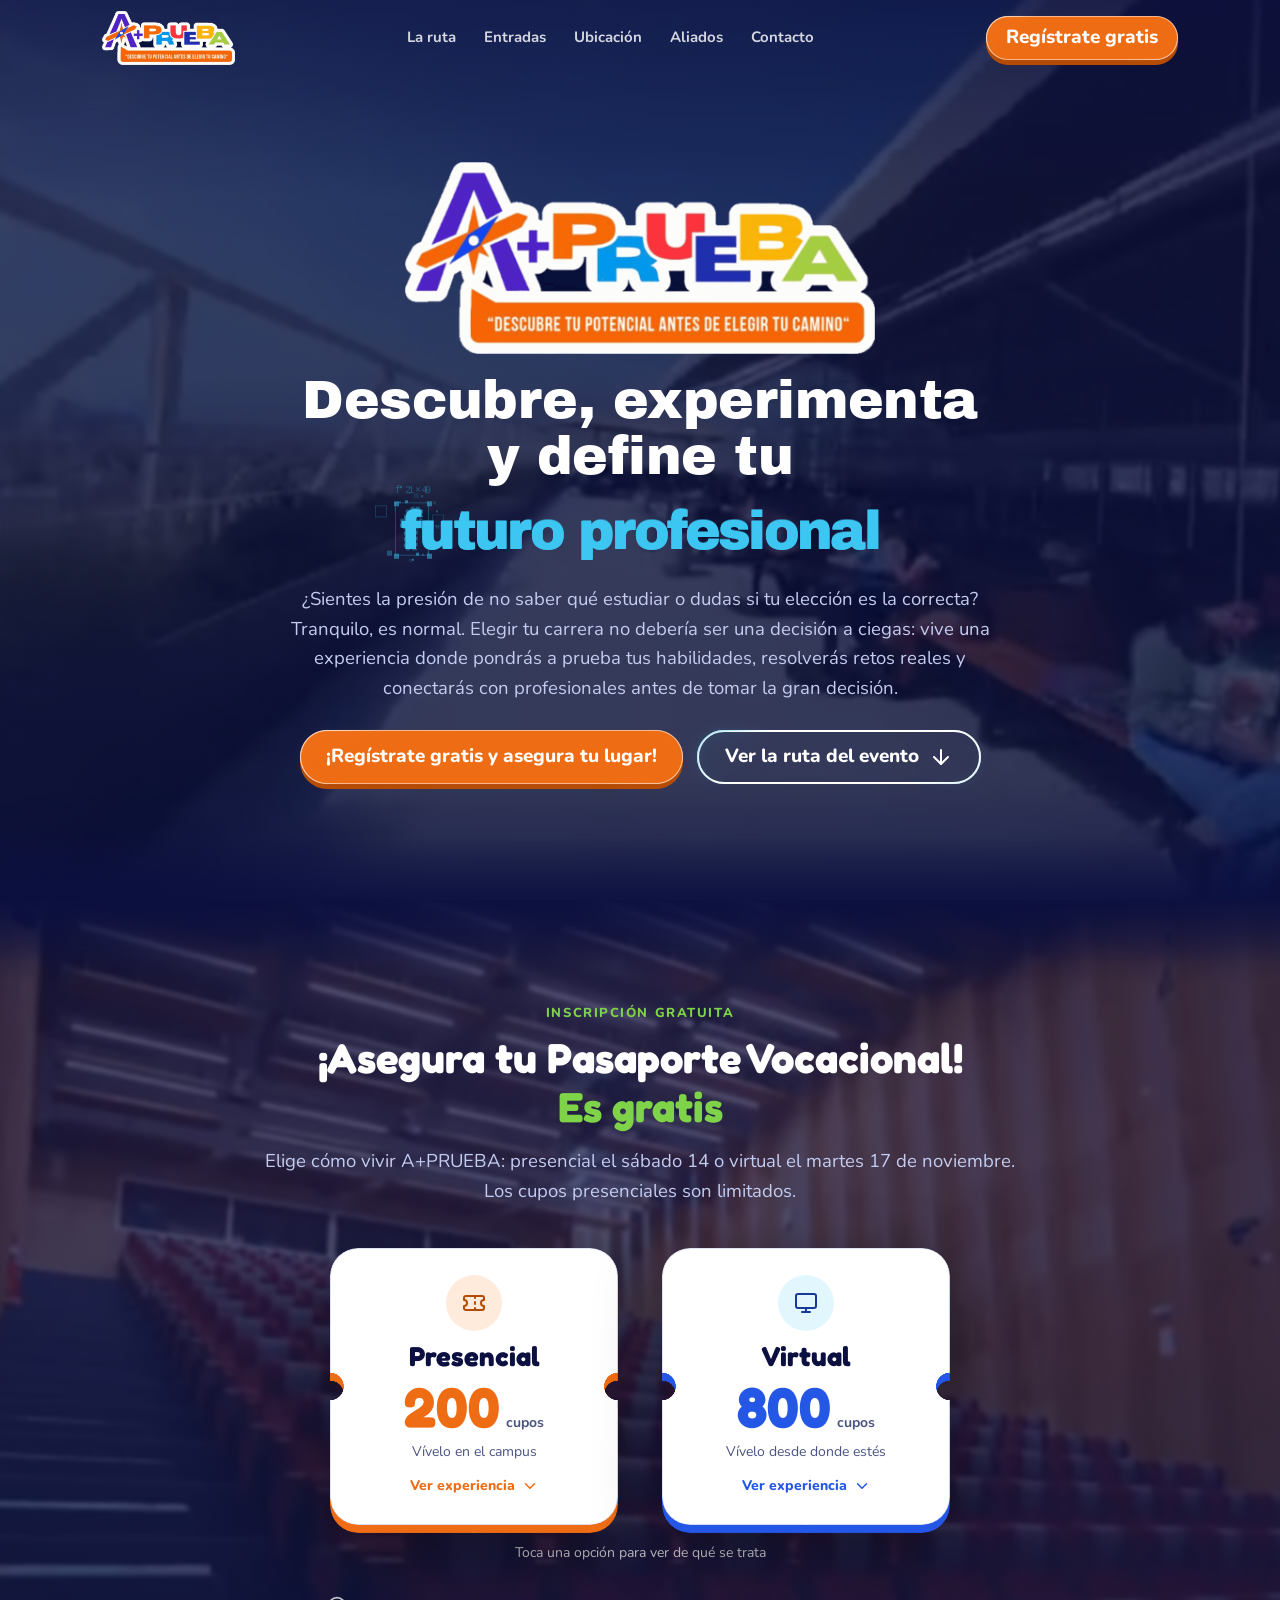
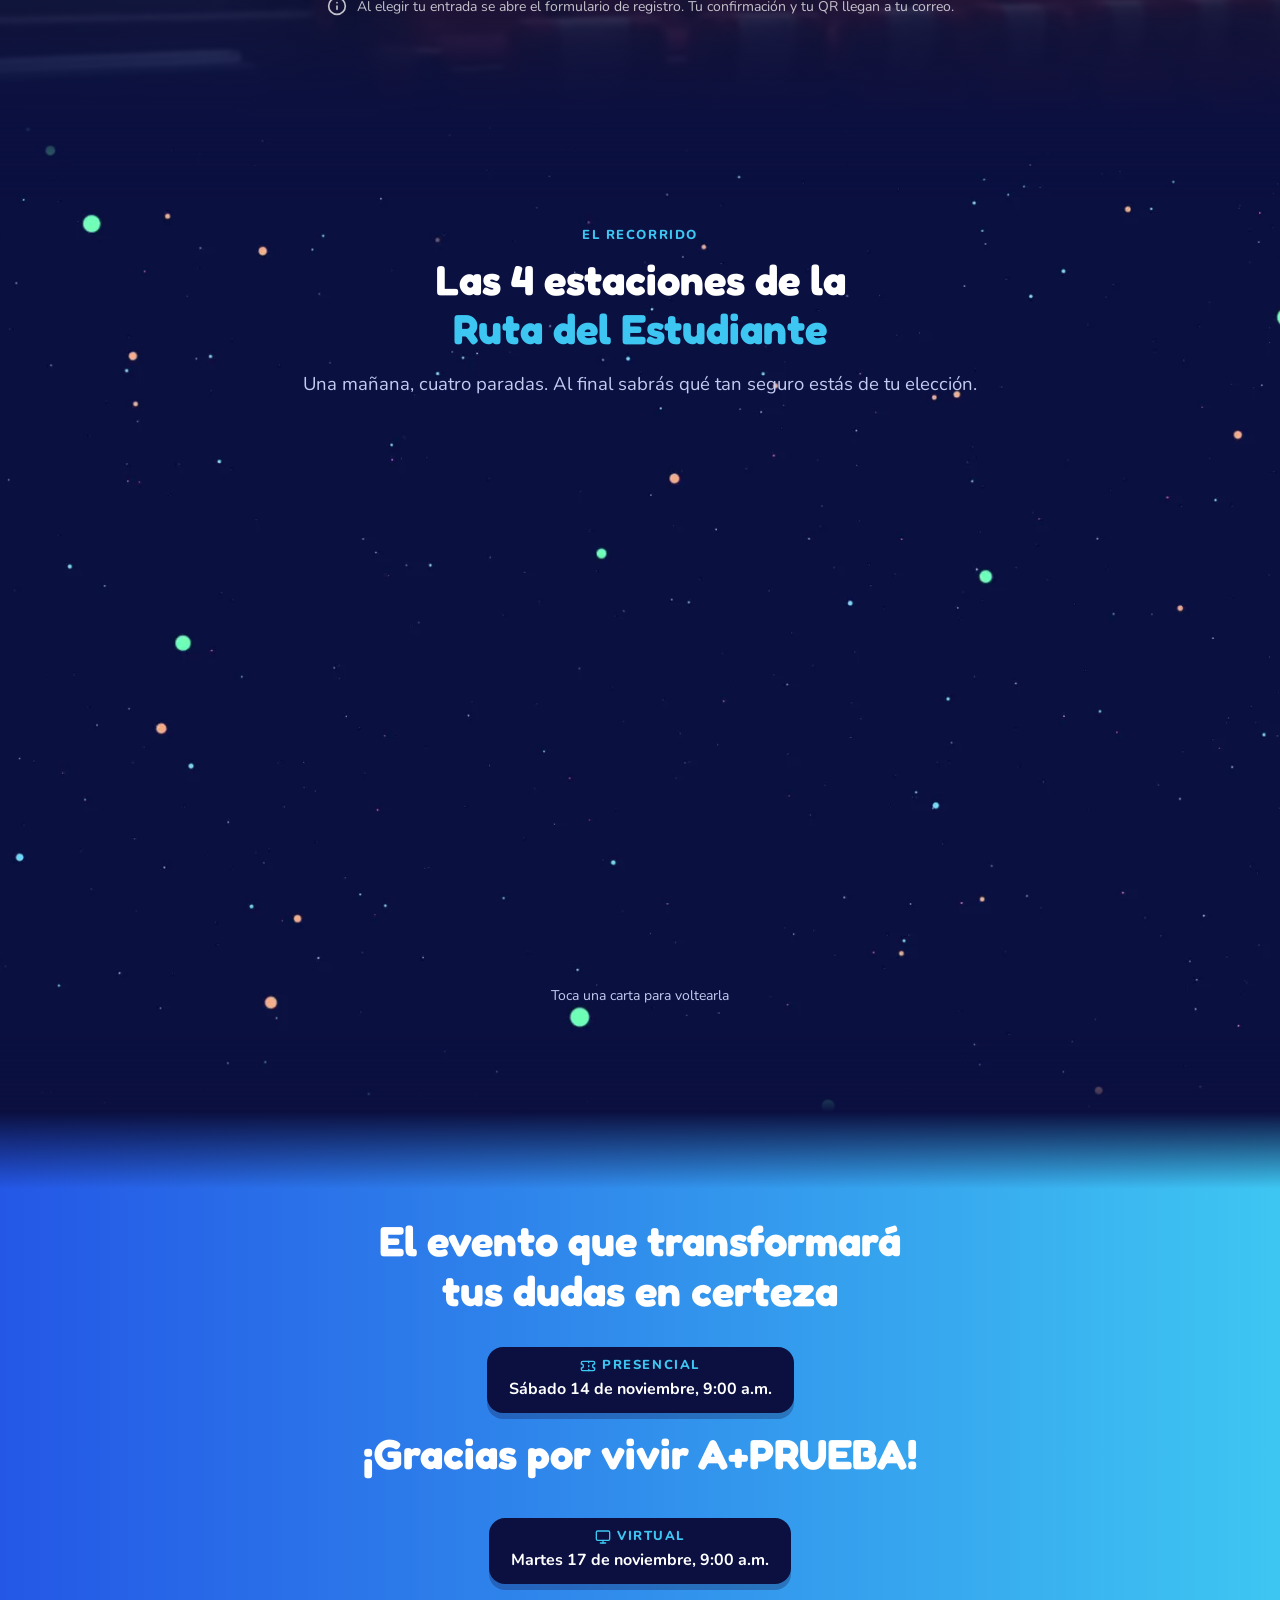
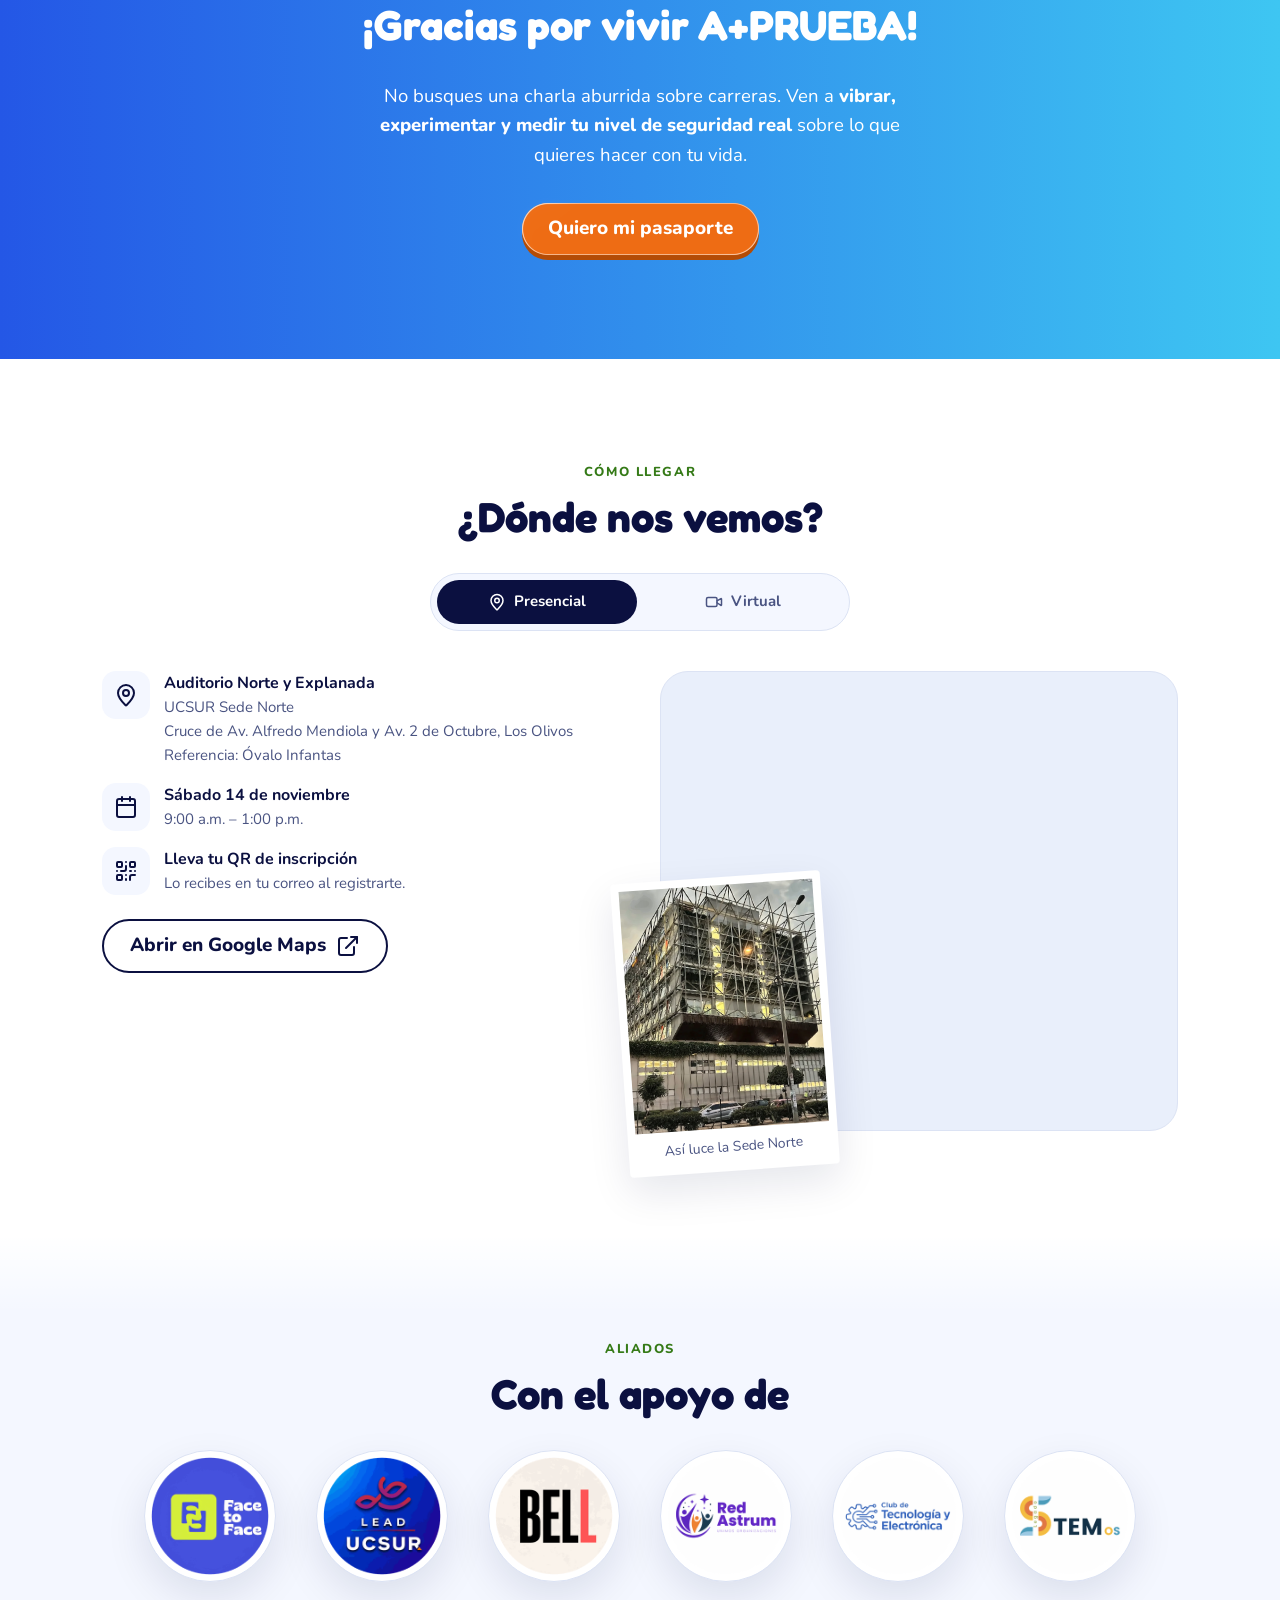
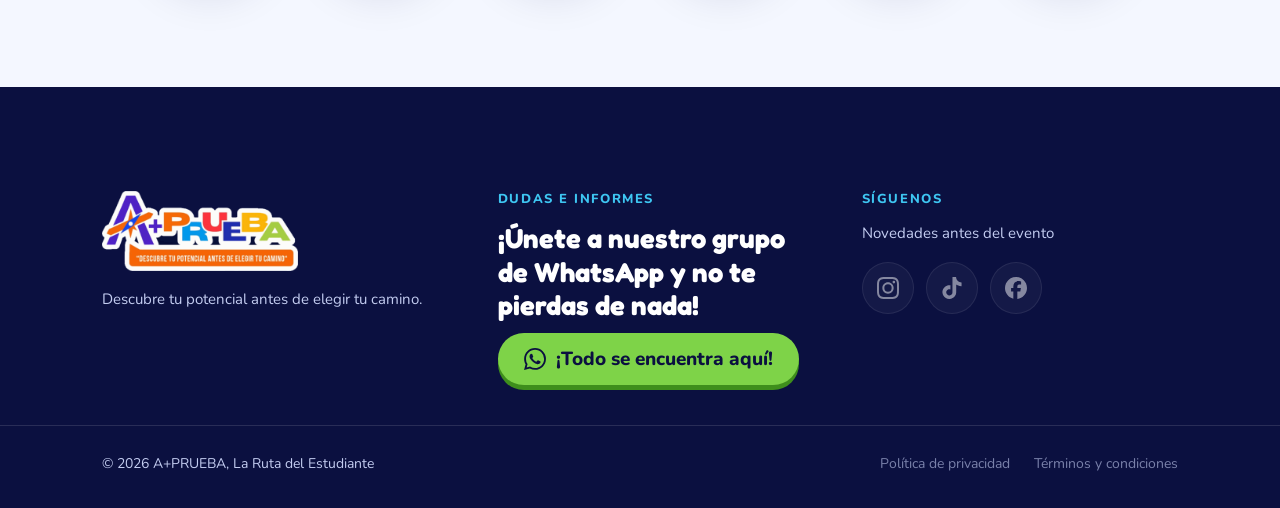
==== commit 7de36bd7: ""futuro profesional" con las letras técnicas de TechText (React Bits, portado) - js/rotulo.js: TechT" ====
--- a/index.html
+++ b/index.html
@@ -98,7 +98,7 @@
 
       <h1 class="hero__h1 archivo-black-regular" id="hero-titulo">
         <img class="hero__logo" src="assets/logos/aprueba.png" alt="A+PRUEBA" width="470" height="192" fetchpriority="high" decoding="async">
-        <span class="hero__frase">Descubre, experimenta y define tu <span class="resalte-celeste">futuro profesional</span></span>
+        <span class="hero__frase">Descubre, experimenta y define tu <span class="resalte-celeste hero__tech">futuro profesional</span></span>
       </h1>
 
       <p class="hero__sub lead solo-escritorio">¿Sientes la presión de no saber qué estudiar o dudas si tu elección es la correcta? Tranquilo, es normal. Elegir tu carrera no debería ser una decisión a ciegas: vive una experiencia donde pondrás a prueba tus habilidades, resolverás retos reales y conectarás con profesionales antes de tomar la gran decisión.</p>
--- a/css/styles.css
+++ b/css/styles.css
@@ -453,10 +453,35 @@
   letter-spacing: -0.01em;
 }
 .hero__logo { width: 260px; height: auto; }
-.hero__frase { display: block; }
+.hero__frase { display: block; text-wrap: balance; }
 /* js/hero.js divide el título en palabras enteras (nunca se parten entre líneas) */
 .hero__palabra { display: inline-block; }
 .hero__palabra--resalte { color: var(--celeste-400); }
+
+/* "futuro profesional" va en su propia línea, con las letras técnicas de
+   js/rotulo.js (TechText). Con el espaciado de TechText (-0.05em) la frase mide
+   8.8em: entra en una línea desde 360px; en pantallas más angostas la letra baja.
+   El lienzo sobresale de la línea para el marco, las etiquetas y las partículas;
+   el texto del HTML se esconde (opacity, sigue para lectores de pantalla) recién
+   cuando el canvas lo dibujó. El margen de arriba deja lugar a la etiqueta con
+   las medidas de la letra, que si no pisaba la línea de arriba. */
+.hero__tech {
+  position: relative;
+  display: block;
+  margin-top: .35em;
+  white-space: nowrap;
+  letter-spacing: -0.05em;
+  font-size: min(1em, calc((100vw - 40px) / 8.9));
+}
+.hero__tech--lienzo .hero__tech-texto { opacity: 0; }
+/* .05em más abajo: el canvas centra la tinta y el HTML la línea, y así la frase
+   cae donde estaba el texto (medido en Chrome y WebKit: 2 a 3px) */
+.hero__tech-lienzo.tech-text {
+  position: absolute;
+  inset: calc(.05em - 36px) -24px calc(-36px - .05em);
+  width: auto;
+  height: auto;
+}
 .hero__sub { max-width: 720px; color: var(--tinta-sobre-oscuro); }
 
 .hero__botones {
@@ -1555,3 +1580,22 @@
   height: 0;
   overflow: hidden;
 }
+
+
+/* ===========================================================
+   Letras técnicas (js/rotulo.js, TechText de React Bits)
+   El CSS del original, tal cual
+   =========================================================== */
+.tech-text {
+  position: relative;
+  width: 100%;
+  height: 100%;
+  touch-action: pan-y;
+  user-select: none;
+}
+
+.tech-text-canvas {
+  display: block;
+  width: 100%;
+  height: 100%;
+}
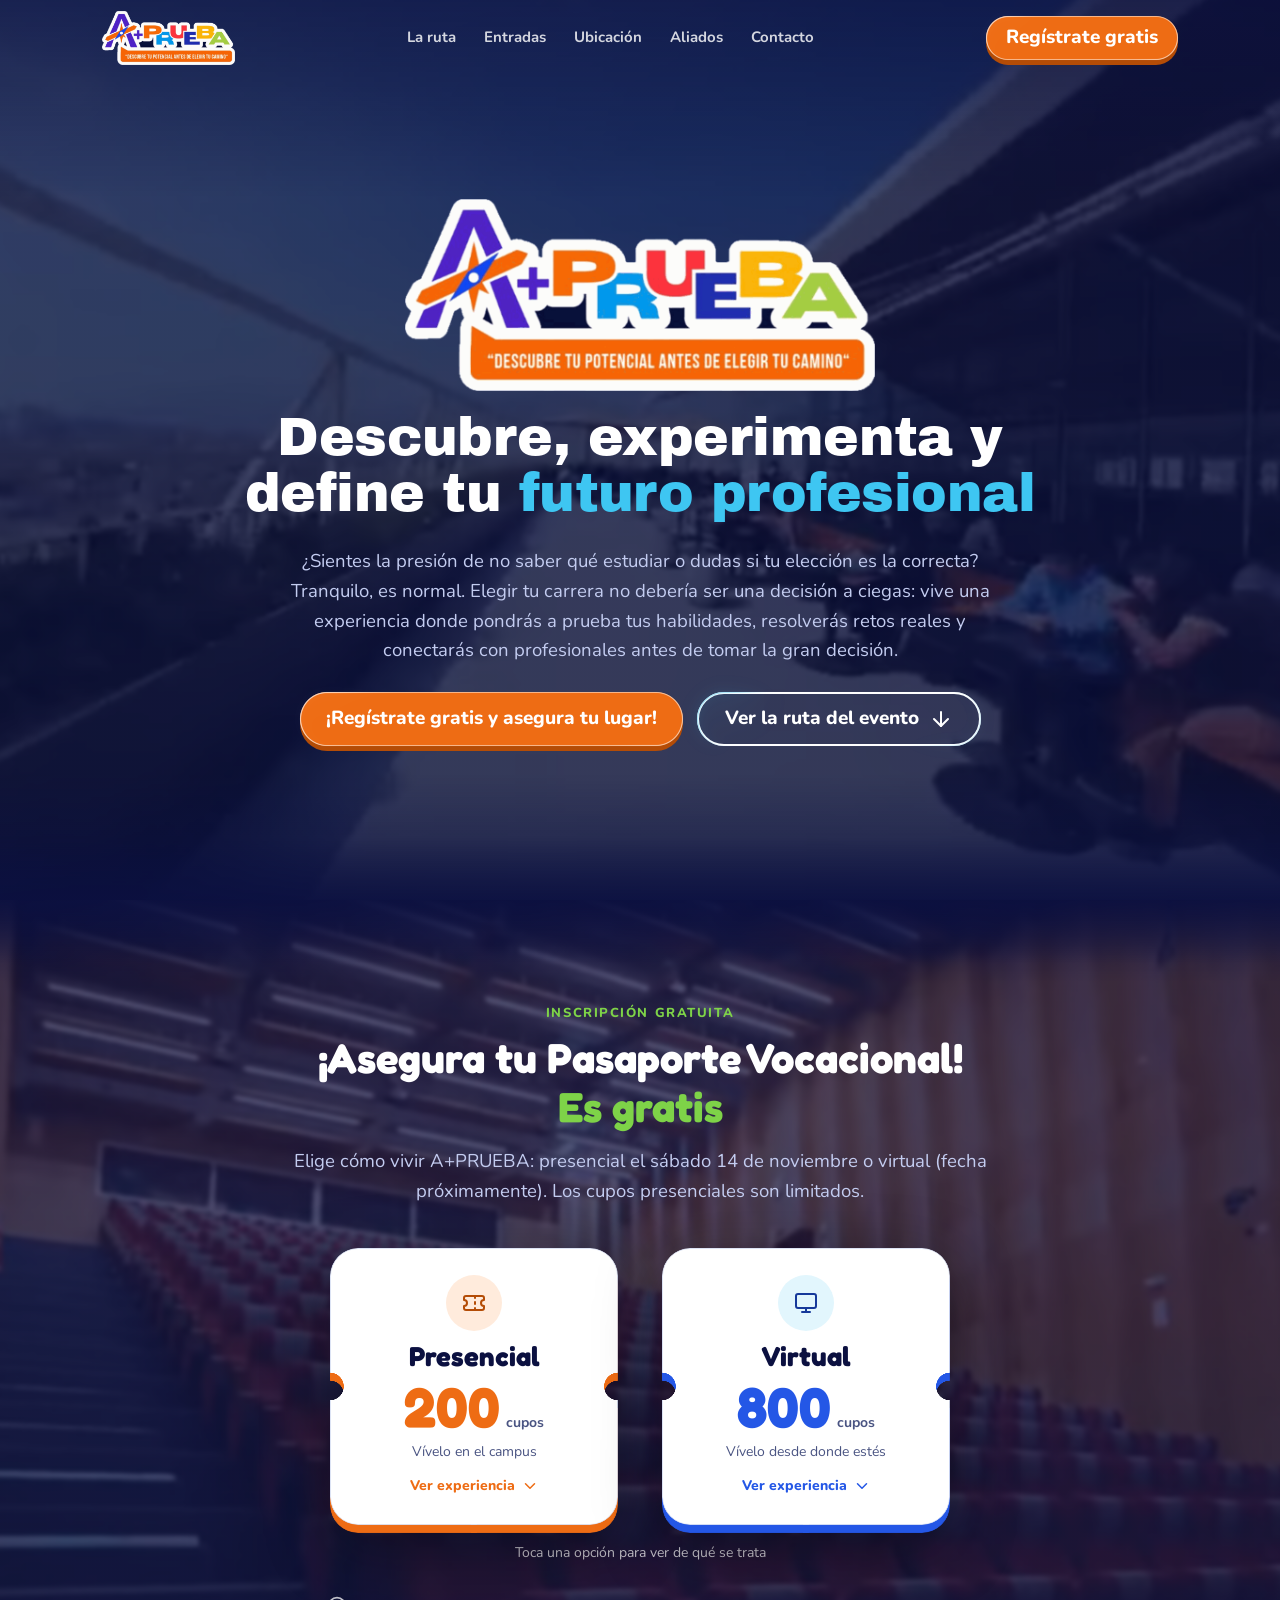
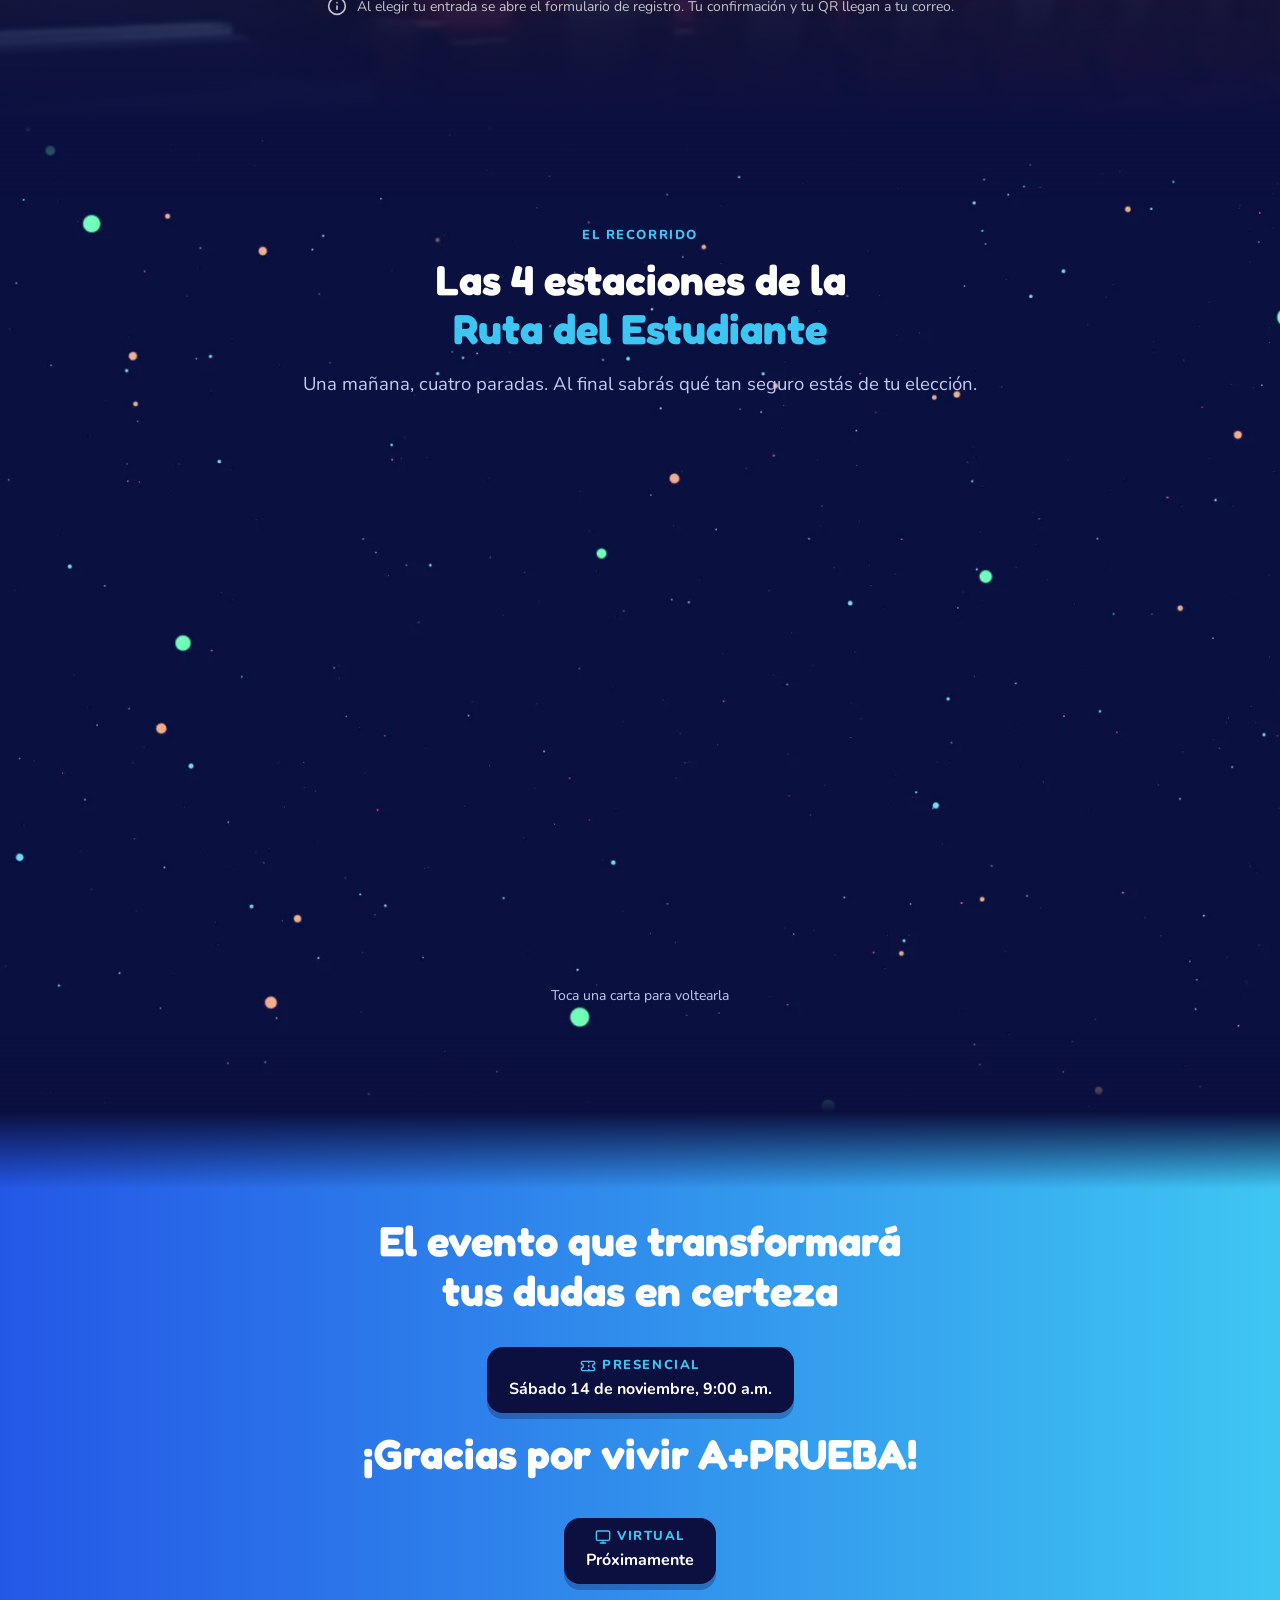
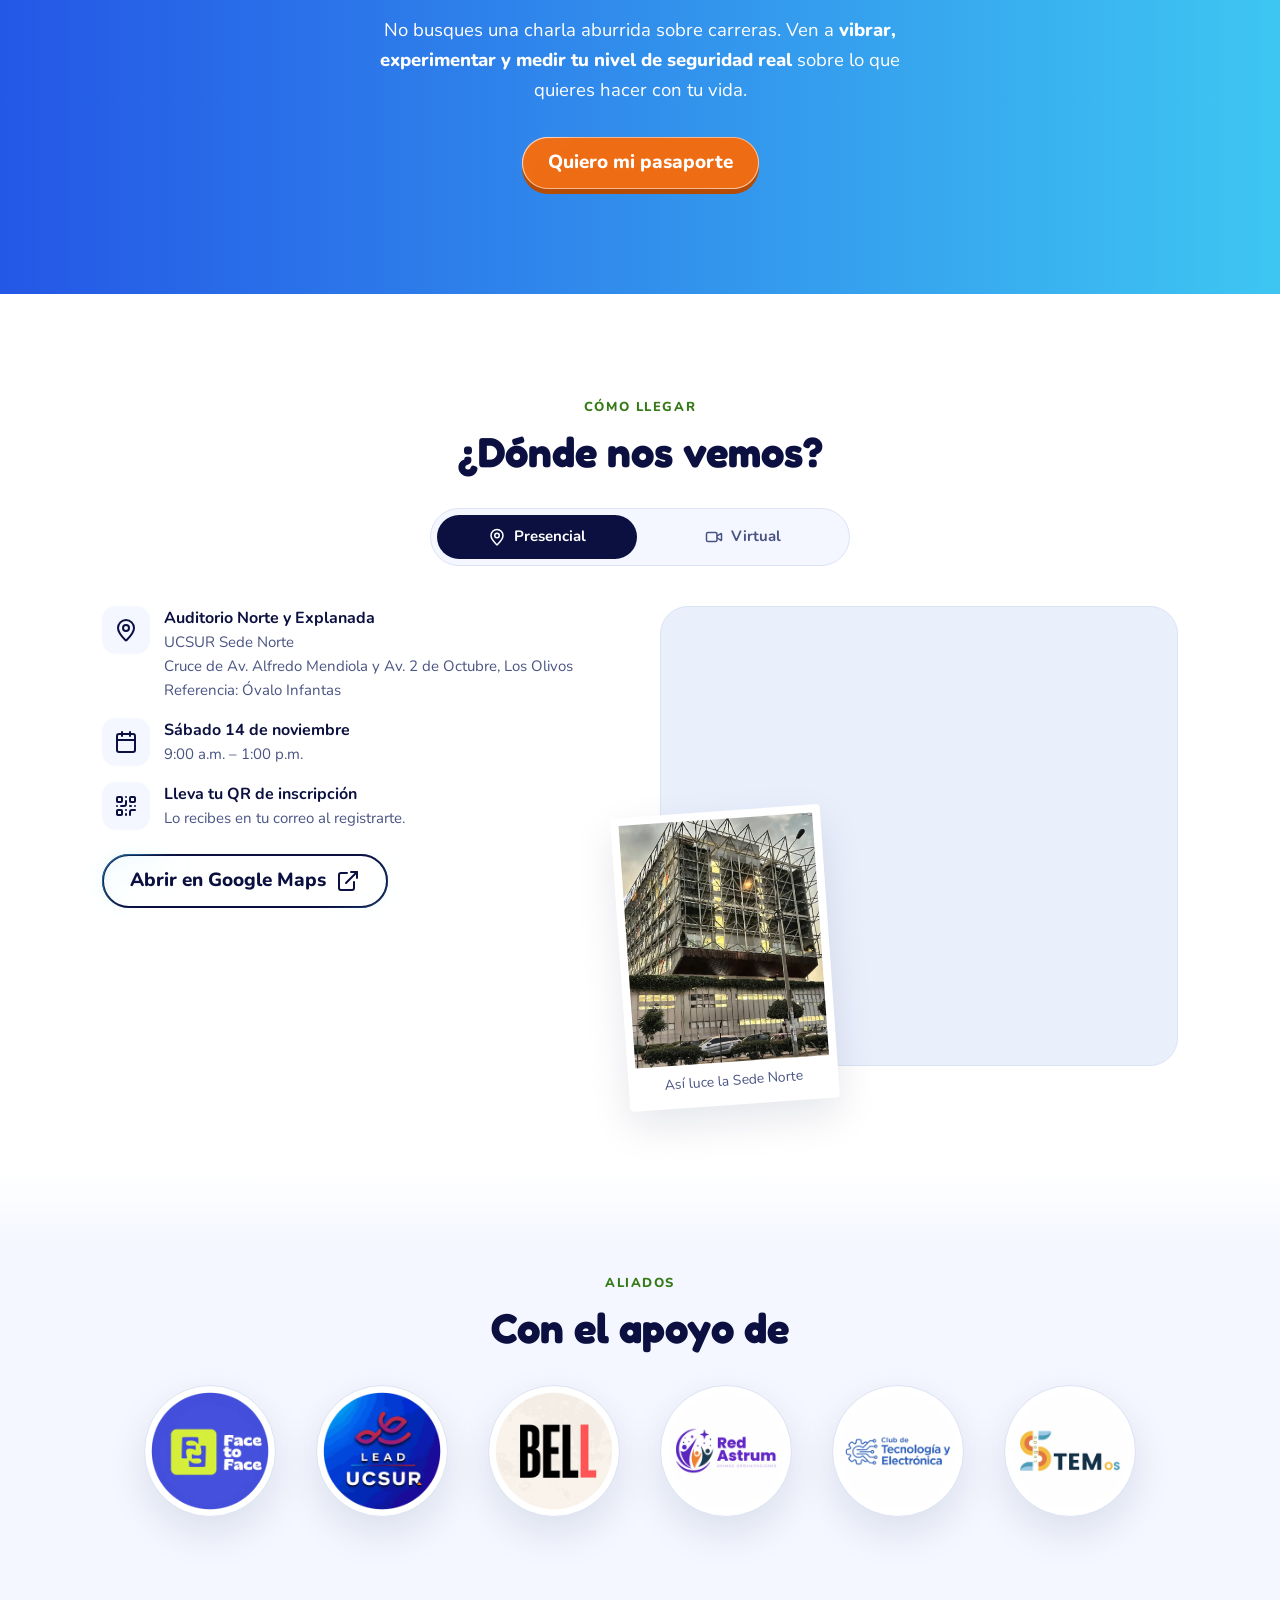
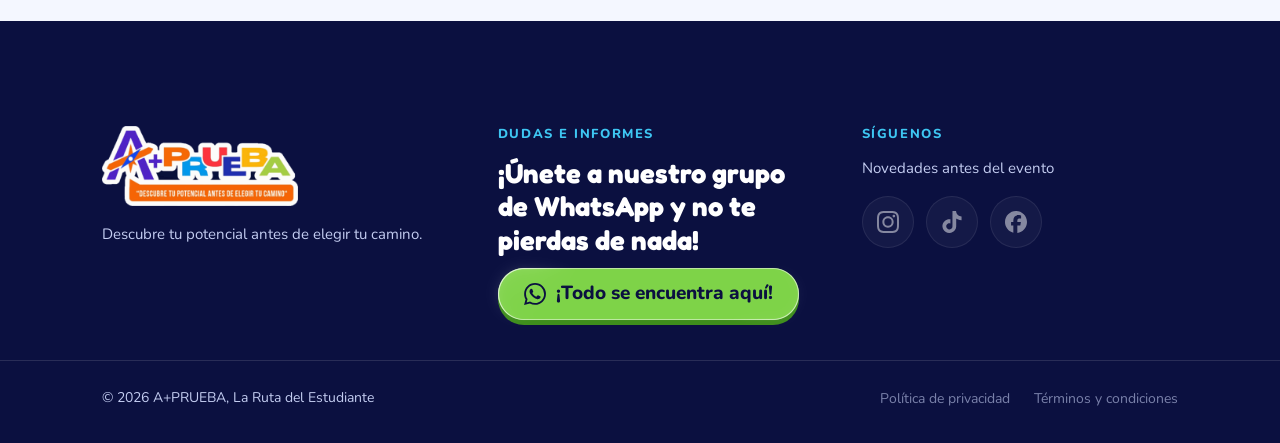
==== commit 9a224f48: "Sin TechText en "futuro profesional" y la fecha virtual pasa a "próximamente" - Se deshace 7de36bd: " ====
--- a/index.html
+++ b/index.html
@@ -3,29 +3,29 @@
 <head>
 <meta charset="utf-8">
 <meta name="viewport" content="width=device-width, initial-scale=1">
-<title>A+PRUEBA | La Ruta del Estudiante, 14 y 17 de noviembre</title>
-<meta name="description" content="Descubre, experimenta y define tu futuro profesional. Evento gratuito para escolares: presencial el sábado 14 de noviembre en UCSUR Sede Norte o virtual el martes 17, a las 9:00 a.m.">
+<title>A+PRUEBA | La Ruta del Estudiante, 14 de noviembre</title>
+<meta name="description" content="Descubre, experimenta y define tu futuro profesional. Evento gratuito para escolares: presencial el sábado 14 de noviembre en UCSUR Sede Norte, a las 9:00 a.m. La fecha virtual, próximamente.">
 <meta name="theme-color" content="#0B1040">
 <link rel="icon" href="favicon.svg" type="image/svg+xml">
 
 <meta property="og:type" content="website">
 <meta property="og:locale" content="es_PE">
-<meta property="og:title" content="A+PRUEBA | La Ruta del Estudiante, 14 y 17 de noviembre">
-<meta property="og:description" content="Descubre, experimenta y define tu futuro profesional. Evento gratuito para escolares: presencial el sábado 14 de noviembre en UCSUR Sede Norte o virtual el martes 17, a las 9:00 a.m.">
+<meta property="og:title" content="A+PRUEBA | La Ruta del Estudiante, 14 de noviembre">
+<meta property="og:description" content="Descubre, experimenta y define tu futuro profesional. Evento gratuito para escolares: presencial el sábado 14 de noviembre en UCSUR Sede Norte, a las 9:00 a.m. La fecha virtual, próximamente.">
 <meta property="og:url" content="https://aprueba-jade.vercel.app/">
 <!-- Imagen para compartir (CAMBIOS-CARTAS-CONTADOR, Fase A): se genera con docs/og/og.html.
      WhatsApp y Facebook piden URL absolutas: si llega un dominio propio, cambiar og:url,
      og:image y twitter:image. Un nombre nuevo obliga a pedirla de nuevo (saltea la caché). -->
-<meta property="og:image" content="https://aprueba-jade.vercel.app/assets/og/og-aprueba-2.jpg">
+<meta property="og:image" content="https://aprueba-jade.vercel.app/assets/og/og-aprueba-3.jpg">
 <meta property="og:image:type" content="image/jpeg">
 <meta property="og:image:width" content="1200">
 <meta property="og:image:height" content="630">
-<meta property="og:image:alt" content="A+PRUEBA, La Ruta del Estudiante: presencial el sábado 14 y virtual el martes 17 de noviembre, 9:00 a.m. Gratis.">
+<meta property="og:image:alt" content="A+PRUEBA, La Ruta del Estudiante: presencial el sábado 14 de noviembre, 9:00 a.m. Virtual: próximamente. Gratis.">
 <meta name="twitter:card" content="summary_large_image">
-<meta name="twitter:title" content="A+PRUEBA | La Ruta del Estudiante, 14 y 17 de noviembre">
-<meta name="twitter:description" content="Descubre, experimenta y define tu futuro profesional. Evento gratuito para escolares: presencial el sábado 14 de noviembre en UCSUR Sede Norte o virtual el martes 17, a las 9:00 a.m.">
-<meta name="twitter:image" content="https://aprueba-jade.vercel.app/assets/og/og-aprueba-2.jpg">
-<meta name="twitter:image:alt" content="A+PRUEBA, La Ruta del Estudiante: presencial el sábado 14 y virtual el martes 17 de noviembre, 9:00 a.m. Gratis.">
+<meta name="twitter:title" content="A+PRUEBA | La Ruta del Estudiante, 14 de noviembre">
+<meta name="twitter:description" content="Descubre, experimenta y define tu futuro profesional. Evento gratuito para escolares: presencial el sábado 14 de noviembre en UCSUR Sede Norte, a las 9:00 a.m. La fecha virtual, próximamente.">
+<meta name="twitter:image" content="https://aprueba-jade.vercel.app/assets/og/og-aprueba-3.jpg">
+<meta name="twitter:image:alt" content="A+PRUEBA, La Ruta del Estudiante: presencial el sábado 14 de noviembre, 9:00 a.m. Virtual: próximamente. Gratis.">
 
 <link rel="preconnect" href="https://fonts.googleapis.com">
 <link rel="preconnect" href="https://fonts.gstatic.com" crossorigin>
@@ -98,7 +98,7 @@
 
       <h1 class="hero__h1 archivo-black-regular" id="hero-titulo">
         <img class="hero__logo" src="assets/logos/aprueba.png" alt="A+PRUEBA" width="470" height="192" fetchpriority="high" decoding="async">
-        <span class="hero__frase">Descubre, experimenta y define tu <span class="resalte-celeste hero__tech">futuro profesional</span></span>
+        <span class="hero__frase">Descubre, experimenta y define tu <span class="resalte-celeste">futuro profesional</span></span>
       </h1>
 
       <p class="hero__sub lead solo-escritorio">¿Sientes la presión de no saber qué estudiar o dudas si tu elección es la correcta? Tranquilo, es normal. Elegir tu carrera no debería ser una decisión a ciegas: vive una experiencia donde pondrás a prueba tus habilidades, resolverás retos reales y conectarás con profesionales antes de tomar la gran decisión.</p>
@@ -128,7 +128,7 @@
     <header class="encabezado">
       <p class="overline overline--verde">Inscripción gratuita</p>
       <h2 id="entradas-titulo">¡Asegura tu Pasaporte Vocacional!<br><span class="resalte-verde">Es gratis</span></h2>
-      <p class="lead lead--sobre-oscuro">Elige cómo vivir A+PRUEBA: presencial el sábado 14 o virtual el martes 17 de noviembre. Los cupos presenciales son limitados.</p>
+      <p class="lead lead--sobre-oscuro">Elige cómo vivir A+PRUEBA: presencial el sábado 14 de noviembre o virtual (fecha próximamente). Los cupos presenciales son limitados.</p>
     </header>
 
     <div class="entradas__selector">
@@ -218,7 +218,7 @@
               <ol class="pasos">
                 <li><span class="pasos__num">1</span><span class="pasos__texto">Regístrate gratis con tus datos.</span></li>
                 <li><span class="pasos__num">2</span><span class="pasos__texto">Recibe tu enlace privado en tu correo.</span></li>
-                <li><span class="pasos__num">3</span><span class="pasos__texto">Conéctate el martes 17 de noviembre a las 9:00 a.m.</span></li>
+                <li><span class="pasos__num">3</span><span class="pasos__texto">Conéctate el día del evento (fecha próximamente).</span></li>
               </ol>
               <button class="boton boton--azul boton--ancho" type="button" data-luma="virtual" disabled>Inscripciones muy pronto</button>
               <p class="panel-entrada__nota small">Recibirás el enlace privado de acceso en tu correo</p>
@@ -336,9 +336,10 @@
       <div class="contador__fecha" data-sesion="virtual">
         <p class="contador__cuando">
           <span class="contador__modalidad"><svg class="icono" viewBox="0 0 24 24" fill="none" stroke="currentColor" stroke-width="2" stroke-linecap="round" stroke-linejoin="round" aria-hidden="true"><rect width="20" height="14" x="2" y="3" rx="2"/><line x1="8" x2="16" y1="21" y2="21"/><line x1="12" x2="12" y1="17" y2="21"/></svg>Virtual</span>
-          <span class="contador__dia">Martes 17 de noviembre, 9:00 a.m.</span>
+          <span class="contador__dia">Próximamente</span>
         </p>
-        <div class="contador__cajas" aria-hidden="true">
+        <!-- Sin fecha todavía: las cajas quedan ocultas (hidden) hasta que CONFIG.evento.virtual tenga inicio -->
+        <div class="contador__cajas" aria-hidden="true" hidden>
           <div class="contador__caja"><span class="contador__num" data-unidad="dias">--</span><span class="contador__unidad">Días</span></div>
           <span class="contador__sep">:</span>
           <div class="contador__caja"><span class="contador__num" data-unidad="horas">--</span><span class="contador__unidad">Horas</span></div>
@@ -458,8 +459,8 @@
           <li class="dato">
             <span class="dato__icono"><svg class="icono" viewBox="0 0 24 24" fill="none" stroke="currentColor" stroke-width="2" stroke-linecap="round" stroke-linejoin="round" aria-hidden="true"><path d="M8 2v4"/><path d="M16 2v4"/><rect width="18" height="18" x="3" y="4" rx="2"/><path d="M3 10h18"/></svg></span>
             <span>
-              <span class="dato__titulo">Martes 17 de noviembre</span>
-              <span class="dato__texto">9:00 a.m. – 1:00 p.m.</span>
+              <span class="dato__titulo">Fecha: próximamente</span>
+              <span class="dato__texto">Horario por confirmar</span>
             </span>
           </li>
           <li class="dato">
--- a/css/styles.css
+++ b/css/styles.css
@@ -453,35 +453,10 @@
   letter-spacing: -0.01em;
 }
 .hero__logo { width: 260px; height: auto; }
-.hero__frase { display: block; text-wrap: balance; }
+.hero__frase { display: block; }
 /* js/hero.js divide el título en palabras enteras (nunca se parten entre líneas) */
 .hero__palabra { display: inline-block; }
 .hero__palabra--resalte { color: var(--celeste-400); }
-
-/* "futuro profesional" va en su propia línea, con las letras técnicas de
-   js/rotulo.js (TechText). Con el espaciado de TechText (-0.05em) la frase mide
-   8.8em: entra en una línea desde 360px; en pantallas más angostas la letra baja.
-   El lienzo sobresale de la línea para el marco, las etiquetas y las partículas;
-   el texto del HTML se esconde (opacity, sigue para lectores de pantalla) recién
-   cuando el canvas lo dibujó. El margen de arriba deja lugar a la etiqueta con
-   las medidas de la letra, que si no pisaba la línea de arriba. */
-.hero__tech {
-  position: relative;
-  display: block;
-  margin-top: .35em;
-  white-space: nowrap;
-  letter-spacing: -0.05em;
-  font-size: min(1em, calc((100vw - 40px) / 8.9));
-}
-.hero__tech--lienzo .hero__tech-texto { opacity: 0; }
-/* .05em más abajo: el canvas centra la tinta y el HTML la línea, y así la frase
-   cae donde estaba el texto (medido en Chrome y WebKit: 2 a 3px) */
-.hero__tech-lienzo.tech-text {
-  position: absolute;
-  inset: calc(.05em - 36px) -24px calc(-36px - .05em);
-  width: auto;
-  height: auto;
-}
 .hero__sub { max-width: 720px; color: var(--tinta-sobre-oscuro); }
 
 .hero__botones {
@@ -1580,22 +1555,3 @@
   height: 0;
   overflow: hidden;
 }
-
-
-/* ===========================================================
-   Letras técnicas (js/rotulo.js, TechText de React Bits)
-   El CSS del original, tal cual
-   =========================================================== */
-.tech-text {
-  position: relative;
-  width: 100%;
-  height: 100%;
-  touch-action: pan-y;
-  user-select: none;
-}
-
-.tech-text-canvas {
-  display: block;
-  width: 100%;
-  height: 100%;
-}
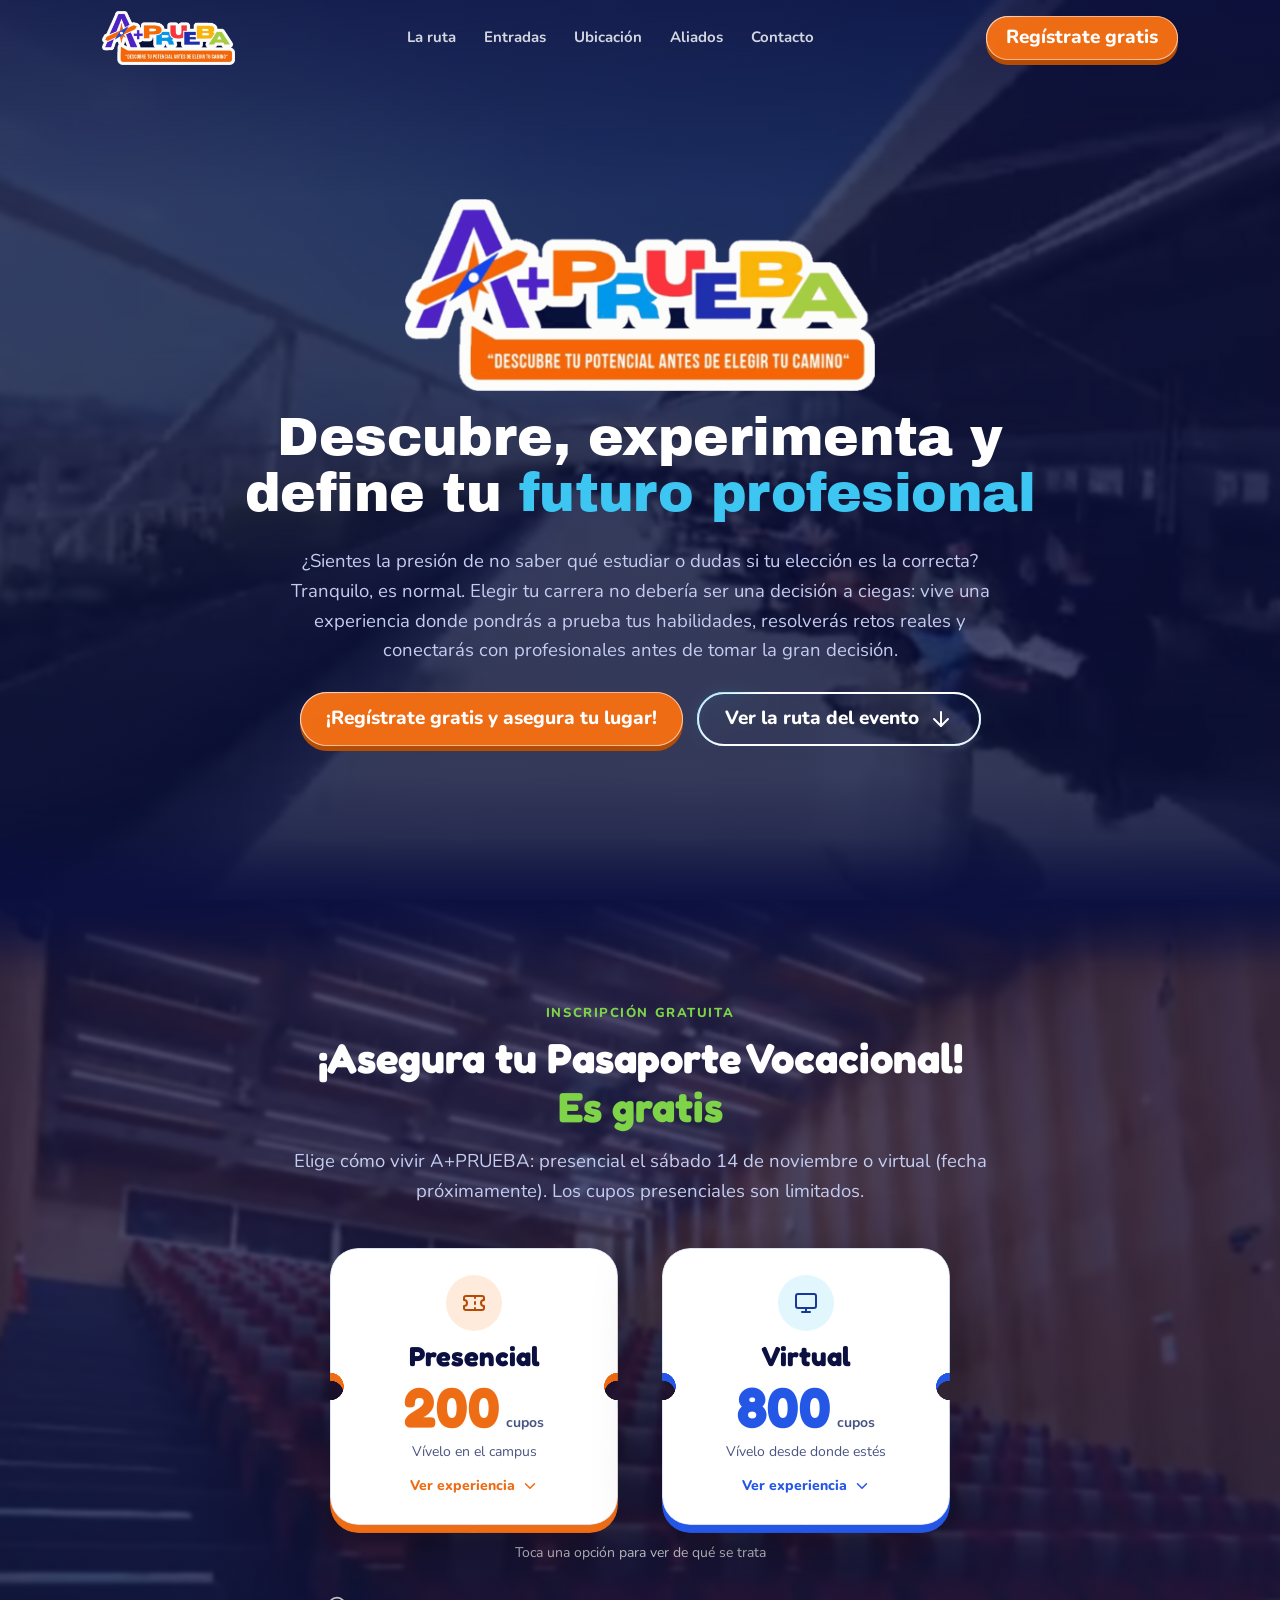
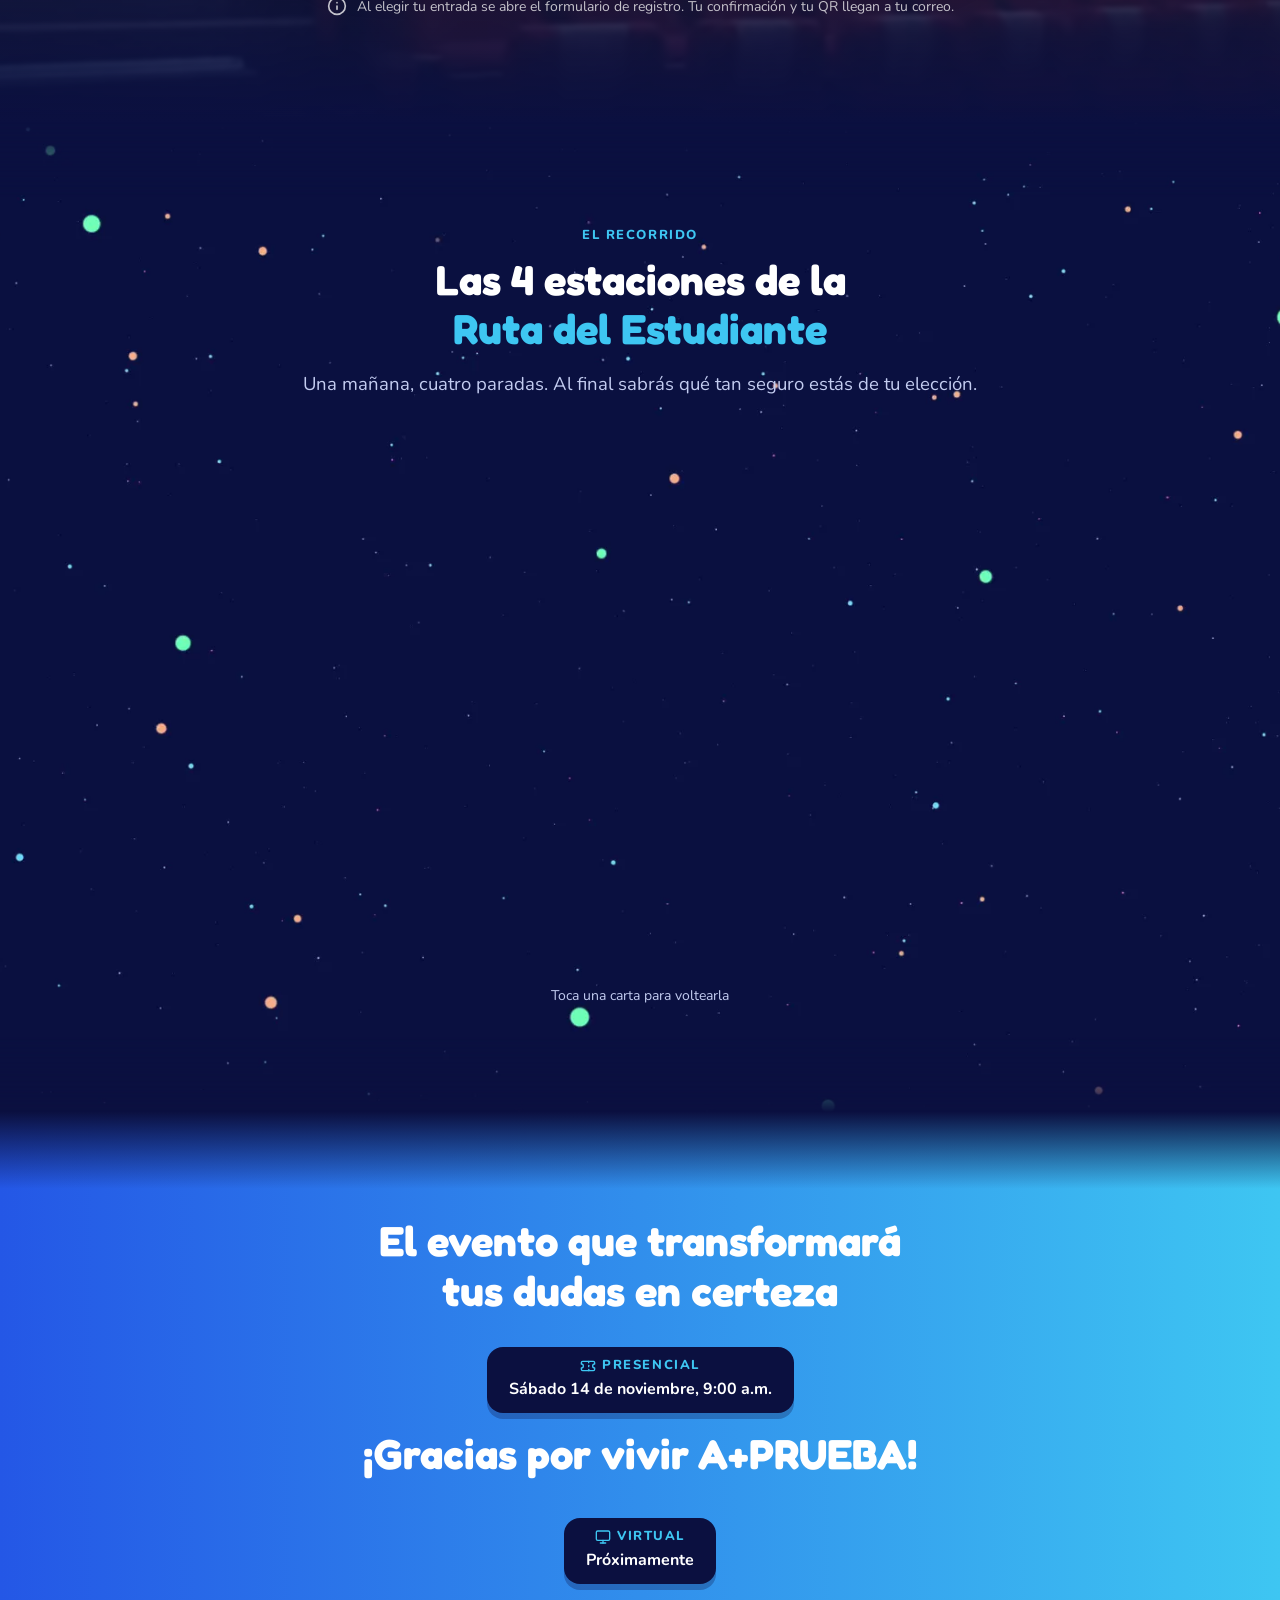
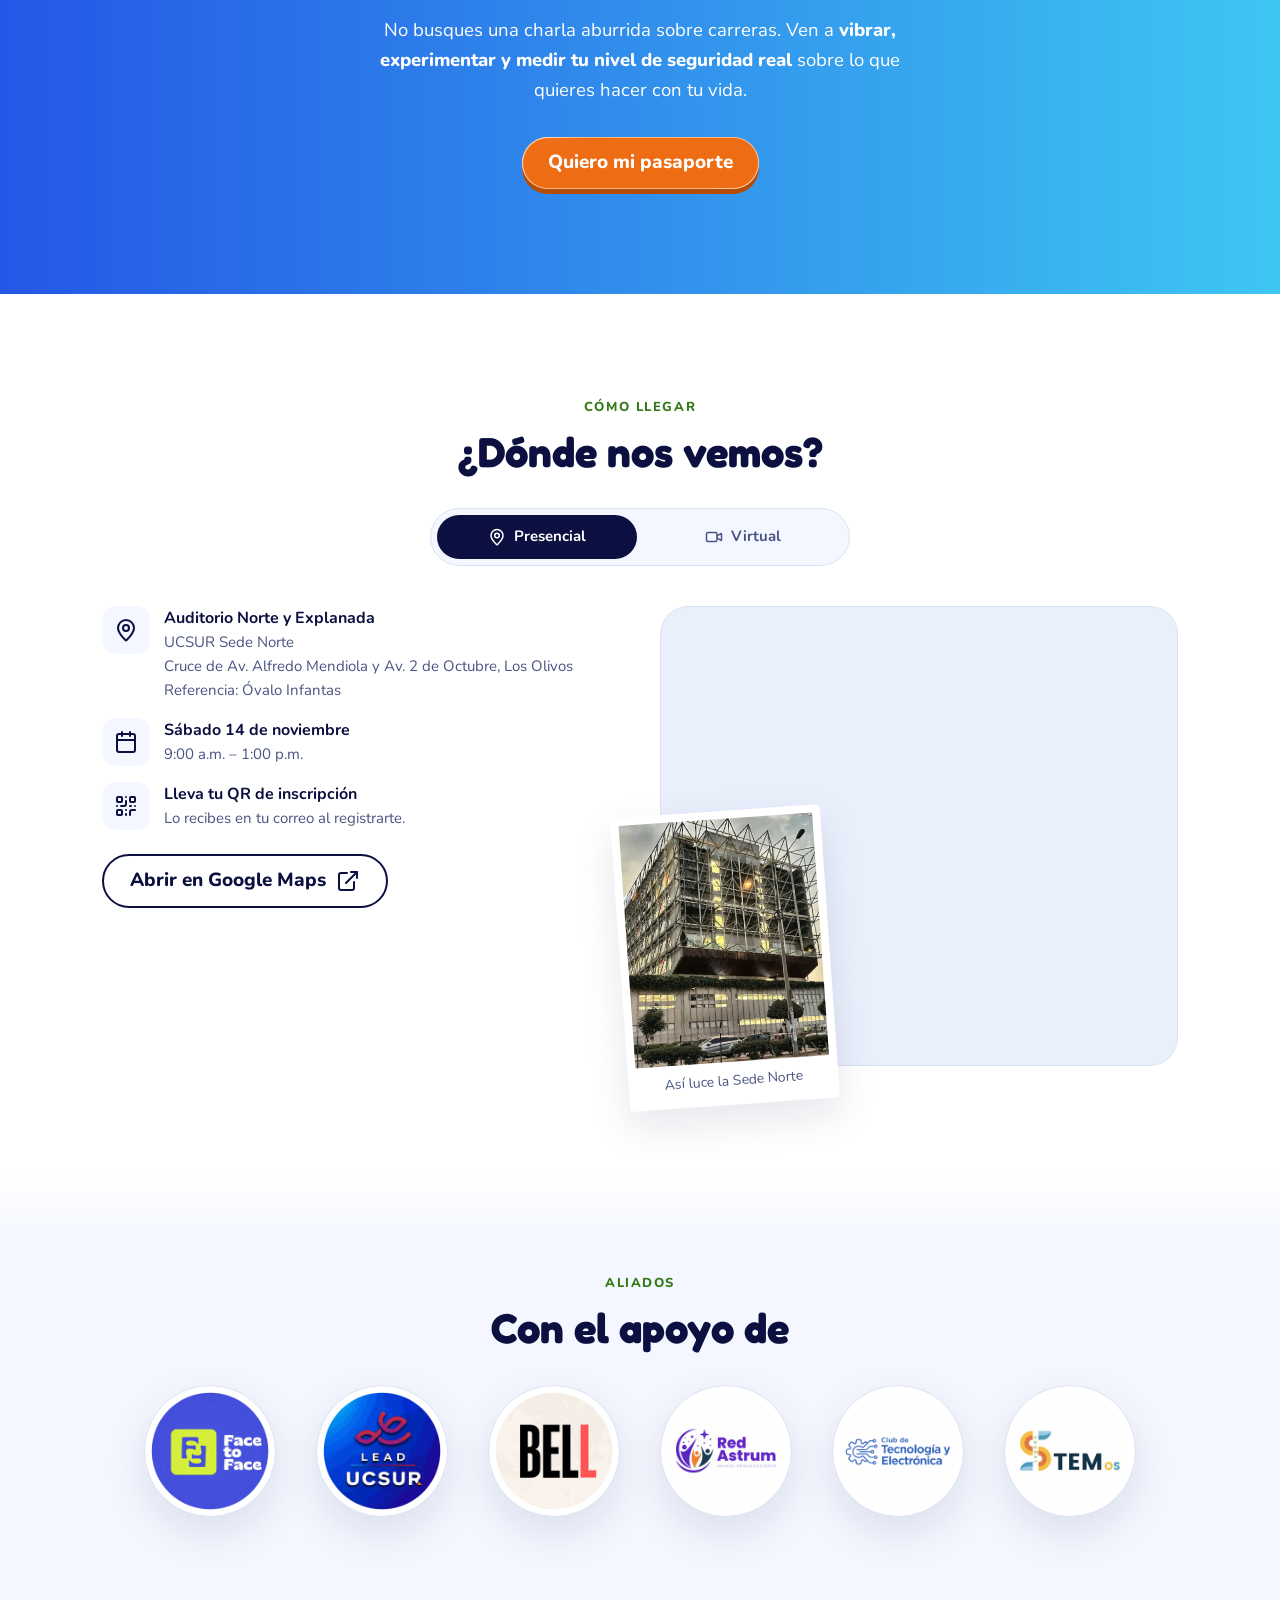
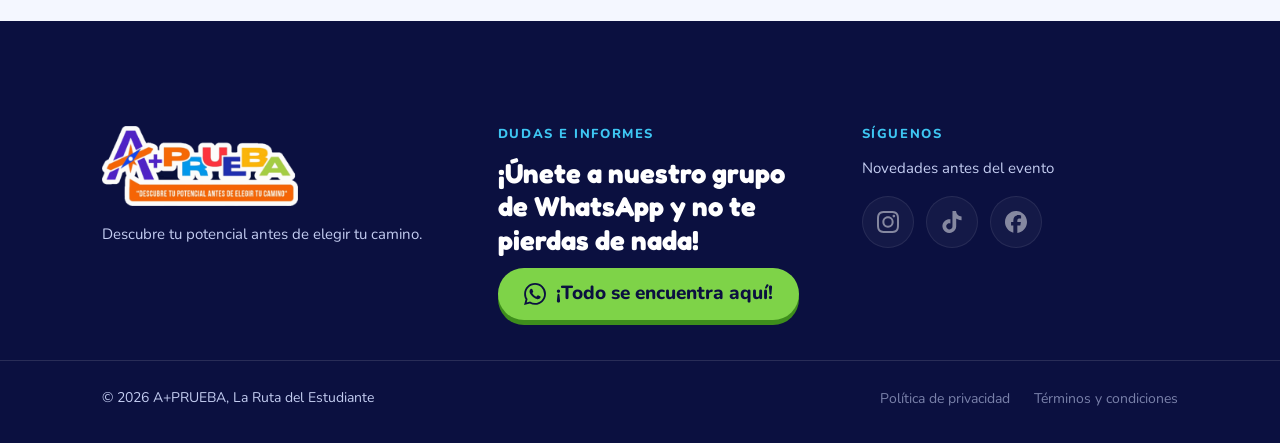
==== commit bac08df0: "Documentación en impersonal y sin los documentos de versiones - CLAUDE.md y docs/PROYECTO.md describ" ====
--- a/index.html
+++ b/index.html
@@ -13,7 +13,7 @@
 <meta property="og:title" content="A+PRUEBA | La Ruta del Estudiante, 14 de noviembre">
 <meta property="og:description" content="Descubre, experimenta y define tu futuro profesional. Evento gratuito para escolares: presencial el sábado 14 de noviembre en UCSUR Sede Norte, a las 9:00 a.m. La fecha virtual, próximamente.">
 <meta property="og:url" content="https://aprueba-jade.vercel.app/">
-<!-- Imagen para compartir (CAMBIOS-CARTAS-CONTADOR, Fase A): se genera con docs/og/og.html.
+<!-- Imagen para compartir: se genera con docs/og/og.html (ver CLAUDE.md, "Comandos").
      WhatsApp y Facebook piden URL absolutas: si llega un dominio propio, cambiar og:url,
      og:image y twitter:image. Un nombre nuevo obliga a pedirla de nuevo (saltea la caché). -->
 <meta property="og:image" content="https://aprueba-jade.vercel.app/assets/og/og-aprueba-3.jpg">
@@ -237,7 +237,7 @@
 </section>
 
 <section class="seccion seccion--oscura ruta" id="ruta" aria-labelledby="ruta-titulo">
-  <!-- Fondo: partículas de colores (CAMBIOS-PORTAL-FONDO, Fase A). El cuadro quieto va en un
+  <!-- Fondo: partículas de colores. El cuadro quieto va en un
        <img lazy> y no en poster, que se pediría con la página; queda solo con movimiento
        reducido o ahorro de datos. Solo MP4: ref=12 lo deja más liviano que un WebM. -->
   <img class="ruta__fondo" src="assets/video/fondo-ruta-poster.webp" alt="" width="1920" height="1080"
--- a/css/styles.css
+++ b/css/styles.css
@@ -391,7 +391,7 @@
 
 /* ---------------- Hero ----------------
    Pantalla completa con el video del campus de fondo y el texto centrado
-   (18 oct: sin el pasaporte y sin la ola de colores). */
+   (desde el 18 oct: sin el pasaporte y sin la ola de colores). */
 
 .hero {
   position: relative;
@@ -405,7 +405,7 @@
   overflow: hidden;
 }
 /* velo: más oscuro arriba (la nav). Abajo apenas se oscurece: el paso a
-   Entradas casi no se nota (18 oct) */
+   Entradas casi no se nota (desde el 18 oct) */
 .hero::before {
   content: "";
   position: absolute;
@@ -435,7 +435,7 @@
 }
 
 
-/* Título del hero en Archivo Black (CAMBIOS-RUTA-HERO §3): solo tiene peso 400,
+/* Título del hero en Archivo Black: solo tiene peso 400,
    así que nada de 700, que el navegador fingiría con una negrita falsa.
    Arial Black como respaldo: es igual de ancha y evita que el texto salte al cargar. */
 .archivo-black-regular {
@@ -472,7 +472,7 @@
 /* ---------------- Entradas ---------------- */
 
 /* Video del auditorio de fondo (.video-fondo), con un velo azul marino que
-   funde la sección con las oscuras de arriba y abajo (CAMBIOS-VIDEO-AGENDA §1). */
+   funde la sección con las oscuras de arriba y abajo. */
 .entradas::before {
   content: "";
   position: absolute;
--- a/css/motion.css
+++ b/css/motion.css
@@ -154,7 +154,7 @@
 }
 
 /* ===========================================================
-   Nav (CAMBIOS-INTERACCION §4)
+   Nav
    Enlaces: línea de 2px que crece desde el centro y texto a 1.06.
    Botón "Regístrate gratis": crece y menea en hover; late al clic
    (js/main.js agrega .late y baja a #entradas al terminar).
@@ -198,7 +198,7 @@
 }
 
 /* ===========================================================
-   Hero (CAMBIOS-RUTA-HERO §3, js/hero.js)
+   Hero (js/hero.js)
    Las palabras entran una vez. "futuro profesional" queda en celeste
    fijo: la ola y el brillo de colores se quitaron (18 oct).
    =========================================================== */
@@ -222,7 +222,7 @@
 }
 
 /* ===========================================================
-   Polaroid de la sede (CAMBIOS-RUTA-HERO §5)
+   Polaroid de la sede (Ubicación)
    En hover crece a 1.08, se endereza y menea una vez. El meneo
    arranca desde su giro de reposo (-4°), así no salta.
    =========================================================== */
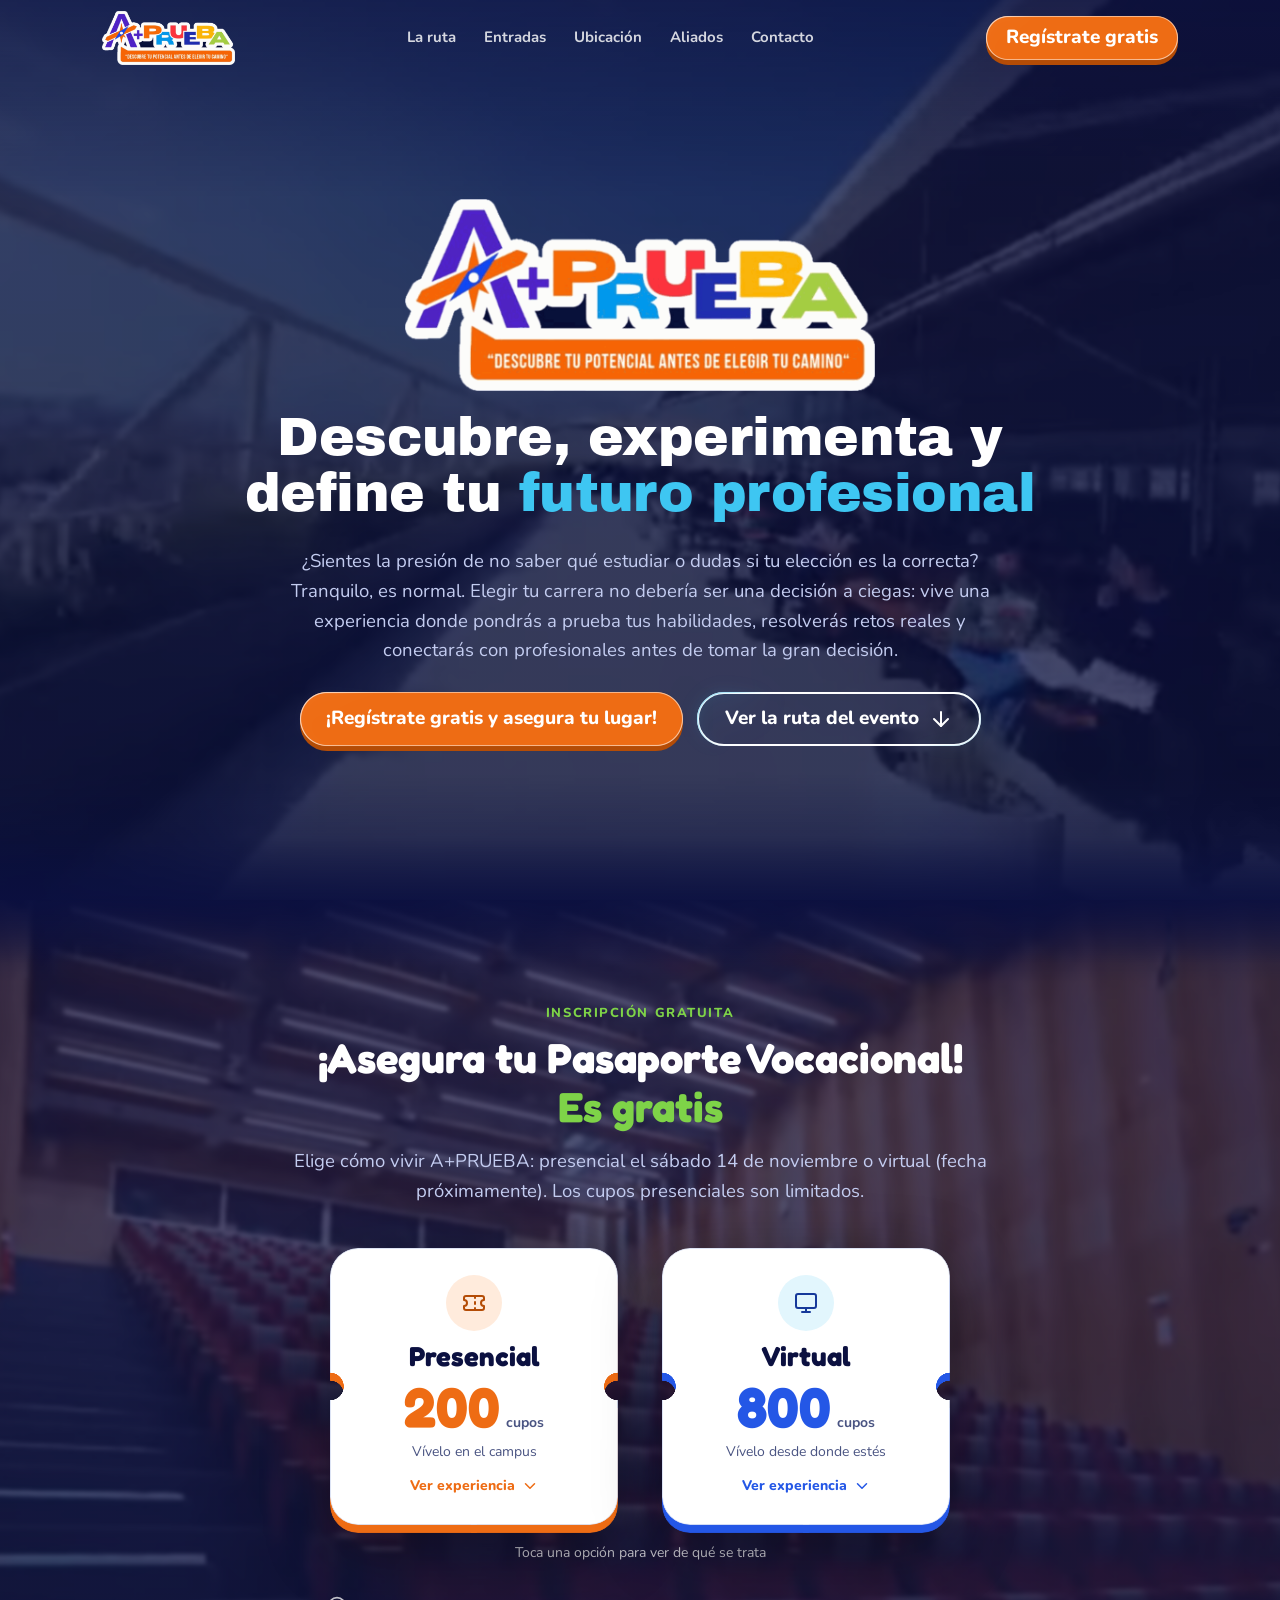
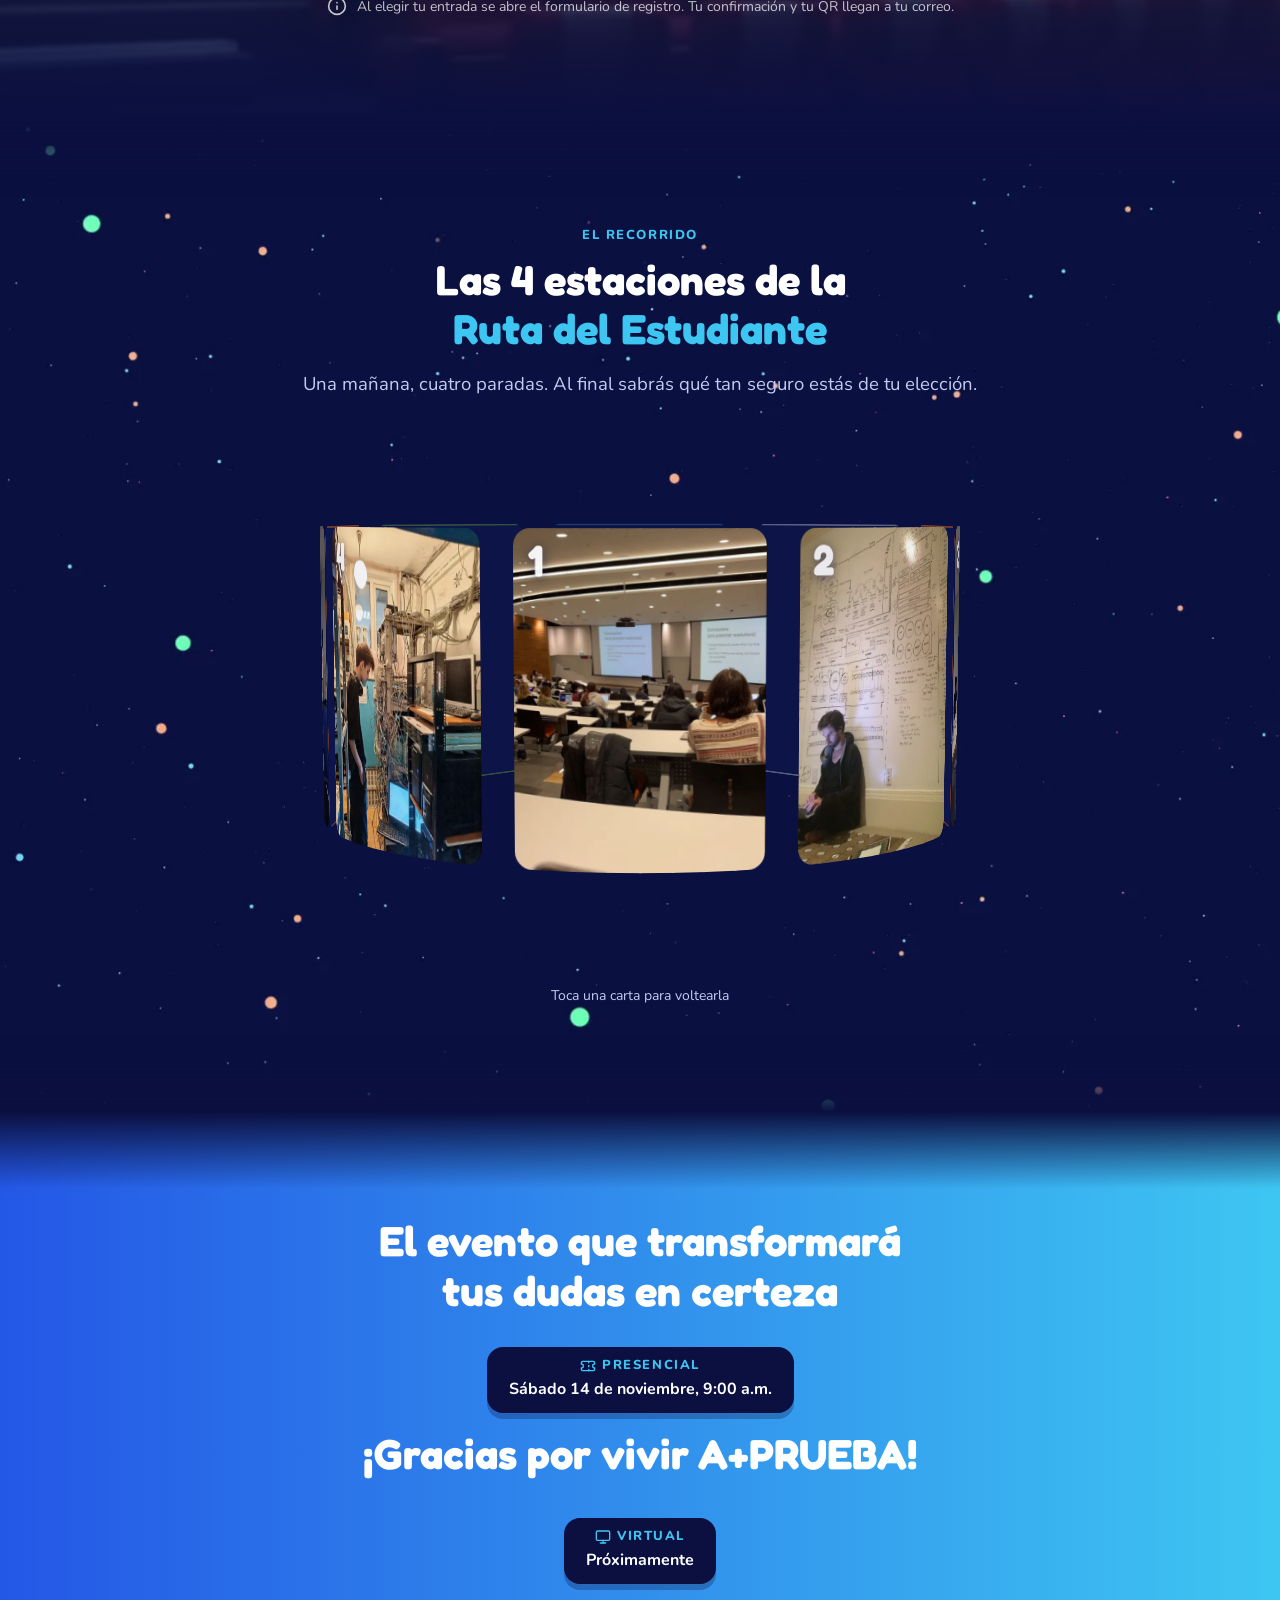
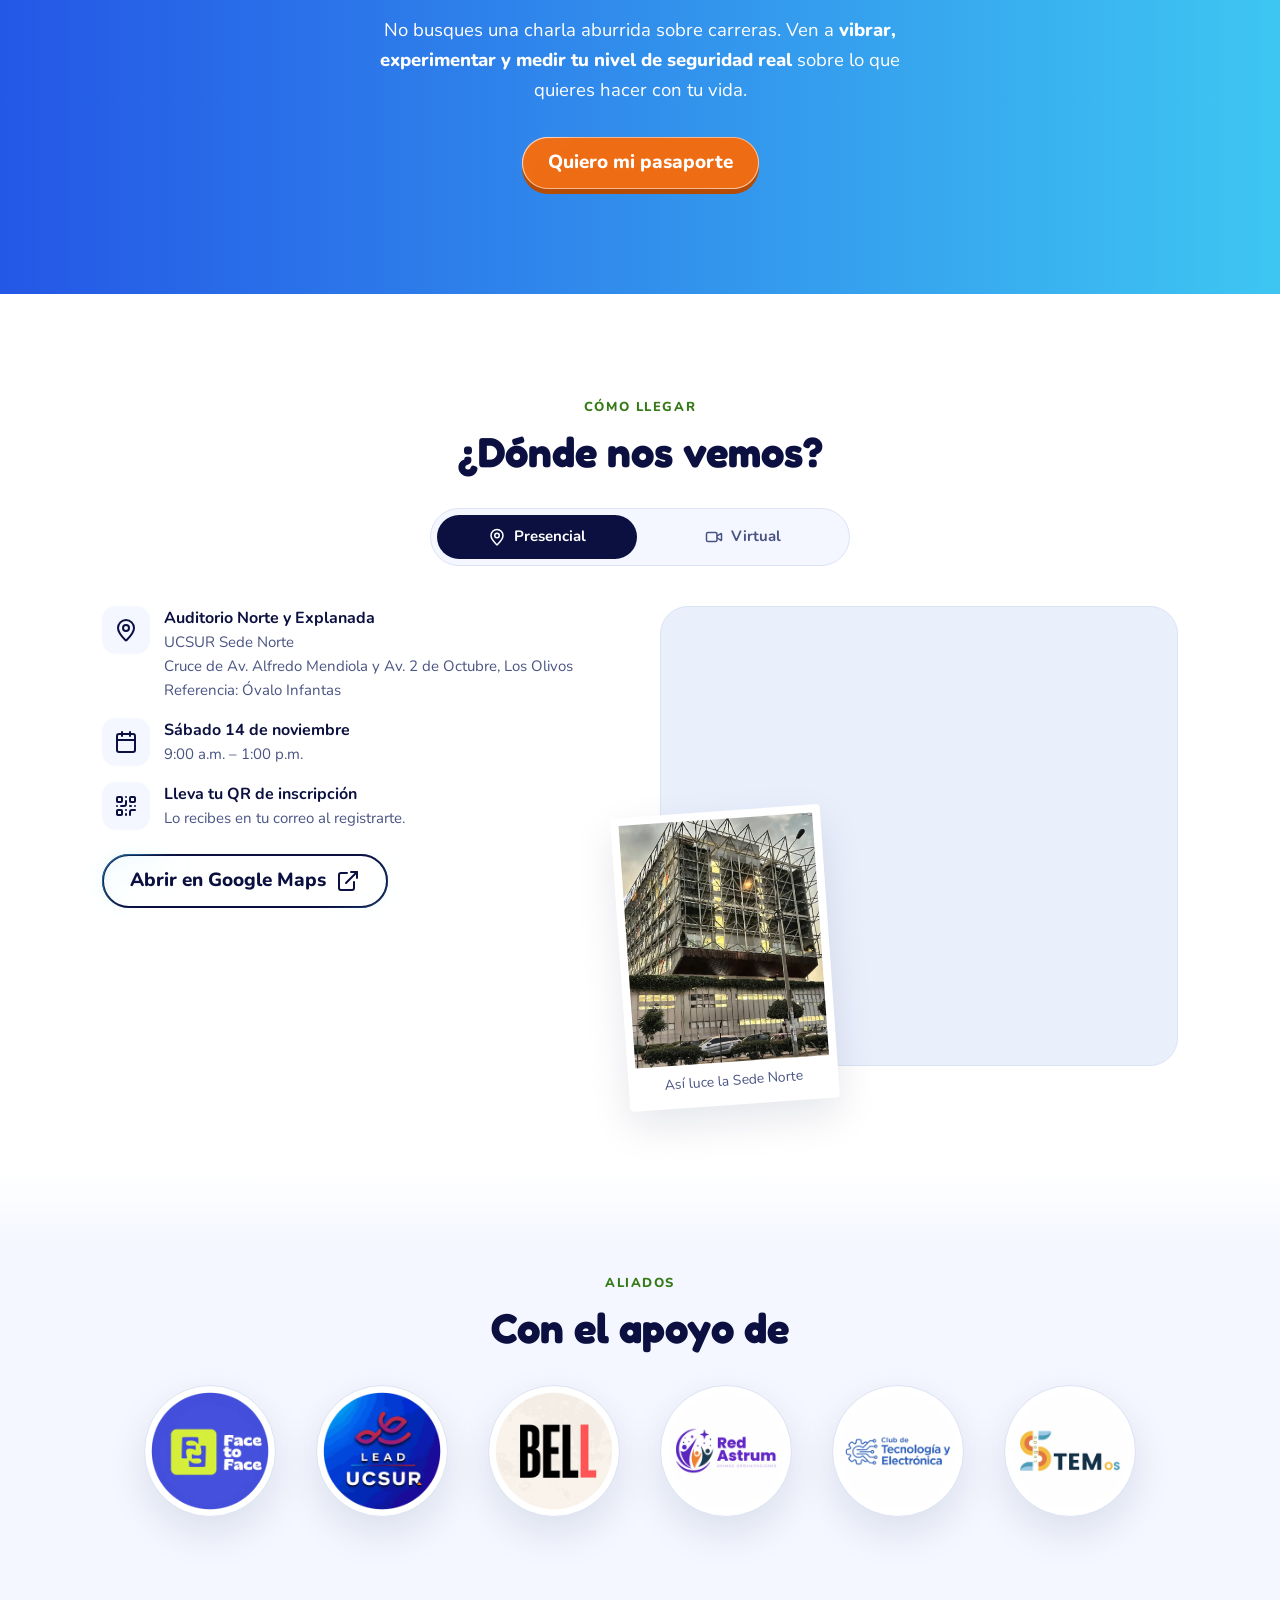
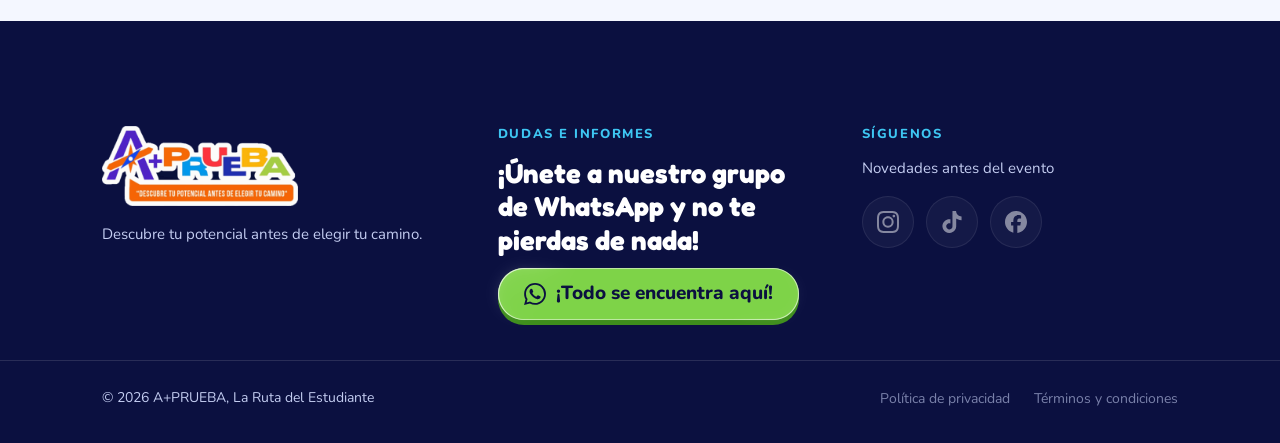
==== commit 1d34ae29: "Chatbot de la página: burbuja, panel y respuestas sin servidor La lógica del bot de WhatsApp portada" ====
--- a/index.html
+++ b/index.html
@@ -554,6 +554,34 @@
   </div>
 </footer>
 
+<!-- Chatbot (js/chatbot.js): la burbuja aparece al salir del hero; el panel y las respuestas
+     se importan al tocarla. Sin JS no se ve. -->
+<div class="chatbot chatbot--fuera" data-chatbot hidden>
+  <div class="chatbot__globito" hidden>
+    <button class="chatbot__globito-texto" type="button">¿Tienes dudas? Pregúntame</button>
+    <button class="chatbot__globito-cerrar" type="button" aria-label="Cerrar el mensaje"><svg class="icono" viewBox="0 0 24 24" fill="none" stroke="currentColor" stroke-width="2" stroke-linecap="round" stroke-linejoin="round" aria-hidden="true"><path d="M18 6 6 18"/><path d="m6 6 12 12"/></svg></button>
+  </div>
+  <button class="chatbot__burbuja" type="button" aria-label="Abrir el asistente de A+PRUEBA"
+          aria-haspopup="dialog" aria-expanded="false" aria-controls="chatbot-panel"><svg class="icono chatbot__icono-abrir" viewBox="0 0 24 24" fill="none" stroke="currentColor" stroke-width="2" stroke-linecap="round" stroke-linejoin="round" aria-hidden="true"><path d="M7.9 20A9 9 0 1 0 4 16.1L2 22Z"/></svg><svg class="icono chatbot__icono-cerrar" viewBox="0 0 24 24" fill="none" stroke="currentColor" stroke-width="2" stroke-linecap="round" stroke-linejoin="round" aria-hidden="true"><path d="M18 6 6 18"/><path d="m6 6 12 12"/></svg></button>
+</div>
+
+<dialog class="chatbot-panel" id="chatbot-panel" aria-labelledby="chatbot-titulo">
+  <div class="chatbot-panel__barra">
+    <span class="chatbot-panel__avatar"><img src="assets/logos/isotipo.webp" alt="" width="83" height="96" loading="lazy" decoding="async"></span>
+    <h2 class="chatbot-panel__titulo" id="chatbot-titulo">Asistente de A+PRUEBA</h2>
+    <button class="chatbot-panel__cerrar" type="button" aria-label="Cerrar el asistente"><svg class="icono" viewBox="0 0 24 24" fill="none" stroke="currentColor" stroke-width="2" stroke-linecap="round" stroke-linejoin="round" aria-hidden="true"><path d="M18 6 6 18"/><path d="m6 6 12 12"/></svg></button>
+  </div>
+  <div class="chatbot-panel__mensajes" role="log" aria-live="polite" aria-label="Conversación"></div>
+  <form class="chatbot-panel__form">
+    <label class="sr-only" for="chatbot-texto">Escribe tu pregunta</label>
+    <input class="chatbot-panel__texto" id="chatbot-texto" type="text" maxlength="200" autocomplete="off" enterkeyhint="send" placeholder="Escribe tu pregunta">
+    <button class="chatbot-panel__enviar" type="submit" aria-label="Enviar"><svg class="icono" viewBox="0 0 24 24" fill="none" stroke="currentColor" stroke-width="2" stroke-linecap="round" stroke-linejoin="round" aria-hidden="true"><path d="M5 12h14"/><path d="m12 5 7 7-7 7"/></svg></button>
+  </form>
+  <p class="chatbot-panel__whatsapp" hidden>
+    <span role="link" aria-disabled="true"><svg class="icono-marca" viewBox="0 0 24 24" fill="currentColor" aria-hidden="true"><path d="M17.472 14.382c-.297-.149-1.758-.867-2.03-.967-.273-.099-.471-.148-.67.15-.197.297-.767.966-.94 1.164-.173.199-.347.223-.644.075-.297-.15-1.255-.463-2.39-1.475-.883-.788-1.48-1.761-1.653-2.059-.173-.297-.018-.458.13-.606.134-.133.298-.347.446-.52.149-.174.198-.298.298-.497.099-.198.05-.371-.025-.52-.075-.149-.669-1.612-.916-2.207-.242-.579-.487-.5-.669-.51-.173-.008-.371-.01-.57-.01-.198 0-.52.074-.792.372-.272.297-1.04 1.016-1.04 2.479 0 1.462 1.065 2.875 1.213 3.074.149.198 2.096 3.2 5.077 4.487.709.306 1.262.489 1.694.625.712.227 1.36.195 1.871.118.571-.085 1.758-.719 2.006-1.413.248-.694.248-1.289.173-1.413-.074-.124-.272-.198-.57-.347m-5.421 7.403h-.004a9.87 9.87 0 01-5.031-1.378l-.361-.214-3.741.982.998-3.648-.235-.374a9.86 9.86 0 01-1.51-5.26c.001-5.45 4.436-9.884 9.888-9.884 2.64 0 5.122 1.03 6.988 2.898a9.825 9.825 0 012.893 6.994c-.003 5.45-4.437 9.884-9.885 9.884m8.413-18.297A11.815 11.815 0 0012.05 0C5.495 0 .16 5.335.157 11.892c0 2.096.547 4.142 1.588 5.945L.057 24l6.305-1.654a11.882 11.882 0 005.683 1.448h.005c6.554 0 11.89-5.335 11.893-11.893a11.821 11.821 0 00-3.48-8.413Z"/></svg>Seguir por WhatsApp</span>
+  </p>
+</dialog>
+
 <script type="module" src="js/main.js"></script>
 
 <!-- LUMA SCRIPT -->
--- a/css/styles.css
+++ b/css/styles.css
@@ -1555,3 +1555,296 @@
   height: 0;
   overflow: hidden;
 }
+
+/* ---------------- Chatbot (js/chatbot.js y js/chatbot-panel.js) ----------------
+   La burbuja va abajo a la derecha, sobre todas las secciones (azul con sombra 3D, como
+   los botones: se ve igual sobre navy y sobre blanco). El panel: a pantalla completa en
+   celular (modal) y una ventana flotante encima de la burbuja desde 768px (no modal). */
+
+.chatbot {
+  position: fixed;
+  right: 16px;
+  bottom: calc(16px + env(safe-area-inset-bottom, 0px));
+  z-index: 45; /* debajo de la nav (50) y del menú móvil (100) */
+  display: flex;
+  align-items: flex-end;
+  gap: 12px;
+  transition: opacity var(--dur-rapida) var(--ease-out),
+              transform var(--dur-rapida) var(--ease-spring),
+              visibility 0s;
+}
+
+/* fuera: invisible y fuera del orden de Tab */
+.chatbot--fuera {
+  opacity: 0;
+  transform: translateY(16px) scale(.9);
+  visibility: hidden;
+  pointer-events: none;
+  transition: opacity var(--dur-rapida) var(--ease-out),
+              transform var(--dur-rapida) var(--ease-out),
+              visibility 0s linear var(--dur-rapida);
+}
+
+.chatbot__burbuja {
+  position: relative;
+  display: grid;
+  place-items: center;
+  flex: none;
+  width: 60px;
+  height: 60px;
+  border-radius: 50%;
+  background: var(--azul-500);
+  color: var(--blanco);
+  box-shadow: 0 5px 0 var(--azul-600), var(--sombra-tarjeta);
+}
+.chatbot__burbuja .icono { width: 28px; height: 28px; grid-area: 1 / 1; }
+.chatbot__burbuja:active { transform: translateY(3px); box-shadow: 0 2px 0 var(--azul-600), var(--sombra-tarjeta); }
+.chatbot__icono-cerrar,
+.chatbot__burbuja[aria-expanded="true"] .chatbot__icono-abrir { display: none; }
+.chatbot__burbuja[aria-expanded="true"] .chatbot__icono-cerrar { display: block; }
+
+/* el globito: al llegar al pie, una vez por visita */
+.chatbot__globito {
+  position: relative;
+  display: flex;
+  align-items: center;
+  margin-bottom: 8px;
+  padding: 4px 4px 4px 0;
+  border-radius: var(--r-chip);
+  background: var(--blanco);
+  color: var(--navy-900);
+  box-shadow: var(--sombra-tarjeta), 0 0 0 1.5px var(--linea);
+  animation: aparecer 500ms var(--ease-out) both;
+}
+/* la colita apunta a la burbuja */
+.chatbot__globito::after {
+  content: '';
+  position: absolute;
+  right: -6px;
+  bottom: 18px;
+  width: 12px;
+  height: 12px;
+  background: var(--blanco);
+  transform: rotate(45deg);
+  box-shadow: 1.5px -1.5px 0 var(--linea);
+}
+.chatbot__globito-texto {
+  min-height: 44px;
+  padding: 8px 4px 8px 16px;
+  font-weight: 700;
+  font-size: var(--t-card);
+  text-align: left;
+}
+.chatbot__globito-cerrar {
+  display: grid;
+  place-items: center;
+  width: 44px;
+  height: 44px;
+  border-radius: 50%;
+  color: var(--tinta-600);
+}
+.chatbot__globito-cerrar .icono { width: 18px; height: 18px; }
+
+/* --- Panel --- */
+.chatbot-panel {
+  position: fixed;
+  inset: 0;
+  z-index: 60;
+  width: 100%;
+  max-width: none;
+  height: 100%;
+  max-height: none;
+  margin: 0;
+  padding: 0;
+  border: 0;
+  background: var(--blanco);
+  color: var(--navy-900);
+}
+.chatbot-panel[open] {
+  display: flex;
+  flex-direction: column;
+  animation: aparecer 300ms var(--ease-out) both;
+}
+.chatbot-panel::backdrop { background: rgba(11, 16, 64, .55); }
+
+.chatbot-panel__barra {
+  display: flex;
+  align-items: center;
+  gap: 12px;
+  padding: 12px 12px 12px 16px;
+  background: var(--navy-900);
+  color: var(--blanco);
+}
+.chatbot-panel__avatar {
+  display: grid;
+  place-items: center;
+  flex: none;
+  width: 40px;
+  height: 40px;
+  border-radius: 50%;
+  background: var(--blanco);
+}
+/* el isotipo (provisional, del dossier de a-mas-project) en un círculo blanco de 40px */
+.chatbot-panel__avatar img { width: auto; height: 28px; }
+.chatbot-panel__titulo {
+  flex: 1;
+  font-size: 1.125rem;
+  line-height: 1.3;
+}
+.chatbot-panel__cerrar {
+  display: grid;
+  place-items: center;
+  flex: none;
+  width: 44px;
+  height: 44px;
+  border-radius: 50%;
+  background: rgba(255, 255, 255, .08);
+  color: var(--blanco);
+}
+
+.chatbot-panel__mensajes {
+  position: relative; /* para el offsetTop de los globos */
+  flex: 1;
+  display: flex;
+  flex-direction: column;
+  gap: 10px;
+  padding: 16px;
+  overflow-y: auto;
+  overscroll-behavior: contain;
+  background: var(--nube-50);
+}
+
+.chatbot-msg {
+  max-width: 88%;
+  padding: 12px 14px;
+  border-radius: var(--r-burbuja);
+  font-size: var(--t-card);
+  line-height: var(--lh-card);
+  overflow-wrap: anywhere;
+  animation: aparecer 300ms var(--ease-out) both;
+}
+.chatbot-msg--bot {
+  align-self: flex-start;
+  display: flex;
+  flex-direction: column;
+  gap: 8px;
+  background: var(--blanco);
+  border: 1.5px solid var(--linea);
+  border-bottom-left-radius: 6px;
+}
+.chatbot-msg--usuario {
+  align-self: flex-end;
+  background: var(--navy-900);
+  color: var(--blanco);
+  border-bottom-right-radius: 6px;
+}
+.chatbot-msg ul,
+.chatbot-msg ol { display: flex; flex-direction: column; gap: 4px; padding-left: 20px; }
+.chatbot-msg ul { list-style: disc; }
+.chatbot-msg ol { list-style: decimal; }
+.chatbot-msg em { color: var(--tinta-600); }
+.chatbot-msg a { font-weight: 700; color: var(--azul-600); text-underline-offset: 3px; }
+
+/* el enlace destacado de una respuesta (formulario, mapa, grupo) */
+.chatbot-msg .chatbot__accion {
+  display: inline-flex;
+  align-items: center;
+  min-height: 44px;
+  padding: 10px 18px;
+  border-radius: var(--r-pastilla);
+  background: var(--azul-500);
+  color: var(--blanco);
+  text-decoration: none;
+  box-shadow: 0 4px 0 var(--azul-600);
+}
+
+.chatbot-opciones {
+  display: flex;
+  flex-wrap: wrap;
+  gap: 8px;
+  animation: aparecer 300ms var(--ease-out) 100ms both;
+}
+.chatbot-opcion {
+  min-height: 44px;
+  padding: 8px 16px;
+  border: 1.5px solid var(--azul-500);
+  border-radius: var(--r-pastilla);
+  background: var(--blanco);
+  color: var(--azul-600);
+  font-size: var(--t-small);
+  font-weight: 700;
+  line-height: 1.3;
+  transition: background-color var(--dur-rapida) var(--ease-out), color var(--dur-rapida) var(--ease-out);
+}
+.chatbot-opcion:active { background: var(--celeste-100); }
+@media (hover: hover) and (pointer: fine) {
+  .chatbot-opcion:hover { background: var(--azul-500); color: var(--blanco); }
+}
+
+.chatbot-panel__form {
+  display: flex;
+  gap: 8px;
+  padding: 12px 12px calc(12px + env(safe-area-inset-bottom, 0px));
+  border-top: 1.5px solid var(--linea);
+  background: var(--blanco);
+}
+.chatbot-panel__texto {
+  flex: 1;
+  min-width: 0;
+  min-height: 44px;
+  padding: 10px 16px;
+  border: 1.5px solid var(--linea);
+  border-radius: var(--r-pastilla);
+  font: inherit;
+  font-size: 1rem; /* 16px: menos, y iOS acerca la página al enfocar */
+  color: var(--navy-900);
+  background: var(--blanco);
+}
+.chatbot-panel__texto::placeholder { color: var(--tinta-600); }
+.chatbot-panel__texto:focus-visible { outline-offset: 0; border-color: var(--azul-500); }
+.chatbot-panel__enviar {
+  display: grid;
+  place-items: center;
+  flex: none;
+  width: 44px;
+  height: 44px;
+  border-radius: 50%;
+  background: var(--azul-500);
+  color: var(--blanco);
+}
+
+.chatbot-panel__whatsapp {
+  padding: 0 12px 12px;
+  background: var(--blanco);
+  text-align: center;
+}
+.chatbot-panel__whatsapp a {
+  display: inline-flex;
+  align-items: center;
+  gap: 8px;
+  min-height: 44px;
+  font-size: var(--t-small);
+  font-weight: 700;
+  color: var(--verde-600);
+  text-underline-offset: 3px;
+}
+.chatbot-panel__whatsapp .icono-marca { width: 20px; height: 20px; }
+
+/* en celular la fila legal va a todo el ancho: aire para que la burbuja no la tape */
+@media (max-width: 767.98px) {
+  .pie { padding-bottom: calc(var(--e-32) + 80px); }
+}
+
+@media (min-width: 768px) {
+  .chatbot { right: 24px; bottom: 24px; }
+
+  /* ventana flotante encima de la burbuja (no modal: la página sigue usable) */
+  .chatbot-panel {
+    inset: auto 24px 100px auto;
+    width: 380px;
+    height: min(600px, calc(100dvh - 140px));
+    border-radius: var(--r-tarjeta);
+    overflow: hidden;
+    box-shadow: 0 24px 60px rgba(11, 16, 64, .28), 0 0 0 1.5px var(--linea);
+  }
+}
--- a/css/motion.css
+++ b/css/motion.css
@@ -243,3 +243,30 @@
   .polaroid { transition: none; }
   .polaroid:hover { transform: rotate(-4deg); animation: none; }
 }
+
+/* ===========================================================
+   Chatbot: la burbuja crece y menea en hover, como los aliados.
+   La entrada y salida de la burbuja, del globito y de los mensajes
+   están en styles.css; con movimiento reducido, todo sin animar.
+   =========================================================== */
+
+.chatbot__burbuja { transform: scale(var(--escala, 1)); }
+
+@media (hover: hover) and (pointer: fine) {
+  .chatbot__burbuja:hover {
+    --escala: 1.08;
+    animation: crecer-menear 600ms var(--ease-out);
+  }
+}
+
+@media (prefers-reduced-motion: reduce) {
+  .chatbot,
+  .chatbot--fuera { transform: none; transition: opacity 150ms linear, visibility 0s; }
+  .chatbot--fuera { transition: opacity 150ms linear, visibility 0s linear 150ms; }
+  .chatbot__burbuja,
+  .chatbot__burbuja:hover { --escala: 1; animation: none; }
+  .chatbot__globito,
+  .chatbot-panel[open],
+  .chatbot-msg,
+  .chatbot-opciones { animation: none; }
+}
